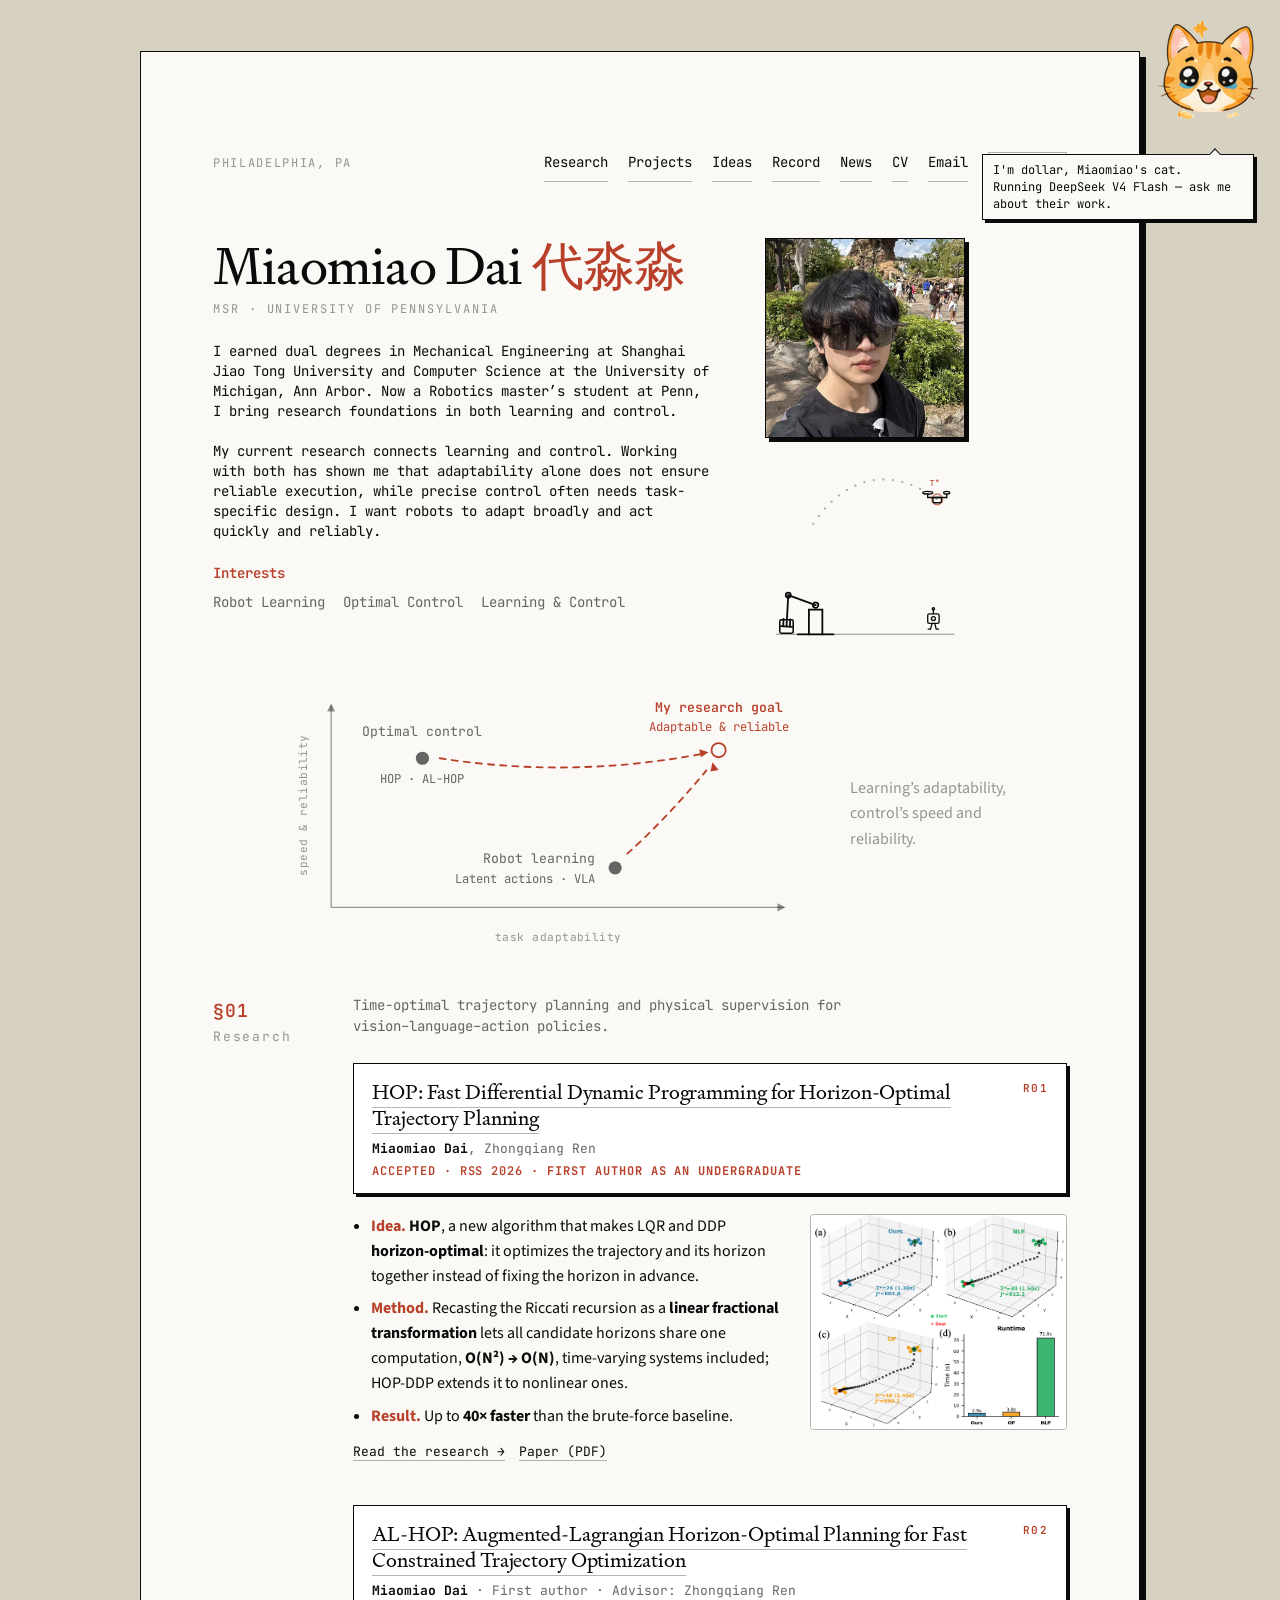
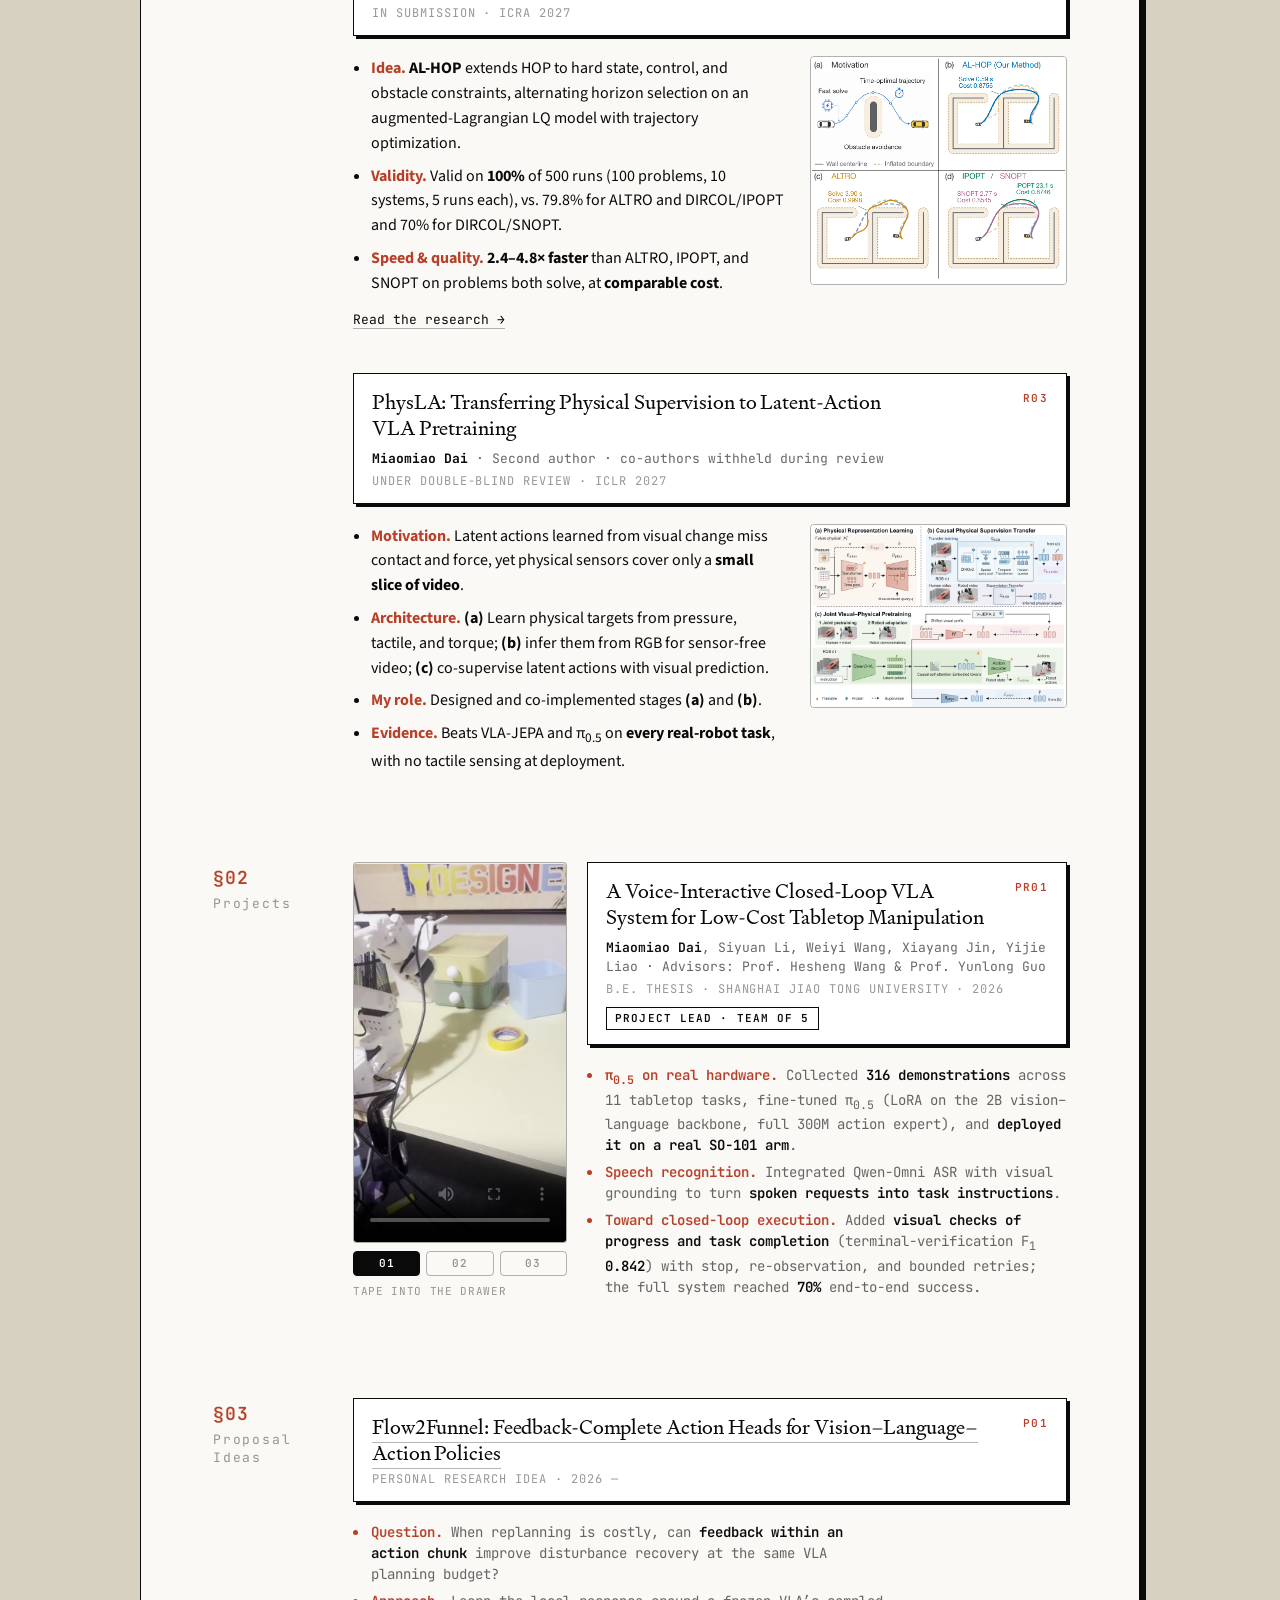
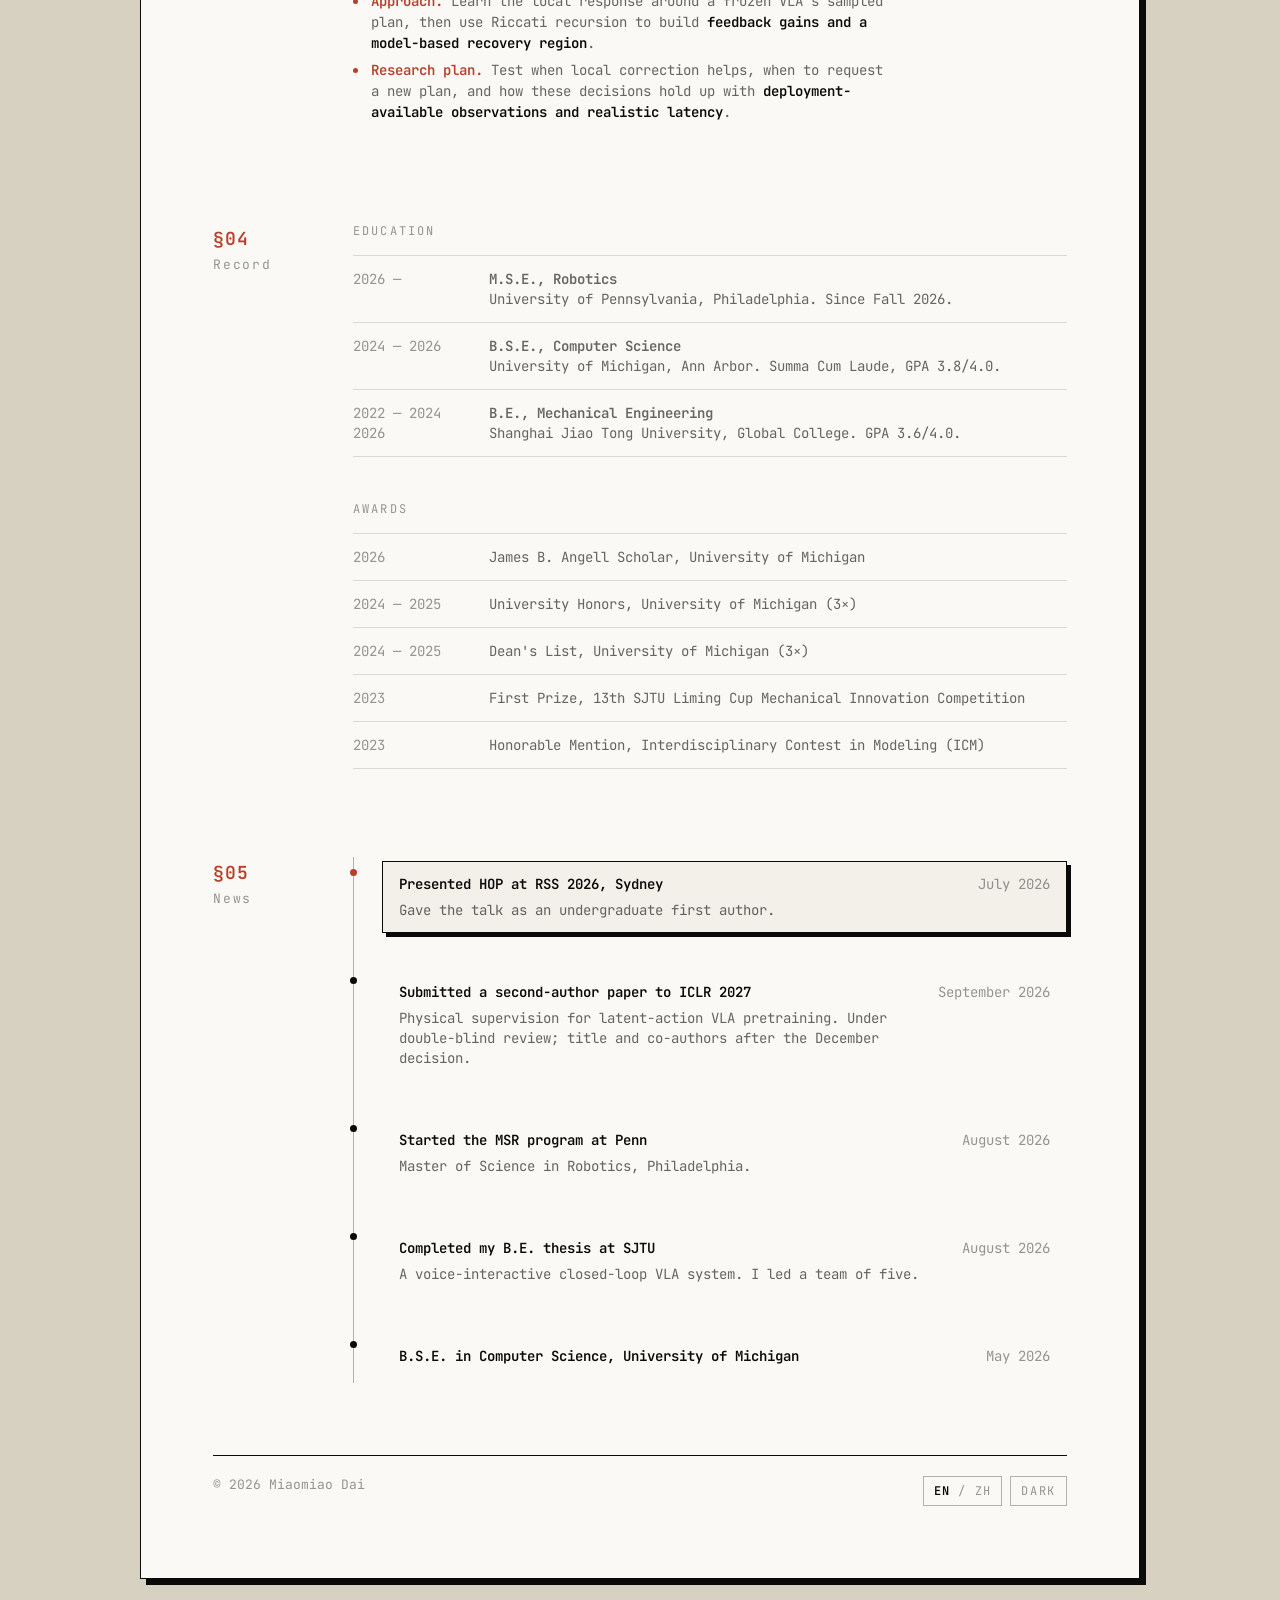
==== index.html @ b7625d6d "AL-HOP: quote the submitted paper's paired speedups; bold the CV's highlights The site card, the AL-" ====
<!doctype html>
<html lang="en">
<head>
<meta charset="utf-8">
<meta name="viewport" content="width=device-width, initial-scale=1">

<title>Miaomiao Dai 代淼淼</title>
<meta name="description" content="MSR student at the University of Pennsylvania, working where robot learning meets control: time-optimal trajectory planning and physical supervision for vision-language-action policies. RSS 2026.">
<meta property="og:title" content="Miaomiao Dai 代淼淼">
<meta property="og:description" content="Where learning meets control — so robots keep the generality of learning and the agility of control. RSS 2026. MSR at Penn.">
<meta property="og:type" content="website">
<meta property="og:url" content="https://dmsjtum.github.io/">
<!-- Card art is the bio drawing, frozen. Source: assets/_og-card.html -->
<meta property="og:image" content="https://dmsjtum.github.io/assets/og.png">
<meta property="og:image:width" content="1200">
<meta property="og:image:height" content="630">
<meta property="og:image:alt" content="Miaomiao Dai — a line drawing of a robot arm lifting a cube, a quadrotor flying toward a marked horizon T*, and a small hopping robot.">
<meta name="twitter:card" content="summary_large_image">

<!-- The cat, in her real colors: ginger fur, white muzzle, pink nose.
     The same head lives on the desktop as the agent-pet monitor. -->
<link rel="icon" href="assets/favicon.png">

<link rel="preconnect" href="https://fonts.googleapis.com">
<link rel="preconnect" href="https://fonts.gstatic.com" crossorigin>
<link href="https://fonts.googleapis.com/css2?family=Instrument+Serif:ital@0;1&family=Source+Sans+3:wght@200..900&family=JetBrains+Mono:wght@400;600&display=swap" rel="stylesheet">
<link rel="preload" href="assets/fonts/signifier-regular.woff2" as="font" type="font/woff2" crossorigin>

<link rel="stylesheet" href="assets/paper.css">

<!-- Entrance gate. This has to run before first paint, which is why it is
     inline and here rather than in paper.js: the hero starts at opacity 0,
     and setting the attribute late is exactly what a flash of the finished
     page looks like. Reduced motion never sets it, so that visitor gets the
     page as static markup. The timeout is the failsafe — if paper.js never
     arrives, nobody is left staring at an invisible bio. -->
<script>
  (function () {
    var el = document.documentElement;
    try {
      if (matchMedia("(prefers-reduced-motion: reduce)").matches) return;
    } catch (e) { return; }
    el.setAttribute("data-motion", "on");
    setTimeout(function () {
      if (!window.__paperEntrance) el.removeAttribute("data-motion");
    }, 2500);
  })();
</script>
</head>
<body>

<div class="shell">

  <header class="masthead" style="padding-block:36px 0">
    <span class="dim" style="letter-spacing:.14em;text-transform:uppercase;font-size:12px">
      <span class="lang-en">Philadelphia, PA</span><span class="lang-zh">费城</span>
    </span>
    <nav class="nav" aria-label="Primary">
      <a href="#publications"><span class="lang-en">Research</span><span class="lang-zh">研究</span></a>
      <a href="#projects"><span class="lang-en">Projects</span><span class="lang-zh">项目</span></a>
      <a href="#proposals"><span class="lang-en">Ideas</span><span class="lang-zh">构想</span></a>
      <a href="#experience"><span class="lang-en">Record</span><span class="lang-zh">履历</span></a>
      <a href="#news"><span class="lang-en">News</span><span class="lang-zh">近况</span></a>
      <a href="files/cv.pdf">CV</a>
      <a href="mailto:dmmsjtu@engineering.upenn.edu">Email</a>
      <button class="lang-toggle" data-lang-toggle type="button"><b>EN</b> / ZH</button>
    </nav>
  </header>

  <main>

    <!-- ===== Bio ===================================================== -->
    <section class="bio">
      <div>
        <!-- The Chinese name stays in both languages: it is identity, not UI copy.
             To add the story behind 淼淼 later, drop a <p class="name-note">
             right below this heading — there is a style for it. -->
        <h1 class="bio__name">Miaomiao Dai <span class="accent">代淼淼</span></h1>
        <p class="bio__tag">
          <span class="lang-en">MSR · University of Pennsylvania</span>
          <span class="lang-zh">宾夕法尼亚大学 机器人硕士在读</span>
        </p>

        <!-- bio__text marks the paragraph block the entrance types into.
             Both languages carry it; paper.js only ever touches the one
             currently on screen, so toggling shows the other complete. -->
        <div class="lang-en bio__text">
          <p class="lede">
            I earned dual degrees in Mechanical Engineering at Shanghai Jiao
            Tong University and Computer Science at the University of Michigan,
            Ann Arbor. Now a Robotics master&rsquo;s student at Penn, I bring
            research foundations in both learning and control.
          </p>
          <p class="lede">
            My current research connects learning and control. Working with both
            has shown me that adaptability alone does not ensure reliable
            execution, while precise control often needs task-specific design.
            I want robots to adapt broadly and act quickly and reliably.
          </p>
        </div>

        <div class="lang-zh bio__text">
          <p class="lede">
            我本科获上海交通大学机械工程、密歇根大学安娜堡分校计算机科学双学位，现于宾夕法尼亚大学攻读机器人学硕士，具备学习与控制两方面的研究基础。
          </p>
          <p class="lede">
            我目前研究学习与控制的结合。两方面的研究让我看到：学习的适应性并不等于执行可靠，精确控制又常依赖任务设计。我希望让机器人既能适应变化，也能快速、可靠地执行。
          </p>
        </div>

        <div class="bio__interests">
          <h2>Interests<span class="lang-zh"> / 研究兴趣</span></h2>
          <ul>
            <li><span class="lang-en">Robot Learning</span><span class="lang-zh">机器人学习</span></li>
            <li><span class="lang-en">Optimal Control</span><span class="lang-zh">最优控制</span></li>
            <li><span class="lang-en">Learning &amp; Control</span><span class="lang-zh">学习与控制融合</span></li>
          </ul>
        </div>

      </div>

      <!-- Portrait with the decorative robot illustration underneath. -->
      <div class="bio__side">
        <img class="bio__portrait" src="assets/portrait.jpg" alt="Miaomiao Dai"
             onerror="this.onerror=null;this.src='data:image/svg+xml;charset=utf8,%3Csvg xmlns=%22http://www.w3.org/2000/svg%22/%3E'">
        <figure class="bio__illustration" aria-hidden="true">
            <svg class="sketch" viewBox="0 32 200 205" fill="none" xmlns="http://www.w3.org/2000/svg" aria-hidden="true">
              <!-- One bench, two systems: the arm policies get deployed on, and
                   the quadrotor HOP is validated on. Joint angles are IK-solved
                   (scratchpad/ik.py), and the pose sequence starts and ends on the
                   same pose so the loop seam has nothing to jump across. The flight
                   path is kept above y=112 while the arm tops out near y=156. -->

              <path d="M 6 226 L 194 226" stroke="currentColor" stroke-width="1.1" opacity=".45"/>

              <!-- flight path, entirely in the sky -->
              <path id="traj" d="M 44 112 C 80 56 130 50 176 84"/>
              <path d="M 44 112 C 80 56 130 50 176 84"
                    stroke="currentColor" stroke-width="2.4" stroke-linecap="round"
                    stroke-dasharray="0.1 10" opacity=".3">
                <animate attributeName="stroke-dashoffset" values="0;-10" dur="1.5s" repeatCount="indefinite"/>
              </path>

              <!-- T*: the horizon HOP selects. The one accent in the drawing. -->
              <g class="accent">
                <circle cx="176" cy="84" r="4.5" stroke="currentColor" stroke-width="1.5">
                  <animate attributeName="r" values="4.5;7;4.5" dur="2.8s" repeatCount="indefinite"/>
                  <animate attributeName="opacity" values=".95;.4;.95" dur="2.8s" repeatCount="indefinite"/>
                </circle>
                <text x="168" y="70" font-family="ui-monospace,SFMono-Regular,Menlo,monospace"
                      font-size="9" fill="currentColor">T*</text>
              </g>

              <!-- quadrotor: out to T*, hold, back again -->
              <g>
                <animateMotion dur="9s" repeatCount="indefinite"
                               keyPoints="0;1;1;0;0" keyTimes="0;0.38;0.50;0.88;1"
                               calcMode="spline"
                               keySplines=".45 0 .3 1; 0 0 1 1; .45 0 .3 1; 0 0 1 1">
                  <mpath href="#traj"/>
                </animateMotion>
                <g stroke="currentColor" stroke-width="1.4" stroke-linecap="round">
                  <path d="M -10 -2 L 10 -2"/>
                  <path d="M -10 -2 L -10 -6"/>
                  <path d="M  10 -2 L  10 -6"/>
                  <ellipse cx="-10" cy="-7" rx="6.5" ry="1.5">
                    <animate attributeName="rx" values="6.5;2;6.5" dur="0.42s" repeatCount="indefinite"/>
                  </ellipse>
                  <ellipse cx="10" cy="-7" rx="6.5" ry="1.5">
                    <animate attributeName="rx" values="2;6.5;2" dur="0.42s" repeatCount="indefinite"/>
                  </ellipse>
                  <rect x="-4.5" y="-2" width="9" height="5.5" rx="1.5"/>
                </g>
              </g>

              <!-- A hopper on the empty pad under T*. Third morphology on the
                   bench: the arm manipulates, the quadrotor flies, this one only
                   knows how to leave the ground. One hop is 0.9s — exactly a tenth
                   of the 9s master loop, so it lands on the same beat every time
                   the arm sets the cube down. Rise and fall are separate splines
                   fitted to a parabola: slope 2 leaving the ground, 0 at the apex,
                   2 coming back down. Base poses are the standing pose, so it
                   freezes upright rather than mid-crouch under reduced motion. -->
              <g transform="translate(172 226)" stroke="currentColor"
                 stroke-width="1.4" stroke-linecap="round">
                <g>
                  <animateTransform attributeName="transform" type="translate"
                    values="0 0; 0 0; 0 -11; 0 0; 0 0"
                    keyTimes="0; 0.10; 0.50; 0.90; 1"
                    dur="0.9s" repeatCount="indefinite" calcMode="spline"
                    keySplines="0 0 1 1; .25 .5 .45 1; .55 0 .75 .5; 0 0 1 1"/>

                  <!-- Legs load through the push-off and absorb after touchdown.
                       Feet splay wider as the hip drops, so the crouch reads as
                       weight rather than as the whole robot shrinking. -->
                  <path d="M -5.5 0 L -3 0 L -1.4 -6">
                    <animate attributeName="d" dur="0.9s" repeatCount="indefinite"
                      keyTimes="0; 0.10; 0.90; 0.98; 1"
                      values="M -6.5 0 L -4 0 L -1.4 -4;
                              M -5.5 0 L -3 0 L -1.4 -6;
                              M -5.5 0 L -3 0 L -1.4 -6;
                              M -6.5 0 L -4 0 L -1.4 -4;
                              M -6.5 0 L -4 0 L -1.4 -4"/>
                  </path>
                  <path d="M 5.5 0 L 3 0 L 1.4 -6">
                    <animate attributeName="d" dur="0.9s" repeatCount="indefinite"
                      keyTimes="0; 0.10; 0.90; 0.98; 1"
                      values="M 6.5 0 L 4 0 L 1.4 -4;
                              M 5.5 0 L 3 0 L 1.4 -6;
                              M 5.5 0 L 3 0 L 1.4 -6;
                              M 6.5 0 L 4 0 L 1.4 -4;
                              M 6.5 0 L 4 0 L 1.4 -4"/>
                  </path>

                  <!-- Body rides the hip down through the crouch: 2px, the same
                       distance the hip travels, so nothing telescopes. -->
                  <g>
                    <animateTransform attributeName="transform" type="translate"
                      values="0 2; 0 0; 0 0; 0 2; 0 2"
                      keyTimes="0; 0.10; 0.90; 0.98; 1"
                      dur="0.9s" repeatCount="indefinite"/>
                    <rect x="-6" y="-16" width="12" height="10" rx="1.8"/>
                    <circle cx="0" cy="-11" r="2.1"/>
                    <path d="M 0 -16 L 0 -20"/>
                    <circle cx="0" cy="-21.2" r="1.2"/>
                  </g>
                </g>
              </g>

              <!-- Arm assembly scaled 1.18x about the bench: translate = (1-s)*anchor. -->
              <g transform="translate(-8.6 -40.7) scale(1.18)">
                <rect x="-6" y="-6" width="12" height="12" rx="1.5"
                      stroke="currentColor" stroke-width="1.4">
                  <animateTransform attributeName="transform" type="translate"
                    values="94 219; 94 172; 22 172; 22 219; 22 219; 22 172; 94 172; 94 219; 94 219"
                    keyTimes="0; 0.10; 0.26; 0.36; 0.46; 0.56; 0.72; 0.82; 1"
                    dur="9s" repeatCount="indefinite" calcMode="spline"
                    keySplines=".4 0 .2 1; .4 0 .2 1; .4 0 .2 1; 0 0 1 1; .4 0 .2 1; .4 0 .2 1; .4 0 .2 1; 0 0 1 1"/>
                </rect>

                <g stroke="currentColor" stroke-width="1.6" stroke-linecap="round">
                  <path d="M 32 226 L 64 226"/>
                  <path d="M 42 226 L 42 204 L 54 204 L 54 226"/>

                  <g transform="translate(48 200)">
                    <animateTransform attributeName="transform" type="rotate"
                      values="136.2; 63.1; 4.2; -69.9; -69.9; 4.2; 63.1; 136.2; 136.2"
                      keyTimes="0; 0.10; 0.26; 0.36; 0.46; 0.56; 0.72; 0.82; 1"
                      dur="9s" repeatCount="indefinite" additive="sum" calcMode="spline"
                      keySplines=".4 0 .2 1; .4 0 .2 1; .4 0 .2 1; 0 0 1 1; .4 0 .2 1; .4 0 .2 1; .4 0 .2 1; 0 0 1 1"/>
                    <path d="M 0 0 L 0 -26"/>
                    <circle cx="0" cy="0" r="2.4"/>

                    <g transform="translate(0 -26)">
                      <animateTransform attributeName="transform" type="rotate"
                        values="-45.7; -8.5; -90.0; -106.9; -106.9; -90.0; -8.5; -45.7; -45.7"
                        keyTimes="0; 0.10; 0.26; 0.36; 0.46; 0.56; 0.72; 0.82; 1"
                        dur="9s" repeatCount="indefinite" additive="sum" calcMode="spline"
                        keySplines=".4 0 .2 1; .4 0 .2 1; .4 0 .2 1; 0 0 1 1; .4 0 .2 1; .4 0 .2 1; .4 0 .2 1; 0 0 1 1"/>
                      <path d="M 0 0 L 0 -28"/>
                      <circle cx="0" cy="0" r="2.2"/>

                      <!-- gripper eases open only while the cube rests on the bench -->
                      <g transform="translate(0 -28)">
                        <path d="M -5 0 L 5 0"/>
                        <!-- Base d is the closed pose: reduced motion switches the
                             <animate> off, and without it the fingers had no d at
                             all and vanished. -->
                        <path d="M -3 0 L -3 6.5">
                          <animate attributeName="d" dur="9s" repeatCount="indefinite"
                            keyTimes="0; 0.38; 0.42; 0.44; 0.48; 1"
                            values="M -3 0 L -3 6.5; M -3 0 L -3 6.5; M -6 0 L -6 6.5; M -6 0 L -6 6.5; M -3 0 L -3 6.5; M -3 0 L -3 6.5"/>
                        </path>
                        <path d="M 3 0 L 3 6.5">
                          <animate attributeName="d" dur="9s" repeatCount="indefinite"
                            keyTimes="0; 0.38; 0.42; 0.44; 0.48; 1"
                            values="M 3 0 L 3 6.5; M 3 0 L 3 6.5; M 6 0 L 6 6.5; M 6 0 L 6 6.5; M 3 0 L 3 6.5; M 3 0 L 3 6.5"/>
                        </path>
                      </g>
                    </g>
                  </g>
                </g>
              </g>
            </svg>
        </figure>
      </div>
    </section>

    <!-- ===== Research direction =====================================
         The chart and its caption sit side by side. -->
    <section class="duo">
      <figure class="figure duo__fig">
        <div class="chart-scroll">
            <svg class="chart" viewBox="0 0 560 286" role="img"
                 aria-label="Conceptual illustration of my current research directions, not measured performance. Task adaptability is on the horizontal axis, speed and reliability on the vertical. HOP and AL-HOP represent optimal control; latent-action pretraining and VLA systems represent robot learning. Dashed arrows from both strands point toward my research goal of adaptable, reliable robots.">

              <g class="c-axis" stroke="currentColor" fill="currentColor">
                <path d="M 80 235 L 526 235" stroke-width="1.3" fill="none"/>
                <path d="M 528 235 l -8 -4 l 0 8 z" stroke="none"/>
                <path d="M 80 235 L 80 36" stroke-width="1.3" fill="none"/>
                <path d="M 80 34 l -4 8 l 8 0 z" stroke="none"/>
                <text x="304" y="268" text-anchor="middle" stroke="none">
                  <tspan class="lang-en">task adaptability</tspan><tspan class="lang-zh">任务适应能力</tspan>
                </text>
                <text x="56" y="134" text-anchor="middle" transform="rotate(-90 56 134)" stroke="none">
                  <tspan class="lang-en">speed &amp; reliability</tspan><tspan class="lang-zh">速度与可靠性</tspan>
                </text>
              </g>

              <g class="c-dim" fill="currentColor">
                <circle cx="170" cy="88" r="6.5"/>
                <text x="170" y="66" text-anchor="middle">
                  <tspan class="lang-en">Optimal control</tspan><tspan class="lang-zh">最优控制</tspan>
                </text>
                <text x="170" y="112" text-anchor="middle" class="chart__detail">HOP · AL-HOP</text>
                <circle cx="360" cy="196" r="6.5"/>
                <text x="340" y="191" text-anchor="end">
                  <tspan class="lang-en">Robot learning</tspan><tspan class="lang-zh">机器人学习</tspan>
                </text>
                <text x="340" y="211" text-anchor="end" class="chart__detail">Latent actions · VLA</text>
              </g>

              <g class="c-accent" fill="currentColor" stroke="currentColor">
                <path d="M 187 88 Q 316 108 444 84" fill="none" stroke-width="1.8"
                      stroke-linecap="round" stroke-dasharray="6 6"/>
                <path d="M 452 82 l -9 -3 l 1.5 8 z" stroke="none"/>
                <path d="M 372 182 Q 410 148 450 100" fill="none" stroke-width="1.8"
                      stroke-linecap="round" stroke-dasharray="6 6"/>
                <path d="M 456 92 l -2 9 l 8 -1.5 z" stroke="none"/>
                <circle cx="462" cy="80" r="7" fill="none" stroke-width="1.8"/>
                <text x="462" y="42" text-anchor="middle" stroke="none" class="chart__goal">
                  <tspan class="lang-en">My research goal</tspan><tspan class="lang-zh">我的研究目标</tspan>
                </text>
                <text x="462" y="61" text-anchor="middle" stroke="none" class="chart__detail">
                  <tspan class="lang-en">Adaptable &amp; reliable</tspan><tspan class="lang-zh">灵活适应，可靠执行</tspan>
                </text>
              </g>
            </svg>
        </div>
        <figcaption>
          <span class="lang-en">Learning&rsquo;s adaptability, control&rsquo;s speed and reliability.</span>
          <span class="lang-zh">学习的适应性，控制的速度与可靠性。</span>
        </figcaption>
      </figure>
    </section>

    <!-- ===== §01 Research ============================================
         Published, submitted, and in-progress work, in that order. Bold
         marks me in an author list. Unpublished entries are deliberately
         high level: no thresholds, no dataset inventory, no target venue
         until the paper is out. -->
    <section class="section rail" id="publications">
      <div class="rail__mark">§01<span><span class="lang-en">Research</span><span class="lang-zh">研究</span></span></div>
      <div>

        <p class="section-intro">
          <span class="lang-en">Time-optimal trajectory planning and physical supervision for vision&ndash;language&ndash;action policies.</span>
          <span class="lang-zh">时间最优轨迹规划，以及视觉–语言–动作策略的物理监督。</span>
        </p>

<article class="pub research-preview">
  <div class="pub__card">
    <h2 class="pub__title"><a href="project.html">HOP: Fast Differential Dynamic Programming for Horizon-Optimal Trajectory Planning</a></h2>
    <p class="pub__authors"><b>Miaomiao Dai</b>, Zhongqiang Ren</p>
    <p class="pub__venue"><span class="lang-en is-accepted">Accepted · RSS 2026 · <b>First author as an undergraduate</b></span><span class="lang-zh is-accepted">已录用 · RSS 2026 · <b>本科期间第一作者</b></span></p>
  </div>
  <div class="research-body">
    <div>
      <div class="research-summary">
<ul class="research-points lang-en">
  <li><b>Idea.</b> <b>HOP</b>, a new algorithm that makes LQR and DDP <b>horizon-optimal</b>: it optimizes the trajectory and its horizon together instead of fixing the horizon in advance.</li>
  <li><b>Method.</b> Recasting the Riccati recursion as a <b>linear fractional transformation</b> lets all candidate horizons share one computation, <b>O(N²) → O(N)</b>, time-varying systems included; HOP-DDP extends it to nonlinear ones.</li>
  <li><b>Result.</b> Up to <b>40× faster</b> than the brute-force baseline.</li>
</ul>
<ul class="research-points lang-zh">
  <li><b>思路：</b>全新算法 <b>HOP</b> 让 LQR 与 DDP 实现<b>视界最优</b>：同时优化轨迹与视界，而不是预先固定视界。</li>
  <li><b>方法：</b>把 Riccati 递推改写为<b>线性分式变换</b>，所有候选视界共享一次计算，<b>O(N²) → O(N)</b>，时变系统同样适用；HOP-DDP 再推广到非线性系统。</li>
  <li><b>结果：</b>比暴力搜索基线<b>最高快 40 倍</b>。</li>
</ul>
</div>
      <ul class="pub__links"><li><a href="project.html"><span class="lang-en">Read the research →</span><span class="lang-zh">阅读研究详情 →</span></a></li><li><a href="files/HOP.pdf">Paper (PDF)</a></li></ul>
    </div>
    <figure class="research-figure">
      <a class="research-visual" href="project.html" aria-label="Read more about HOP"><img src="assets/pub-hop-fig1.png" alt="HOP quadrotor trajectories and solve-time comparison with NLP and OP" width="634" height="533" loading="lazy"></a>
    </figure>
  </div>
</article>

<article class="pub research-preview">
  <div class="pub__card">
    <h2 class="pub__title"><a href="al-hop.html">AL-HOP: Augmented-Lagrangian Horizon-Optimal Planning for Fast Constrained Trajectory Optimization</a></h2>
    <p class="pub__authors"><span class="lang-en"><b>Miaomiao Dai</b> · First author · Advisor: Zhongqiang Ren</span><span class="lang-zh"><b>代淼淼</b> · 第一作者 · 导师：Zhongqiang Ren</span></p>
    <p class="pub__venue"><span class="lang-en">In submission · ICRA 2027</span><span class="lang-zh">投稿中 · ICRA 2027</span></p>
  </div>
  <div class="research-body">
    <div>
      <div class="research-summary">
<ul class="research-points lang-en">
  <li><b>Idea.</b> <b>AL-HOP</b> extends HOP to hard state, control, and obstacle constraints, alternating horizon selection on an augmented-Lagrangian LQ model with trajectory optimization.</li>
  <li><b>Validity.</b> Valid on <b>100%</b> of 500 runs (100 problems, 10 systems, 5 runs each), vs. 79.8% for ALTRO and DIRCOL/IPOPT and 70% for DIRCOL/SNOPT.</li>
  <li><b>Speed &amp; quality.</b> <b>2.4–4.8× faster</b> than ALTRO, IPOPT, and SNOPT on problems both solve, at <b>comparable cost</b>.</li>
</ul>
<ul class="research-points lang-zh">
  <li><b>思路：</b><b>AL-HOP</b> 把 HOP 推广到状态、控制与障碍物硬约束：在增广拉格朗日 LQ 模型上选择视界，并与轨迹优化交替进行。</li>
  <li><b>有效性：</b>10 类系统、100 个问题各运行 5 次，500 次<b>全部有效</b>；ALTRO 与 DIRCOL/IPOPT 为 79.8%，DIRCOL/SNOPT 为 70%。</li>
  <li><b>速度与质量：</b>在双方都有效的问题上，比 ALTRO、IPOPT、SNOPT <b>快 2.4–4.8 倍</b>，<b>代价相当</b>。</li>
</ul>
</div>
      <ul class="pub__links"><li><a href="al-hop.html"><span class="lang-en">Read the research →</span><span class="lang-zh">阅读研究详情 →</span></a></li></ul>
    </div>
    <figure class="research-figure">
      <a class="research-visual" href="al-hop.html" aria-label="Read more about AL-HOP"><img src="assets/pub-alhop-car-escape.png" alt="AL-HOP car escape example: obstacle-avoiding trajectories and solve-time comparison with ALTRO, IPOPT, and SNOPT" width="2030" height="1800" loading="lazy"></a>
    </figure>
  </div>
</article>

<!-- ICLR 2027 entry (PhysLA), double-blind until the December 2026 decision.
     At the user's request the card names the method and shows the paper's
     architecture figure (Figure 2) with the user's own part, stages (a) and
     (b). Still withheld: full title, co-authors, numbers. -->
<article class="pub research-preview">
  <div class="pub__card">
    <h2 class="pub__title">PhysLA: Transferring Physical Supervision to Latent-Action VLA Pretraining</h2>
    <p class="pub__authors"><span class="lang-en"><b>Miaomiao Dai</b> · Second author · co-authors withheld during review</span><span class="lang-zh"><b>代淼淼</b> · 第二作者 · 评审期间暂不公开合作者</span></p>
    <p class="pub__venue"><span class="lang-en">Under double-blind review · ICLR 2027</span><span class="lang-zh">双盲评审中 · ICLR 2027</span></p>
  </div>
  <div class="research-body">
    <div>
      <div class="research-summary">
<ul class="research-points lang-en">
  <li><b>Motivation.</b> Latent actions learned from visual change miss contact and force, yet physical sensors cover only a <b>small slice of video</b>.</li>
  <li><b>Architecture.</b> <b>(a)</b> Learn physical targets from pressure, tactile, and torque; <b>(b)</b> infer them from RGB for sensor-free video; <b>(c)</b> co-supervise latent actions with visual prediction.</li>
  <li><b>My role.</b> Designed and co-implemented stages <b>(a)</b> and <b>(b)</b>.</li>
  <li><b>Evidence.</b> Beats VLA-JEPA and &pi;<sub>0.5</sub> on <b>every real-robot task</b>, with no tactile sensing at deployment.</li>
</ul>
<ul class="research-points lang-zh">
  <li><b>动机：</b>从画面变化学到的隐动作捕捉不到接触与受力，而物理传感器只覆盖<b>很小一部分视频</b>。</li>
  <li><b>架构：</b><b>(a)</b> 从压力、触觉、力矩中学物理目标；<b>(b)</b> 只凭 RGB 为无传感器视频推断这些目标；<b>(c)</b> 与视觉预测共同监督隐动作。</li>
  <li><b>我的贡献：</b>设计并与学长共同实现了 <b>(a)</b> 与 <b>(b)</b>。</li>
  <li><b>证据：</b>五个真实机器人任务上<b>每一项</b>都超过 VLA-JEPA 与 &pi;<sub>0.5</sub>，部署时无需触觉传感。</li>
</ul>
</div>
    </div>
    <figure class="research-figure">
      <a class="research-visual" href="assets/pub-physla-architecture.png" aria-label="Open the PhysLA architecture figure"><img src="assets/pub-physla-architecture.png" alt="PhysLA architecture: (a) physical representation learning from pressure, tactile, and torque measurements; (b) causal physical supervision transfer from RGB to human and robot videos; (c) joint visual-physical pretraining of latent actions with an action decoder." width="1600" height="1144" loading="lazy"></a>
    </figure>
  </div>
</article>
      </div>
    </section>

    <!-- ===== §02 Projects ============================================
         Built systems, as distinct from the research programme in §01.
         The B.E. thesis lives here rather than under Research: it is an
         engineered system with a demo reel, not a paper. -->
    <section class="section rail" id="projects">
      <div class="rail__mark">§02<span><span class="lang-en">Projects</span><span class="lang-zh">项目</span></span></div>
      <div>

        <div class="pub pub--project pub--reel">
          <div class="pub__card">
            <h2 class="pub__title">A Voice-Interactive Closed-Loop VLA System for Low-Cost Tabletop Manipulation</h2>
            <p class="pub__authors"><b>Miaomiao Dai</b>, Siyuan Li, Weiyi Wang, Xiayang Jin, Yijie Liao<span class="lang-en"> · Advisors: Prof. Hesheng Wang &amp; Prof. Yunlong Guo</span><span class="lang-zh"> · 导师：王贺升、郭云龙 教授</span></p>
            <p class="pub__venue">
              <span class="lang-en">B.E. Thesis · Shanghai Jiao Tong University · 2026</span>
              <span class="lang-zh">本科毕业设计 · 上海交通大学 · 2026</span>
            </p>
            <p class="pub__role">
              <span class="lang-en">Project lead · team of 5</span>
              <span class="lang-zh">项目负责人 · 五人团队</span>
            </p>
          </div>
          <!-- The video spans the left column beside both the title and
               the summary; all three clips keep the same player. -->
          <div class="demo-player">
            <video controls preload="metadata" playsinline
                   poster="assets/vla-demo-1-poster.jpg"
                   src="assets/vla-demo-1.mp4"></video>
            <div class="demo-tabs">
              <button type="button" class="demo-tab is-on" data-demo="1">01</button>
              <button type="button" class="demo-tab" data-demo="2">02</button>
              <button type="button" class="demo-tab" data-demo="3">03</button>
            </div>
            <p class="demo-cap is-on" data-demo="1"><span class="lang-en">Tape into the drawer</span><span class="lang-zh">胶带放进抽屉</span></p>
            <p class="demo-cap" data-demo="2"><span class="lang-en">Pen into the holder</span><span class="lang-zh">笔插进笔筒</span></p>
            <p class="demo-cap" data-demo="3"><span class="lang-en">Block into the box</span><span class="lang-zh">方块放进盒子</span></p>
          </div>
          <div class="pub__body">
            <ul class="pub__points lang-en">
              <li><b>π<sub>0.5</sub> on real hardware.</b> Collected <b>316 demonstrations</b> across 11 tabletop tasks, fine-tuned π<sub>0.5</sub> (LoRA on the 2B vision–language backbone, full 300M action expert), and <b>deployed it on a real SO-101 arm</b>.</li>
              <li><b>Speech recognition.</b> Integrated Qwen-Omni ASR with visual grounding to turn <b>spoken requests into task instructions</b>.</li>
              <li><b>Toward closed-loop execution.</b> Added <b>visual checks of progress and task completion</b> (terminal-verification F<sub>1</sub> <b>0.842</b>) with stop, re-observation, and bounded retries; the full system reached <b>70%</b> end-to-end success.</li>
            </ul>
            <ul class="pub__points lang-zh">
              <li><b>π<sub>0.5</sub> 实机部署：</b>采集 11 类桌面任务的 <b>316 条演示</b>，微调 π<sub>0.5</sub>（2B 视觉–语言主干 LoRA，300M 动作专家全量训练），并<b>部署到真实 SO-101 机械臂</b>。</li>
              <li><b>语音识别：</b>接入 Qwen-Omni 语音识别并结合视觉定位，把<b>口头请求转成任务指令</b>。</li>
              <li><b>闭环探索：</b>加入<b>进度与任务完成状态的视觉核验</b>（终态核验 F<sub>1</sub> <b>0.842</b>），支持停止、重新观测与有限次重试；完整系统端到端成功率 <b>70%</b>。</li>
            </ul>
          </div>
        </div>

      </div>
    </section>

    <!-- ===== §03 Proposal Ideas ====================================== -->
    <section class="section rail" id="proposals">
      <div class="rail__mark">§03<span><span class="lang-en">Proposal Ideas</span><span class="lang-zh">研究构想</span></span></div>
      <div>

        <div class="pub pub--proposal">
          <div class="pub__card">
            <h2 class="pub__title"><a href="flow2funnel.html">Flow2Funnel: Feedback-Complete Action Heads for Vision&ndash;Language&ndash;Action Policies</a></h2>
            <p class="pub__venue">
              <span class="lang-en">Personal research idea · 2026 —</span>
              <span class="lang-zh">个人研究构想 · 2026 —</span>
            </p>
          </div>
          <div class="pub__body">
          <div>
            <ul class="pub__points lang-en">
              <li><b>Question.</b> When replanning is costly, can <b>feedback within an action chunk</b> improve disturbance recovery at the same VLA planning budget?</li>
              <li><b>Approach.</b> Learn the local response around a frozen VLA’s sampled plan, then use Riccati recursion to build <b>feedback gains and a model-based recovery region</b>.</li>
              <li><b>Research plan.</b> Test when local correction helps, when to request a new plan, and how these decisions hold up with <b>deployment-available observations and realistic latency</b>.</li>
            </ul>
            <ul class="pub__points lang-zh">
              <li><b>问题：</b>当重规划有明显代价时，<b>动作块内部的反馈</b>能否在相同 VLA 规划预算下提高扰动恢复能力？</li>
              <li><b>做法：</b>围绕冻结 VLA 采样出的计划学习局部动态响应，通过 Riccati 递推构造<b>反馈增益与基于模型的恢复区域</b>。</li>
              <li><b>研究计划：</b>检验何时局部校正有效、何时应重新规划，并在<b>部署可得观测与真实推理延迟</b>下验证这些判断。</li>
            </ul>
          </div>
          </div>
        </div>

      </div>
    </section>

    <!-- ===== §04 Record ============================================== -->
    <section class="section rail" id="experience">
      <div class="rail__mark">§04<span><span class="lang-en">Record</span><span class="lang-zh">履历</span></span></div>
      <div>

        <h2 class="eyebrow"><span class="lang-en">Education</span><span class="lang-zh">教育背景</span></h2>
        <ul class="rows">
          <li>
            <span class="when">2026 —</span>
            <span class="what">
              <b><span class="lang-en">M.S.E., Robotics</span><span class="lang-zh">机器人学硕士</span></b><br>
              <span><span class="lang-en">University of Pennsylvania, Philadelphia. Since Fall 2026.</span><span class="lang-zh">宾夕法尼亚大学（费城），2026 年秋季入学，在读。</span></span>
            </span>
          </li>
          <li>
            <span class="when">2024 — 2026</span>
            <span class="what">
              <b><span class="lang-en">B.S.E., Computer Science</span><span class="lang-zh">计算机科学学士</span></b><br>
              <span><span class="lang-en">University of Michigan, Ann Arbor. Summa Cum Laude, GPA 3.8/4.0.</span><span class="lang-zh">密歇根大学安娜堡分校，Summa Cum Laude，GPA 3.8/4.0。</span></span>
            </span>
          </li>
          <li>
            <!-- Two stints, split by the Michigan years of the dual degree.
                 The column is nowrap at 120px, so the second range breaks
                 rather than being squeezed onto one line. -->
            <span class="when">2022 — 2024<br>2026</span>
            <span class="what">
              <b><span class="lang-en">B.E., Mechanical Engineering</span><span class="lang-zh">机械工程学士</span></b><br>
              <span><span class="lang-en">Shanghai Jiao Tong University, Global College. GPA 3.6/4.0.</span><span class="lang-zh">上海交通大学浦江国际学院，GPA 3.6/4.0。</span></span>
            </span>
          </li>
        </ul>

        <h2 class="eyebrow" style="margin-top:44px"><span class="lang-en">Awards</span><span class="lang-zh">获奖</span></h2>
        <ul class="rows">
          <li>
            <span class="when">2026</span>
            <span class="what"><span class="lang-en">James B. Angell Scholar, University of Michigan</span><span class="lang-zh">密歇根大学 James B. Angell Scholar</span></span>
          </li>
          <li>
            <span class="when">2024 — 2025</span>
            <span class="what"><span class="lang-en">University Honors, University of Michigan (3&times;)</span><span class="lang-zh">密歇根大学 University Honors（3 次）</span></span>
          </li>
          <li>
            <span class="when">2024 — 2025</span>
            <span class="what"><span class="lang-en">Dean's List, University of Michigan (3&times;)</span><span class="lang-zh">密歇根大学 Dean's List（3 次）</span></span>
          </li>
          <li>
            <span class="when">2023</span>
            <span class="what"><span class="lang-en">First Prize, 13th SJTU Liming Cup Mechanical Innovation Competition</span><span class="lang-zh">上海交大第十三届黎明杯机械创新竞赛 一等奖</span></span>
          </li>
          <li>
            <span class="when">2023</span>
            <span class="what"><span class="lang-en">Honorable Mention, Interdisciplinary Contest in Modeling (ICM)</span><span class="lang-zh">美国交叉学科建模竞赛（ICM）Honorable Mention</span></span>
          </li>
        </ul>

      </div>
    </section>

    <!-- ===== §05 News ================================================ -->
    <section class="section rail" id="news">
      <div class="rail__mark">§05<span><span class="lang-en">News</span><span class="lang-zh">近况</span></span></div>
      <div>
        <ul class="timeline">

          <li class="is-marked">
            <a class="entry entry--lifted" href="project.html">
              <div class="entry__head">
                <h2 class="entry__title">
                  <span class="lang-en">Presented HOP at RSS 2026, Sydney</span>
                  <span class="lang-zh">在悉尼 RSS 2026 大会作报告</span>
                </h2>
                <span class="entry__date">
                  <span class="lang-en">July 2026</span><span class="lang-zh">2026 年 7 月</span>
                </span>
              </div>
              <p class="entry__desc">
                <span class="lang-en">Gave the talk as an undergraduate first author.</span>
                <span class="lang-zh">以本科生第一作者身份完成大会报告。</span>
              </p>
            </a>
          </li>

          <li>
            <a class="entry" href="#publications">
              <div class="entry__head">
                <h2 class="entry__title">
                  <span class="lang-en">Submitted a second-author paper to ICLR 2027</span>
                  <span class="lang-zh">二作论文投稿 ICLR 2027</span>
                </h2>
                <span class="entry__date">
                  <span class="lang-en">September 2026</span><span class="lang-zh">2026 年 9 月</span>
                </span>
              </div>
              <p class="entry__desc">
                <span class="lang-en">Physical supervision for latent-action VLA pretraining. Under double-blind review; title and co-authors after the December decision.</span>
                <span class="lang-zh">为隐动作 VLA 预训练引入物理监督。双盲评审中，标题与合作者待 12 月结果公布后公开。</span>
              </p>
            </a>
          </li>

          <li>
            <div class="entry">
              <div class="entry__head">
                <h2 class="entry__title">
                  <span class="lang-en">Started the MSR program at Penn</span>
                  <span class="lang-zh">入学宾夕法尼亚大学 MSR 项目</span>
                </h2>
                <span class="entry__date">
                  <span class="lang-en">August 2026</span><span class="lang-zh">2026 年 8 月</span>
                </span>
              </div>
              <p class="entry__desc">
                <span class="lang-en">Master of Science in Robotics, Philadelphia.</span>
                <span class="lang-zh">机器人学硕士，费城。</span>
              </p>
            </div>
          </li>

          <li>
            <div class="entry">
              <div class="entry__head">
                <h2 class="entry__title">
                  <span class="lang-en">Completed my B.E. thesis at SJTU</span>
                  <span class="lang-zh">完成上海交大本科毕业设计</span>
                </h2>
                <span class="entry__date">
                  <span class="lang-en">August 2026</span><span class="lang-zh">2026 年 8 月</span>
                </span>
              </div>
              <p class="entry__desc">
                <span class="lang-en">A voice-interactive closed-loop VLA system. I led a team of five.</span>
                <span class="lang-zh">语音交互式闭环 VLA 系统，任五人小组组长。</span>
              </p>
            </div>
          </li>

          <li>
            <div class="entry">
              <div class="entry__head">
                <h2 class="entry__title">
                  <span class="lang-en">B.S.E. in Computer Science, University of Michigan</span>
                  <span class="lang-zh">密歇根大学计算机科学学士毕业</span>
                </h2>
                <span class="entry__date">
                  <span class="lang-en">May 2026</span><span class="lang-zh">2026 年 5 月</span>
                </span>
              </div>
            </div>
          </li>

        </ul>
      </div>
    </section>

  </main>

  <footer class="footer">
    <span>© 2026 Miaomiao Dai</span>
    <span>
      <button class="lang-toggle" data-lang-toggle type="button"><b>EN</b> / ZH</button>
      <button class="theme-toggle" data-theme-toggle type="button">Dark</button>
    </span>
  </footer>

</div>

<script src="assets/paper.js"></script>
</body>
</html>
---- assets/paper.css ----
/* ==========================================================================
   OFFPRINT — a personal-site design system
   A site that reads like a paper offprint: the restraint of an instrument
   panel, the air of a modern launch page, and a margin you can write in.

   WHAT CAME FROM WHERE
     pi.website      warm paper ground, serif display over a monospace
                     structural layer, hairline index lists, hard-edge
                     cards with a solid offset shadow, label/value meta,
                     768px measure
     BeingBeyond     uppercase wide-tracked filter pills, ?filter= URL
                     contract, thumbnail + body card
     Kimi K3         light variable-weight prose (330/450), centered hero
                     with a single pill CTA, breadcrumbs, generous radius
                     on hero media, exactly one accent

   WHAT IS OURS
     · a persistent left rail carrying mono section numbers (§01, §02)
     · sidenotes that hang in that rail beside the prose they annotate
     · a proofreader's vermilion, used at most three times per page
     · a type-specimen masthead

   The accent is the one opinionated choice. For the pure colorless look
   of the references, set --accent: var(--ink) and nothing else changes.
   ========================================================================== */

/* --------------------------------------------------------------------------
   0. Signifier  (the display serif Physical Intelligence uses)
   --------------------------------------------------------------------------
   pi.website loads exactly ONE cut: Signifier Regular, weight 400, roman,
   a single self-hosted .woff2 with font-display:swap. No italic, no other
   weight anywhere on the site. So you only need one style — the smallest
   licence Klim sells.

   Signifier is a retail typeface from Klim Type Foundry (Kris Sowersby):
   https://klim.co.nz/retail-fonts/signifier/
   It cannot be redistributed, so it is not bundled here. Klim's free "test
   fonts" are licensed for mockups and evaluation ONLY — do not deploy them
   on a public site.

   Once you hold a web licence, put the file at assets/fonts/ and switch on
   the block below. Nothing else changes — "Signifier" is already first in
   the --serif stack, so it takes over automatically.
   -------------------------------------------------------------------------- */

@font-face {
  font-family: "Signifier";
  src: url("fonts/signifier-regular.woff2") format("woff2");
  font-weight: 400;
  font-style: normal;
  font-display: swap;
}


/* --------------------------------------------------------------------------
   1. Tokens
   -------------------------------------------------------------------------- */
:root {
  /* --- Paper & ink ------------------------------------------------------- */
  --paper:      #faf9f5;                  /* the sheet itself */
  --paper-hi:   #f2f0e8;                  /* recessed: cards, code, wells */
  --card-surface: #fff;                   /* clean inserts on the warm sheet */
  /* The desk. Deep enough that the sheet reads as lit and the hard edge and
     offset shadow have something to work against — at the old #e2ded1 the
     paper-to-desk contrast was 1.28:1 and the metaphor was doing nothing.
     1.45:1. Past ~1.6 the desk turns khaki and starts competing. */
  --surround:   #d6d1c0;
  --ink:        #0a0a0a;
  --ink-2:      rgba(10, 10, 10, 0.62);   /* secondary prose */
  --ink-3:      rgba(10, 10, 10, 0.42);   /* labels, dates, captions */
  --rule:       rgba(10, 10, 10, 0.13);
  --rule-hi:    rgba(10, 10, 10, 0.30);
  --edge:       #0a0a0a;                  /* hard borders */

  /* The proofreader's mark. Ration it: section numbers, the active nav
     rule, sidenote stems. If you use it a fourth time, delete one. */
  --accent:     #b8402a;

  /* Hard offset shadows, no blur — keep x and y equal. */
  --lift:       4px 4px 0 var(--edge);
  --lift-sm:    3px 3px 0 var(--edge);

  /* --- Type -------------------------------------------------------------- */
  /* Signifier is a licensed Klim face. Own it? Self-host into assets/fonts/
     and it wins automatically. Instrument Serif is the free stand-in;
     Iowan Old Style is a strong macOS-local fallback. */
  /* Signifier carries no CJK. A Chinese serif is appended to each stack:
     font fallback is per-character, so Latin renders in Signifier and
     Chinese in Songti inside the same heading. */
  --serif: "Signifier", "Instrument Serif", "EB Garamond",
           "Iowan Old Style", "Times New Roman", Times,
           "Songti SC", "STSong", "Noto Serif SC", serif;
  --sans:  "Source Sans 3", "Source Sans Pro", -apple-system,
           BlinkMacSystemFont, "Segoe UI", "PingFang SC", Helvetica, Arial,
           "Hiragino Sans GB", "Noto Sans SC", sans-serif;
  --mono:  ui-monospace, SFMono-Regular, "SF Mono", "JetBrains Mono",
           Menlo, Consolas, "Liberation Mono", monospace;

  /* Kimi sets prose at 330 weight; that airiness is most of its character.
     Source Sans 3 is variable 200–900, so 350 is real, not synthesized. */
  --prose-weight: 350;

  /* --- Measure & grid ---------------------------------------------------- */
  --measure:    768px;      /* prose column, measured from pi */
  --shell:      1000px;   /* sheet width; A4-ish text-to-margin ratio */
  --rail:       104px;      /* left gutter: section marks */
  --rail-gap:   36px;
  --note:       160px;      /* right margin: sidenotes */
  --note-gap:   28px;
  --label-col:  120px;      /* meta-table labels, measured from pi */
  --gutter:     clamp(1.5rem, 6vw, 4.5rem);  /* the sheet's own margins */

  --radius:     4px;        /* pi's figure radius, to the pixel */
  --radius-lg:  14px;       /* Kimi's hero radius */

  color-scheme: light dark;
}

/* Dark mode keeps the warm bias so it reads as the same design at night,
   not a different one. Delete this block for light-only. */
@media (prefers-color-scheme: dark) {
  :root {
    --paper: #1a1a15; --paper-hi: #121210; --surround: #0c0c0a;
    --card-surface: #20201b;
    --ink: #f2f1ea;
    --ink-2: rgba(242,241,234,0.66); --ink-3: rgba(242,241,234,0.44);
    --rule: rgba(242,241,234,0.16);  --rule-hi: rgba(242,241,234,0.34);
    --edge: #f2f1ea;
    --accent: #e2684d;              /* lifted for contrast on dark paper */
  }
}
:root[data-theme="dark"] {
  --paper: #1a1a15; --paper-hi: #121210; --surround: #0c0c0a;
  --card-surface: #20201b;
  --ink: #f2f1ea;
  --ink-2: rgba(242,241,234,0.66); --ink-3: rgba(242,241,234,0.44);
  --rule: rgba(242,241,234,0.16);  --rule-hi: rgba(242,241,234,0.34);
  --edge: #f2f1ea;
  --accent: #e2684d;
}
:root[data-theme="light"] {
  --paper: #faf9f5; --paper-hi: #f2f0e8; --surround: #d6d1c0;
  --card-surface: #fff;
  --ink: #0a0a0a;
  --ink-2: rgba(10,10,10,0.62); --ink-3: rgba(10,10,10,0.42);
  --rule: rgba(10,10,10,0.13);  --rule-hi: rgba(10,10,10,0.30);
  --edge: #0a0a0a;
  --accent: #b8402a;
}

/* --------------------------------------------------------------------------
   2. Base
   -------------------------------------------------------------------------- */
*, *::before, *::after { box-sizing: border-box; }
html { -webkit-text-size-adjust: 100%; scroll-behavior: smooth; }

body {
  margin: 0;
  background: var(--surround);
  color: var(--ink);
  /* Mono is the default voice; prose opts *out* into sans. That inversion
     is what makes the page read as an instrument rather than an article. */
  font: 400 14px/20px var(--mono);
  -webkit-font-smoothing: antialiased;
  -moz-osx-font-smoothing: grayscale;
}

img, video { max-width: 100%; height: auto; display: block; }
::selection { background: var(--accent); color: var(--paper); }
:focus-visible { outline: 2px solid var(--accent); outline-offset: 3px; }

/* --------------------------------------------------------------------------
   3. Layout
   -------------------------------------------------------------------------- */
/* THE SHEET. Everything sits on one page laid on a desk. The edge is hard
   and the shadow has no blur — same language as the cards, one scale up. */
.shell {
  max-width: var(--shell);
  margin: clamp(20px, 4vw, 56px) auto;
  padding: clamp(36px, 5vw, 64px) var(--gutter) clamp(24px, 4vw, 48px);
  background: var(--paper);
  border: 1px solid var(--edge);
  box-shadow: 6px 6px 0 var(--edge);
}
@media (max-width: 640px) {
  /* On a phone the sheet metaphor costs more than it gives: edge-to-edge. */
  .shell { margin: 0; border-width: 0 0 1px 0; box-shadow: none; }
}
.measure { max-width: var(--measure); }

.section { margin-top: 88px; }
.section--tight { margin-top: 56px; }

hr.rule { border: 0; border-top: 1px solid var(--rule); margin: 56px 0; }
hr.rule--strong { border-top: 1px solid var(--ink); }

/* --- The rail -------------------------------------------------------------
   OURS. A two-column grid: a narrow monospace gutter on the left carrying
   section numbers and sidenotes, prose on the right. Below 1024px the rail
   collapses and its contents flow inline. */
.rail {
  display: grid;
  grid-template-columns: var(--rail) minmax(0, var(--measure));
  gap: 0 var(--rail-gap);
  align-items: start;
}
.rail__mark {
  font: 600 18px/20px var(--mono);
  letter-spacing: 0.06em;
  color: var(--accent);
  padding-top: 6px;
  position: sticky;
  top: 24px;
}
.rail__mark > span {
  display: block;
  font: 400 13px/18px var(--mono);
  color: var(--ink-3);
  letter-spacing: 0.14em;
  margin-top: 7px;
}

@media (max-width: 1023px) {
  .rail { grid-template-columns: minmax(0, 1fr); gap: 12px; }
  .rail__mark { position: static; padding-top: 0; }
  .rail__mark > span { display: inline; margin: 0 0 0 10px; }
}

/* --------------------------------------------------------------------------
   4. Masthead
   -------------------------------------------------------------------------- */
.masthead {
  display: flex; flex-wrap: wrap;
  align-items: baseline; justify-content: space-between;
  gap: 20px 32px;
  padding-block: 48px 0;
}

/* The parenthetical glyph is the signature. pi uses (π); pick one mark
   that means something to you and never change it. */
.wordmark {
  font: 400 clamp(24px, 3.2vw, 30px)/1.2 var(--serif);
  letter-spacing: -0.01em;
  color: var(--ink);
  text-decoration: none;
  white-space: nowrap;
}
.wordmark:hover { opacity: 0.65; }

.nav { display: flex; flex-wrap: wrap; gap: 20px; font: 400 14px/20px var(--mono); }
.nav a {
  color: var(--ink); text-decoration: none;
  border-bottom: 1px solid var(--rule-hi);
  padding-bottom: 2px;
}
.nav a:hover { border-bottom-color: var(--ink); }
.nav a[aria-current="page"] { border-bottom: 1.5px solid var(--accent); }

/* --- Type-specimen masthead ----------------------------------------------
   OURS. For the home page: the name set very large with a rule beneath and
   mono metadata, the way a foundry sets a specimen sheet. */
.specimen { padding-block: 64px 0; }
.specimen__name {
  font: 400 clamp(44px, 9vw, 104px)/0.95 var(--serif);
  letter-spacing: -0.025em;
  margin: 0;
  text-wrap: balance;
}
.specimen__rule { border: 0; border-top: 1px solid var(--ink); margin: 28px 0 0; }
.specimen__meta {
  display: flex; flex-wrap: wrap; gap: 8px 40px;
  margin-top: 14px;
  font: 400 12px/16px var(--mono);
  letter-spacing: 0.14em; text-transform: uppercase;
  color: var(--ink-3);
}

/* --------------------------------------------------------------------------
   5. Display type
   -------------------------------------------------------------------------- */
.display {
  font: 400 clamp(38px, 7vw, 60px)/1.06 var(--serif);
  letter-spacing: -0.015em; margin: 0; text-wrap: balance;
}
.display--xl { font-size: clamp(46px, 10vw, 92px); line-height: 1.0; }

.eyebrow {
  font: 400 12px/16px var(--mono);
  letter-spacing: 0.18em; text-transform: uppercase;
  color: var(--ink-3);
  margin: 0 0 16px;
}
/* No decorative red lines: coloured rules and ticks were tried on the cards
   and sub-headings and pulled — the accent stays in text, where it points
   at something. */
.eyebrow--accent { color: var(--accent); }

/* Even the text selection stays in the palette. */
::selection { background: color-mix(in srgb, var(--accent) 22%, transparent); }

.h-serif {
  font: 400 clamp(26px, 3.6vw, 32px)/1.2 var(--serif);
  letter-spacing: -0.01em; margin: 0 0 20px;
}

/* --- Breadcrumb (Kimi) ---------------------------------------------------- */
.crumbs {
  display: flex; flex-wrap: wrap; gap: 8px;
  font: 400 12px/16px var(--mono);
  letter-spacing: 0.08em;
  color: var(--ink-3);
  margin: 0 0 24px; padding: 0; list-style: none;
}
.crumbs li + li::before { content: "/"; margin-right: 8px; color: var(--rule-hi); }
.crumbs a { color: var(--ink-3); text-decoration: none; }
.crumbs a:hover { color: var(--ink); }

/* --- Centered hero (Kimi) -------------------------------------------------
   The alternative to the left-aligned rail hero. Use one or the other on a
   page, never both. */
.hero--center { text-align: center; max-width: 780px; margin-inline: auto; padding-top: 72px; }
.hero--center .crumbs { justify-content: center; }
.hero--center .display { margin-inline: auto; }
.hero--center .cta { margin-top: 32px; }
.hero--center .linkrow { justify-content: center; }

/* Author line under a centered hero title. */
.hero__sub {
  margin: 20px 0 0;
  font: 400 14px/20px var(--mono);
  color: var(--ink-2);
}

.cta {
  display: inline-block;
  font: 500 14px/20px var(--sans);
  letter-spacing: 0.01em;
  color: var(--paper);
  background: var(--ink);
  text-decoration: none;
  padding: 11px 22px;
  border-radius: 12px;            /* measured from Kimi's CTA */
  transition: opacity .15s ease;
}
.cta:hover { opacity: 0.82; }

/* --------------------------------------------------------------------------
   6. Prose  (the only place sans runs at length)
   -------------------------------------------------------------------------- */
.prose {
  max-width: var(--measure);
  font: var(--prose-weight) 17.5px/1.65 var(--sans);
  color: var(--ink);
  letter-spacing: 0.005em;
}
/* Flow spacing. Reset first, then space between siblings — both rules are
   specificity (0,1,0) so source order decides, and nothing below may use a
   `.prose <type>` selector to set margins or it silently wins. */
.prose > * { margin: 0; }
.prose > * + * { margin-top: 1.15em; }

.prose h2 {
  font: 450 clamp(22px, 3vw, 25px)/1.35 var(--sans);
  margin-top: 2.2em; letter-spacing: -0.005em;
}
.prose h3 { font: 600 17.5px/1.45 var(--sans); margin-top: 1.8em; }

.prose a {
  color: var(--ink);
  text-decoration: underline;
  text-underline-offset: 3px; text-decoration-thickness: 1px;
  text-decoration-color: var(--rule-hi);
}
.prose a:hover { text-decoration-color: var(--accent); text-decoration-thickness: 2px; }

/* padding only — setting `margin` here would out-specify the flow rule above */
.prose ul, .prose ol { padding-left: 1.25em; }
.prose li + li { margin-top: 0.4em; }
.prose li::marker { color: var(--ink-3); }

.prose blockquote {
  margin-top: 1.6em; margin-bottom: 1.6em; padding-left: 20px;
  border-left: 1.5px solid var(--accent);
  font: 400 20px/1.5 var(--serif);
}
.prose code {
  font: 400 0.85em/1.4 var(--mono);
  background: var(--paper-hi);
  border: 1px solid var(--rule);
  border-radius: 2px; padding: 1px 5px;
}

/* Mono lede — short, declarative, control-surface voice. Never long. */
.lede { max-width: 62ch; font: 400 14px/20px var(--mono); margin: 0; }
.lede + .lede { margin-top: 20px; }

/* --- Sidenotes -----------------------------------------------------------
   OURS. The left rail carries structure (section marks); the right margin
   carries commentary. Keeping them on opposite sides means a sticky section
   mark can never collide with a note. Below 1280px notes fold inline as an
   indented block. Use them for the caveat you would otherwise bury in a
   parenthesis — never for anything load-bearing. */
.sidenote {
  font: 400 12px/17px var(--mono);
  color: var(--ink-3);
  border-left: 1.5px solid var(--accent);
  padding-left: 10px;
  margin: 8px 0;
}
@media (min-width: 1280px) {
  .sidenote {
    float: right; clear: right;
    width: var(--note);
    margin-right: calc(-1 * (var(--note) + var(--note-gap)));
    margin-top: 6px;
    margin-bottom: 16px;
  }
}

/* --------------------------------------------------------------------------
   7. Meta table  (label / value, mono)
   -------------------------------------------------------------------------- */
.meta {
  display: grid;
  grid-template-columns: var(--label-col) minmax(0, 1fr);
  gap: 0 16px;
  font: 400 14px/20px var(--mono);
  margin: 0;
}
.meta dt { color: var(--ink-3); }
.meta dd { margin: 0; color: var(--ink); }
.meta dd a {
  color: inherit; text-decoration: underline;
  text-underline-offset: 3px; text-decoration-thickness: 1px;
  text-decoration-color: var(--rule-hi);
}
.meta dd a:hover { text-decoration-color: var(--accent); text-decoration-thickness: 2px; }

@media (max-width: 560px) {
  .meta { grid-template-columns: 1fr; gap: 0; }
  .meta dt { margin-top: 12px; }
  .meta dt:first-child { margin-top: 0; }
}

/* --------------------------------------------------------------------------
   8. Timeline  (pi's primary home-page structure)
   -------------------------------------------------------------------------- */
.timeline { list-style: none; margin: 0; padding: 0 0 0 28px; border-left: 1px solid var(--rule-hi); }
.timeline > li { position: relative; padding-block: 4px; }
.timeline > li + li { margin-top: 28px; }

/* The bullet sits *on* the rule, not beside it. */
.timeline > li::before {
  content: ""; position: absolute;
  left: -32px; top: 12px;
  width: 7px; height: 7px; border-radius: 50%;
  background: var(--ink);
}
.timeline > li.is-marked::before { background: var(--accent); }

.entry {
  display: block; color: inherit; text-decoration: none;
  padding: 12px 16px; border: 1px solid transparent;
  transition: transform .12s ease, box-shadow .12s ease;
}
.entry--boxed { border-color: var(--rule-hi); background: var(--paper-hi); }
.entry--lifted { border: 1.5px solid var(--edge); background: var(--paper-hi); box-shadow: var(--lift); }

a.entry:hover { background: var(--paper-hi); border-color: var(--rule-hi); }
a.entry--lifted:hover { transform: translate(-1px,-1px); box-shadow: 5px 5px 0 var(--edge); }

.entry__head {
  display: flex; flex-wrap: wrap;
  align-items: baseline; justify-content: space-between;
  gap: 8px 24px;
}
.entry__title { font: 600 14px/20px var(--mono); margin: 0; }
.entry__date  { font: 400 14px/20px var(--mono); color: var(--ink-3); white-space: nowrap; }
.entry__desc  { margin: 6px 0 0; font: 400 14px/20px var(--mono); color: var(--ink-2); max-width: 68ch; }

/* --------------------------------------------------------------------------
   9. Index list  (pi's "Papers" page — hairline rows, nothing else)
   -------------------------------------------------------------------------- */
.index { list-style: none; margin: 0; padding: 0; border-top: 1px solid var(--rule); }
.index > li { border-bottom: 1px solid var(--rule); }
.index a {
  display: flex; flex-wrap: wrap;
  align-items: baseline; justify-content: space-between;
  gap: 4px 24px; padding: 9px 0;
  color: var(--ink); text-decoration: none;
  font: 400 14px/20px var(--mono);
}
.index a:hover { background: var(--paper-hi); box-shadow: 0 0 0 8px var(--paper-hi); }
.index a:hover .index__venue { color: var(--accent); }
.index__venue { color: var(--ink-3); white-space: nowrap; transition: color .12s ease; }

/* --------------------------------------------------------------------------
   10. Work cards  (BeingBeyond: thumb + body, hard edge, offset shadow)
   -------------------------------------------------------------------------- */
.cards { display: grid; gap: 28px; margin: 0; padding: 0; list-style: none; }

.card {
  display: grid;
  grid-template-columns: 260px minmax(0, 1fr);
  border: 1.5px solid var(--edge);
  background: var(--paper-hi);
  box-shadow: var(--lift);
  color: inherit; text-decoration: none;
  transition: transform .12s ease, box-shadow .12s ease;
}
a.card:hover { transform: translate(-2px,-2px); box-shadow: 6px 6px 0 var(--edge); }

.card__thumb {
  border-right: 1.5px solid var(--edge);
  background: var(--paper);
  aspect-ratio: 16 / 10; overflow: hidden;
  display: grid; place-items: center;
}
.card__thumb img, .card__thumb video { width: 100%; height: 100%; object-fit: cover; }

/* Stand-in for media you have not produced yet: graph paper. Reads as
   deliberate rather than broken. Delete the class when a real asset lands. */
.placeholder, .card__thumb--empty {
  background-color: var(--paper-hi);
  background-image:
    linear-gradient(var(--rule) 1px, transparent 1px),
    linear-gradient(90deg, var(--rule) 1px, transparent 1px);
  background-size: 24px 24px;
}

.card__body { padding: 24px 28px; }
.card__title { font: 400 clamp(20px,2.6vw,24px)/1.25 var(--serif); letter-spacing: -0.01em; margin: 0; }
.card__meta {
  margin: 8px 0 0; font: 400 12px/16px var(--mono);
  letter-spacing: 0.08em; text-transform: uppercase; color: var(--ink-3);
}
.card__desc { margin: 12px 0 0; font: 400 14px/20px var(--mono); color: var(--ink-2); }

@media (max-width: 720px) {
  .card { grid-template-columns: 1fr; }
  .card__thumb { border-right: 0; border-bottom: 1.5px solid var(--edge); aspect-ratio: 16 / 9; }
  .card__body { padding: 20px; }
}

/* --------------------------------------------------------------------------
   11. Filter pills  (BeingBeyond: uppercase mono, very wide tracking)
   -------------------------------------------------------------------------- */
.filters { display: flex; flex-wrap: wrap; gap: 10px; margin: 0 0 32px; }
.pill {
  font: 400 12px/16px var(--mono);
  letter-spacing: 0.2em; text-transform: uppercase;
  color: var(--ink-3);
  background: transparent;
  border: 1px solid var(--rule-hi); border-radius: 0;
  padding: 8px 14px; cursor: pointer;
}
.pill:hover { color: var(--ink); border-color: var(--ink); }
.pill[aria-pressed="true"] {
  color: var(--ink); border: 1.5px solid var(--edge); background: var(--paper-hi);
}

/* --------------------------------------------------------------------------
   12. Figures & media
   -------------------------------------------------------------------------- */
.figure { margin: 40px 0; }
.figure img, .figure video, .figure .placeholder {
  width: 100%; border-radius: var(--radius); border: 1px solid var(--rule);
}
.figure .placeholder { aspect-ratio: 16 / 9; }
.figure figcaption {
  margin-top: 10px;
  font: 400 13px/19px var(--mono);
  color: var(--ink-3); max-width: 62ch;
}
.figure figcaption b { font-weight: 600; color: var(--accent); }

/* Wide hero media. Kimi's generous radius, not pi's 4px — the one place
   the page is allowed to feel soft. */
.hero-media {
  margin: 48px 0 0;
  border-radius: var(--radius-lg);
  overflow: hidden;
  aspect-ratio: 16 / 9;
}
.hero-media img, .hero-media video { width: 100%; height: 100%; object-fit: cover; }

/* Placeholder until a real figure or rollout video exists. Reads as
   deliberate (a crop-mark grid) rather than as a broken image. */
.hero-media--empty {
  background: var(--paper-hi);
  border: 1px solid var(--rule);
  background-image:
    linear-gradient(var(--rule) 1px, transparent 1px),
    linear-gradient(90deg, var(--rule) 1px, transparent 1px);
  background-size: 32px 32px;
}

/* --------------------------------------------------------------------------
   13. Results table  (booktabs: thick top/bottom, thin mid, no verticals)
   -------------------------------------------------------------------------- */
.table-wrap { overflow-x: auto; margin: 36px 0; }
table.data {
  width: 100%; border-collapse: collapse;
  font: 400 13px/19px var(--mono);
  font-variant-numeric: tabular-nums;
}
table.data thead th {
  border-top: 1.5px solid var(--ink);
  border-bottom: 1px solid var(--ink);
  padding: 10px 14px; text-align: right;
  font-weight: 600; white-space: nowrap;
}
table.data thead th:first-child, table.data tbody td:first-child { text-align: left; }
table.data tbody td { padding: 8px 14px; text-align: right; border-bottom: 1px solid var(--rule); }
table.data tbody tr:last-child td { border-bottom: 1.5px solid var(--ink); }
table.data tbody tr.is-ours td { font-weight: 600; color: var(--accent); }
table.data caption {
  caption-side: bottom; margin-top: 12px;
  font: 400 13px/19px var(--mono); color: var(--ink-3); text-align: left;
}

/* --------------------------------------------------------------------------
   14. Link row  (arXiv / Code / Video)
   -------------------------------------------------------------------------- */
.linkrow { display: flex; flex-wrap: wrap; gap: 10px; margin: 28px 0 0; padding: 0; list-style: none; }
.btn {
  display: inline-block;
  font: 400 13px/18px var(--mono);
  color: var(--ink); text-decoration: none;
  padding: 8px 16px;
  border: 1.5px solid var(--edge);
  background: var(--paper-hi);
  box-shadow: var(--lift-sm);
  transition: transform .12s ease, box-shadow .12s ease;
}
.btn:hover { transform: translate(-1px,-1px); box-shadow: 4px 4px 0 var(--edge); }
.btn:active { transform: translate(2px,2px); box-shadow: 0 0 0 var(--edge); }

/* --------------------------------------------------------------------------
   15. Code / BibTeX
   -------------------------------------------------------------------------- */
.codeblock { position: relative; margin: 28px 0; }
.codeblock pre {
  margin: 0; overflow-x: auto; padding: 20px;
  background: var(--paper-hi);
  border: 1px solid var(--rule-hi);
  font: 400 13px/20px var(--mono);
  color: var(--ink-2);
}
.codeblock .copy {
  position: absolute; top: 10px; right: 10px;
  font: 400 11px/14px var(--mono);
  letter-spacing: 0.14em; text-transform: uppercase;
  color: var(--ink-3);
  background: var(--paper);
  border: 1px solid var(--rule-hi);
  padding: 5px 9px; cursor: pointer;
}
.codeblock .copy:hover { color: var(--accent); border-color: var(--accent); }

/* --------------------------------------------------------------------------
   16. CV lists
   -------------------------------------------------------------------------- */
.cv { list-style: none; margin: 0; padding: 0; }
.cv > li {
  display: grid;
  grid-template-columns: var(--label-col) minmax(0, 1fr);
  gap: 4px 16px; padding: 14px 0;
  border-bottom: 1px solid var(--rule);
  font: 400 14px/20px var(--mono);
}
.cv > li:first-child { border-top: 1px solid var(--rule); }
.cv .when { color: var(--ink-3); white-space: nowrap; }
.cv .what b { font-weight: 600; }
.cv .what span { color: var(--ink-2); }
@media (max-width: 560px) { .cv > li { grid-template-columns: 1fr; } }

/* --------------------------------------------------------------------------
   17. Footer
   -------------------------------------------------------------------------- */
.footer {
  /* Was 120/64, which left ~184px of blank paper under the rule — that read
     as an unfinished page rather than a bottom margin. */
  margin-top: 72px; padding: 20px 0 24px;
  border-top: 1px solid var(--ink);
  display: flex; flex-wrap: wrap;
  gap: 12px 32px; justify-content: space-between;
  font: 400 13px/18px var(--mono); color: var(--ink-3);
}
.footer a { color: var(--ink-3); text-decoration: none; border-bottom: 1px solid var(--rule-hi); }
.footer a:hover { color: var(--ink); border-bottom-color: var(--accent); }

.theme-toggle {
  font: 400 12px/16px var(--mono);
  letter-spacing: 0.14em; text-transform: uppercase;
  color: var(--ink-3); background: transparent;
  border: 1px solid var(--rule-hi);
  padding: 6px 10px; cursor: pointer;
}
.theme-toggle:hover { color: var(--accent); border-color: var(--accent); }

/* --------------------------------------------------------------------------
   18. Utilities
   -------------------------------------------------------------------------- */
.muted  { color: var(--ink-2); }
.dim    { color: var(--ink-3); }
.accent { color: var(--accent); }
.mono   { font-family: var(--mono); }
.serif  { font-family: var(--serif); }
.nowrap { white-space: nowrap; }
.hidden { display: none !important; }

.sr-only {
  position: absolute; width: 1px; height: 1px;
  padding: 0; margin: -1px; overflow: hidden;
  clip: rect(0 0 0 0); white-space: nowrap; border: 0;
}

@media (prefers-reduced-motion: reduce) {
  html { scroll-behavior: auto; }
  *, *::before, *::after {
    animation-duration: 0.01ms !important;
    transition-duration: 0.01ms !important;
  }
}

@media print {
  /* Match the explicit-theme selectors' specificity so a visitor who prints
     from dark mode still gets clean white paper and black rules. */
  :root,
  :root[data-theme] {
    color-scheme: light;
    --paper: #fff;
    --paper-hi: #fff;
    --card-surface: #fff;
    --surround: #fff;
    --ink: #000;
    --ink-2: rgba(0,0,0,0.72);
    --ink-3: rgba(0,0,0,0.52);
    --rule: rgba(0,0,0,0.16);
    --rule-hi: rgba(0,0,0,0.34);
    --edge: #000;
    --accent: #000;
    --lift: none;
  }
  .nav, .footer, .theme-toggle, .filters, .copy, .cta { display: none; }
  .card, .entry--lifted, .btn { box-shadow: none; }
  .rail { display: block; }
}

/* --------------------------------------------------------------------------
   20. Bilingual (EN / 中文)
   --------------------------------------------------------------------------
   English is the default and nothing is hidden until JS runs, so the page
   is fully readable with scripting disabled. `display: revert` restores each
   element's own UA default (block for <p>, inline for <span>) — so never put
   a .lang-* class on a flex or grid container; wrap it instead.
   -------------------------------------------------------------------------- */
html .lang-zh { display: none; }
html[data-lang="zh"] .lang-en { display: none; }
html[data-lang="zh"] .lang-zh { display: revert; }

/* Chinese sets tighter than English at the same size and needs more leading. */
html[data-lang="zh"] .prose { font-size: 17px; line-height: 1.85; }
html[data-lang="zh"] .lede  { line-height: 1.9; }
html[data-lang="zh"] .display { letter-spacing: 0.01em; }

.lang-toggle {
  font: 400 12px/16px var(--mono);
  letter-spacing: 0.1em;
  color: var(--ink-3);
  background: transparent;
  border: 1px solid var(--rule-hi);
  padding: 6px 10px;
  cursor: pointer;
}
.lang-toggle:hover { color: var(--ink); border-color: var(--ink); }
.lang-toggle b { font-weight: 600; color: var(--ink); }

/* --------------------------------------------------------------------------
   21. Bio block  (avatar beside the intro — the reference template's opening)
   -------------------------------------------------------------------------- */
.bio {
  display: grid;
  grid-template-columns: minmax(0, 62ch) minmax(150px, 200px);
  justify-content: start;
  gap: 56px;
  align-items: start;
  margin-top: 56px;
}
.bio__name {
  font: 400 clamp(34px, 5.5vw, 52px)/1.1 var(--serif);
  letter-spacing: -0.015em;
  margin: 0 0 6px;
}
.bio__name .accent { color: var(--accent); }
.bio__tag {
  font: 400 12px/16px var(--mono);
  letter-spacing: 0.16em;
  text-transform: uppercase;
  color: var(--ink-3);
  margin: 0 0 24px;
}
.bio__portrait {
  width: 100%;
  aspect-ratio: 1 / 1;
  object-fit: cover;
  border: 1.5px solid var(--edge);
  box-shadow: var(--lift);
  background: var(--paper-hi);
}
.bio__interests { margin-top: 22px; }
.bio__interests h2 { margin: 0 0 8px; font: 600 14px/1.5 var(--mono); color: var(--accent); }
.bio__interests ul { display: flex; flex-wrap: wrap; gap: 6px 18px; margin: 0; padding: 0; list-style: none; }
.bio__interests li { font: 400 14px/1.5 var(--mono); color: var(--ink-2); }
@media (max-width: 720px) {
  .bio { grid-template-columns: 1fr; gap: 28px; }
  .bio__portrait { max-width: 180px; }
}

/* --------------------------------------------------------------------------
   22. Publication entry  (thumbnail + authors + venue + link row)
   -------------------------------------------------------------------------- */
/* Boxing the whole entry was tried and pulled — a full card of figures and
   bullets read as a crate, not a highlight. Now only the title sits in the
   white lifted box, spanning the row like a specimen label; figures and
   evidence rest directly on the sheet below it. */
.pub {
  counter-increment: paper;
  margin: 0 0 44px;
}
.pub:last-child { margin-bottom: 0; }

/* Reuse the publication title card, then pair bullet points with a figure. */
.research-preview { margin-bottom: 44px; }
.research-body {
  display: grid;
  grid-template-columns: minmax(0, 1fr) minmax(220px, 36%);
  align-items: stretch;
  gap: 26px;
}
.research-body > div { min-width: 0; }
.research-body--text { grid-template-columns: minmax(0, 1fr); }
.research-hero .is-accepted { color: var(--accent); font-weight: 600; }
.research-preview .pub__authors b { color: var(--ink); font-weight: 700; }
.research-summary { margin: 0; font: 400 16px/1.55 var(--sans); color: var(--ink); }
.research-points { margin: 0; padding-left: 1.1em; list-style-type: disc; }
.research-points li + li { margin-top: 8px; }
.research-points li::marker { color: var(--ink); }
.research-points b { color: var(--ink); font-weight: 700; }
.research-points li > b:first-child { color: var(--accent); }
.research-preview .pub__links { margin-top: 13px; margin-bottom: 0; }.research-figure { position: relative; min-width: 0; min-height: 0; margin: 0; }
/* The visible language sets the row height. Fit the whole figure to that
   space, preserving its ratio instead of stretching or clipping its axes. */
.research-visual {
  position: absolute;
  inset: 0;
  display: flex;
  justify-content: flex-end;
  align-items: flex-start;
  color: var(--ink);
  text-decoration: none;
}
.research-visual > img, .research-visual > svg {
  display: block;
  width: auto;
  height: auto;
  max-width: 100%;
  max-height: 100%;
  object-fit: contain;
  border: 1px solid var(--rule-hi);
  border-radius: var(--radius);
}
.research-visual:hover { outline: 1px solid var(--accent); outline-offset: 4px; }
.research-visual svg { background: var(--paper-hi); }
.research-visual svg text { font-family: var(--sans); fill: currentColor; }

/* Illustrated research articles share one reading measure. */
.research-page { max-width: var(--measure); margin-inline: auto; }
.research-hero { padding-top: 56px; }
.research-hero .display { font-size: clamp(30px, 4.5vw, 44px); line-height: 1.15; }
.research-hero .hero__sub { line-height: 1.65; }
.research-hero .linkrow { margin-top: 24px; }
.research-lead { font: 400 20px/1.5 var(--sans); margin: 22px 0 0; color: var(--ink-2); }
.research-article { margin-top: 42px; }
.research-section + .research-section { margin-top: 48px; }
.research-section h2 { margin: 0 0 16px; font: 400 28px/1.2 var(--serif); }
.research-section p { font: 400 17px/1.65 var(--sans); margin: 0 0 16px; }
.research-section .figure { margin: 28px 0; }
.research-section .figure figcaption { max-width: none; }
.research-section .figure img { background: #fff; }
.research-diagram { display: block; width: 100%; height: auto; background: var(--paper-hi); border: 1px solid var(--rule); border-radius: var(--radius); color: var(--ink); }
.research-diagram text { font-family: var(--sans); fill: currentColor; }
.research-diagram .diagram-muted { color: var(--ink-3); }
.research-diagram .diagram-accent { color: var(--accent); }
.research-return { margin-top: 48px; padding-top: 20px; border-top: 1px solid var(--rule); font: 400 14px/1.5 var(--mono); }
@media (max-width: 640px) {
  .research-body { grid-template-columns: minmax(0, 1fr); gap: 18px; }
  .research-visual { position: static; display: block; width: min(100%, 360px); }
  .research-visual > img, .research-visual > svg { width: 100%; max-height: none; }
  .research-hero { padding-top: 36px; }
}

/* The label carries the whole masthead of an entry: title, authors, venue,
   standing. A grid, not a flex row, so the series tag can sit in its own
   column beside every line of a wrapping title. */
.pub__card {
  display: grid;
  grid-template-columns: minmax(0, 1fr) auto;
  border: 1.5px solid var(--edge);
  background: var(--card-surface);
  box-shadow: var(--lift-sm);
  padding: 15px 18px 14px;
  margin: 0 0 20px;
}
.pub__card::after {
  content: "R" counter(paper, decimal-leading-zero);
  grid-column: 2;
  grid-row: 1;
  padding-left: 18px;
  font: 600 11px/1.7 var(--mono);
  letter-spacing: .12em;
  color: var(--accent);
  white-space: nowrap;
}
/* Grid blockifies its children, so the badge would stretch the full column
   without this — it is a badge, it should be the width of its text. */
.pub__card > * { grid-column: 1; justify-self: start; }
/* Only the title shares a row with the index. Let the remaining lines use
   the full card width so names and dates are not stranded beneath it. */
.pub__card .pub__authors,
.pub__card .pub__venue,
.pub__card .pub__role { grid-column: 1 / -1; }
/* Authors and venue tighten up inside the label — they are a masthead
   here, not body copy, so they sit close under the title. */
.pub__card .pub__authors { margin: 8px 0 0; }
.pub__card .pub__venue { margin: 5px 0 0; }
.pub__card .pub__role { margin: 10px 0 0; }
#publications { counter-reset: paper; }

/* Evidence first, figures under it across the full measure. A narrow figure
   column was tried: two stacked plots stood 310px against 180px of text,
   so every card ended with a block of dead space beside the lower figure.
   Full width also buys the plots ~350px each instead of 240px, which is
   the difference between reading the axis labels and guessing at them. */
.pub__body { display: block; }

.pub__thumb {
  width: 100%;
  height: auto;   /* natural ratio: a cropped-to-fit plot loses its axes */
  display: block;
  border: 1px solid var(--rule-hi);
  background: var(--paper);
  border-radius: var(--radius);
}
.pub__thumb--empty {
  background-image:
    linear-gradient(var(--rule) 1px, transparent 1px),
    linear-gradient(90deg, var(--rule) 1px, transparent 1px);
  background-size: 22px 22px;
}

.pub__title {
  font: 400 20px/1.3 var(--serif);
  letter-spacing: -0.005em;
  margin: 0;
  text-wrap: pretty;
}
.pub__title a { color: inherit; text-decoration: none; border-bottom: 1px solid var(--rule-hi); }
.pub__title a:hover { border-bottom-color: var(--ink); }

/* Author list. `b` marks you; keep it to your own name only. */
.pub__authors {
  font: 400 13px/19px var(--mono);
  color: var(--ink-2);
  margin: 0 0 6px;
  text-wrap: pretty;
}
.pub__authors b { font-weight: 600; color: var(--ink); }

.pub__venue {
  font: 400 12px/16px var(--mono);
  letter-spacing: 0.08em;
  text-transform: uppercase;
  text-wrap: pretty;
  color: var(--ink-3);
  margin: 0 0 10px;
}
/* One accent badge for a real acceptance — never for a preprint. */
.pub__venue .is-accepted {
  color: var(--accent);
  font-weight: 600;
}

.pub__desc {
  font: 400 14px/21px var(--mono);
  color: var(--ink-2);
  margin: 0 0 12px;
  max-width: 68ch;
}

/* Point-by-point summary: an accent lead word names what the point proves
   (idea, theory, result…), bold ink carries the numbers. One or two marks
   per line — more and none of them would read as emphasis. */
.pub__points {
  margin: 0 0 12px;
  padding-left: 1.15em;
  font: 400 14px/21px var(--mono);
  color: var(--ink-2);
  max-width: 68ch;
}
.pub__points li { padding-left: .15em; }
.pub__points li + li { margin-top: 6px; }
.pub__points li::marker { color: var(--accent); }
.pub__points li > b:first-child { color: var(--accent); font-weight: 600; }
.pub__points b { color: var(--ink); font-weight: 600; }

.pub__links { display: flex; flex-wrap: wrap; gap: 14px; margin: 0; padding: 0; list-style: none; }
.pub__links a {
  font: 400 13px/18px var(--mono);
  color: var(--ink);
  text-decoration: none;
  border-bottom: 1px solid var(--rule-hi);
}
.pub__links a:hover { border-bottom-color: var(--ink); }

@media (max-width: 720px) {
  .pub { margin-bottom: 36px; }
  .pub__card { padding: 12px 14px; margin-bottom: 16px; }
  .pub__thumb { max-width: none; }
}
@media print {
  .pub__card { box-shadow: none; }
  .pub { break-inside: avoid-page; }
}

/* --------------------------------------------------------------------------
   23. Simple two-column rows  (Experience, Service, Teaching)
   -------------------------------------------------------------------------- */
.rows { list-style: none; margin: 0; padding: 0; }
.rows > li {
  display: grid;
  grid-template-columns: var(--label-col) minmax(0, 1fr);
  gap: 4px 16px;
  padding: 13px 0;
  border-bottom: 1px solid var(--rule);
  font: 400 14px/20px var(--mono);
}
.rows > li:first-child { border-top: 1px solid var(--rule); }
.rows .when { color: var(--ink-3); white-space: nowrap; }
.rows .what b { font-weight: 600; }
.rows .what span { color: var(--ink-2); }

@media (max-width: 640px) { .rows > li { grid-template-columns: 1fr; } }

/* Latin tracking is far too loose for Chinese, which is already monospaced by
   nature. Wind it back wherever the page sets wide letter-spacing. */
html[data-lang="zh"] .bio__tag,
html[data-lang="zh"] .eyebrow,
html[data-lang="zh"] .pub__venue,
html[data-lang="zh"] .rail__mark > span,
html[data-lang="zh"] .masthead .dim { letter-spacing: 0.04em; }

html[data-lang="zh"] .entry__title,
html[data-lang="zh"] .entry__desc,
html[data-lang="zh"] .pub__desc,
html[data-lang="zh"] .pub__points,
html[data-lang="zh"] .rows .what { letter-spacing: 0; }

/* CJK has no interword spaces to break at, so allow breaking anywhere and
   keep punctuation off the line start. */
html[data-lang="zh"] .lede,
html[data-lang="zh"] .entry__desc,
html[data-lang="zh"] .rows .what,
html[data-lang="zh"] .pub__desc,
html[data-lang="zh"] .pub__points { line-break: strict; overflow-wrap: anywhere; }

/* Optional line under the name, for the story behind it. Kept quiet so it
   reads as an aside rather than a subtitle. */
.name-note {
  font: 400 13px/20px var(--mono);
  color: var(--ink-3);
  margin: 8px 0 0;
  max-width: 56ch;
}
.name-note b { font-weight: 400; color: var(--accent); }

/* Role badge on a publication — states your position on the paper when the
   author list alone would not. Bordered rather than coloured: the accent is
   already at its budget on this page, so this stands out by shape. */
.pub__role {
  display: inline-block;
  font: 600 11px/15px var(--mono);
  letter-spacing: 0.1em;
  text-transform: uppercase;
  color: var(--ink);
  border: 1px solid var(--edge);
  padding: 3px 8px;
  margin: 0 0 11px;
}
html[data-lang="zh"] .pub__role { letter-spacing: 0.04em; }

/* Two figures per publication, stacked in the thumbnail column. Side-by-side
   was tried and rejected: on a 1000px sheet each would land near 90px, too
   small to read a plot. Stacking keeps them legible and the row scannable. */
.pub__figs {
  display: grid;
  grid-template-columns: 1fr 1fr;
  gap: 12px;
  align-items: start;
  margin-top: 20px;
}
.pub__figs .pub__thumb { margin: 0; }
@media (max-width: 480px) {
  /* Half of a phone screen is not enough for a four-panel plot; stack them
     and each one gets the full measure. */
  .pub__figs { grid-template-columns: 1fr; }
  .pub__figs .pub__thumb { max-width: none; }
}

/* Proposal ideas have their own series within the same card layout. */
#proposals { counter-reset: proposal; }
.pub--proposal { counter-increment: proposal; }
.pub--proposal .pub__card::after { content: "P" counter(proposal, decimal-leading-zero); }

/* A project is the same title-label-plus-body as a publication, with its
   own series (PR01, PR02 …). `counter-increment` here replaces the .pub
   rule's, so projects never advance the paper count. */
#projects { counter-reset: project; }
.pub--project { counter-increment: project; }
.pub--project .pub__card::after { content: "PR" counter(project, decimal-leading-zero); }

/* Give the portrait reel the whole left column, starting at the title.
   The title and summary share the wider column on its right. */
.pub--reel {
  display: grid;
  grid-template-columns: minmax(180px, 30%) minmax(0, 1fr);
  grid-template-areas: "video title" "video summary";
  column-gap: 20px;
  row-gap: 20px;
  align-items: start;
}
.pub--reel > .pub__card { grid-area: title; min-width: 0; margin: 0; }
.pub--reel > .pub__body { grid-area: summary; min-width: 0; }
.pub--reel > .demo-player { grid-area: video; min-width: 0; }
.pub--reel .pub__points:last-child { margin-bottom: 0; }

.demo-player video {
  width: 100%;
  aspect-ratio: 9 / 16;
  object-fit: contain;
  display: block;
  border: 1px solid var(--rule-hi);
  border-radius: var(--radius);
  background: var(--paper-hi);
}
/* Tabs swap the clip. The active one is the page's one allowed use of the
   accent as a control colour — it doubles as the "this is interactive" cue. */
.demo-tabs { display: flex; gap: 6px; margin-top: 8px; }
.demo-tab {
  flex: 1;
  font: 600 11px/1 var(--mono);
  letter-spacing: .1em;
  text-align: center;
  padding: 6px 0;
  border: 1px solid var(--rule-hi);
  border-radius: var(--radius);
  background: none;
  color: var(--ink-3);
  cursor: pointer;
}
.demo-tab:hover { border-color: var(--edge); color: var(--ink); }
/* Active tab fills solid — no coloured borders on this page. */
.demo-tab.is-on { border-color: var(--edge); background: var(--edge); color: var(--card-surface); }
.demo-cap {
  display: none;
  font: 400 11px/16px var(--mono);
  letter-spacing: .06em;
  text-transform: uppercase;
  color: var(--ink-3);
  margin: 7px 0 0;
}
.demo-cap.is-on { display: block; }
html[data-lang="zh"] .demo-cap { letter-spacing: .04em; }
@media (max-width: 720px) {
  .pub--reel {
    grid-template-columns: minmax(0, 1fr);
    grid-template-areas: "title" "video" "summary";
  }
  .pub--reel > .demo-player { width: min(100%, 230px); }
}

/* --------------------------------------------------------------------------
   24. Bio side column — portrait and decorative illustration
   --------------------------------------------------------------------------
   Keep the robot drawing directly under the portrait at a smaller size.
   -------------------------------------------------------------------------- */
.bio__side { display: grid; gap: 12px; align-content: start; width: 100%; max-width: 200px; }
.bio__illustration { width: 190px; max-width: 100%; margin: 0; justify-self: center; }
.bio__illustration .sketch { opacity: 1; }

/* The two systems, drawn in the same line weight as everything else. Purely
   decorative to a screen reader — aria-hidden on the <svg>. */
.sketch {
  width: 100%;
  height: auto;
  display: block;
  color: var(--ink);
  opacity: .82;
}
.sketch .accent { color: var(--accent); }

@media (prefers-reduced-motion: reduce) {
  /* Freeze it. The drawing still reads as a scene when nothing moves.
     NOTE: Chrome ignores display:none on SMIL animation elements — measured,
     the drawing kept running. paper.js calls pauseAnimations() and does the
     real work; this stays for engines that do honor it, and so the drawing
     is still still when JS is off in one of them. */
  .sketch animate,
  .sketch animateTransform,
  .sketch animateMotion { display: none; }
}
@media (max-width: 720px) {
  /* Preserve the portrait-and-illustration stack on narrow screens. */
  .bio__side { max-width: 180px; justify-items: start; }
  .bio__portrait { max-width: 180px; }
}

/* --------------------------------------------------------------------------
   25. Entrance  (the lede types itself, then everything below unfolds)

   Two hidden states live here, and both are gated on data-motion="on" — an
   attribute the inline script in <head> sets before first paint, and only
   when the visitor has not asked for reduced motion. With JS off the
   attribute never appears and the whole section is inert, so the page
   arrives finished rather than blank. That gate is also why the hero rules
   below can safely start at opacity 0: nothing can strand them there.
   -------------------------------------------------------------------------- */

/* --- The typed lede ---------------------------------------------------- */
/* Every character is in the DOM from the first frame and only its opacity
   changes, so the paragraph never reflows as it fills and nothing below it
   moves. Inline element boundaries add no line-break opportunities in Latin
   text (UAX #14), so splitting per character cannot break a word mid-word. */
.type__ch { opacity: 0; position: relative; }
.type__ch.is-on { opacity: 1; }

/* The caret rides the character being typed, drawn just past its right edge
   so it costs no layout of its own. */
.type__ch.is-cursor::after {
  content: "";
  position: absolute;
  left: 100%;
  top: .16em;
  width: 1.5px;
  height: 1em;
  background: var(--accent);
  animation: caret 1.05s steps(1) infinite;
}
@keyframes caret { 0%, 50% { opacity: 1 } 50.01%, 100% { opacity: 0 } }

/* --- The unfold -------------------------------------------------------- */
.reveal { opacity: 0; transform: translateY(10px); }
.reveal.is-in {
  opacity: 1;
  transform: none;
  transition: opacity .6s cubic-bezier(.22,.61,.36,1),
              transform .6s cubic-bezier(.22,.61,.36,1);
}

/* The hero is hidden by stylesheet rather than by a JS-added class: it is
   the one group already on screen at first paint, so waiting for paper.js to
   add .reveal is what a flash of the finished page would look like. The
   .is-in rules repeat the same specificity to win the cascade. */
html[data-motion="on"] .bio__text .lede,
html[data-motion="on"] .bio .meta,
html[data-motion="on"] .bio__side { opacity: 0; transform: translateY(10px); }

html[data-motion="on"] .bio__text .lede.is-in,
html[data-motion="on"] .bio .meta.is-in,
html[data-motion="on"] .bio__side.is-in {
  opacity: 1;
  transform: none;
  transition: opacity .6s cubic-bezier(.22,.61,.36,1),
              transform .6s cubic-bezier(.22,.61,.36,1);
}

/* Belt and braces: the attribute gate already covers the visitor who set the
   preference before load, this covers the one who changes it after. */
@media (prefers-reduced-motion: reduce) {
  .type__ch, .type__ch.is-on { opacity: 1; }
  .type__ch.is-cursor::after { display: none; }
  .reveal, .reveal.is-in,
  html[data-motion="on"] .bio__text .lede,
  html[data-motion="on"] .bio .meta,
  html[data-motion="on"] .bio__side {
    opacity: 1; transform: none; transition: none;
  }
}

/* --------------------------------------------------------------------------
   26. dollar  (the site assistant, sitting out on the desk)

   Built entirely by paper.js — there is no markup for any of this in the
   HTML, which is deliberate: the widget is useless without scripting, so a
   no-JS visitor should not be given a button that cannot work, and a crawler
   should not be given a chat log to index.

   On a wide screen dollar sits in the desk margin beside the sheet, which is
   the one place on this layout that is doing nothing. Below that width there
   is no margin to sit in, so she becomes an ordinary corner button.
   -------------------------------------------------------------------------- */
/* Top right by default, and draggable from there — paper.js writes left/top
   inline once she has been moved, and remembers where you left her. No desk
   margin rule any more: with dragging, a predictable corner beats a clever
   position that depends on viewport width. */
.dollar {
  position: fixed;
  top: 18px;
  right: 20px;
  z-index: 60;
  display: flex;
  align-items: flex-end;
  gap: 10px;
}

.dollar__btn { cursor: grab; touch-action: none; }
.dollar.is-dragging { user-select: none; }
.dollar.is-dragging { will-change: transform; }
.dollar.is-dragging .dollar__btn {
  cursor: grabbing;
  /* Keep the button's pressed pose stable while its wrapper follows the
     pointer; only the wrapper owns the drag transform. */
  transition: none;
  animation-play-state: paused;
}
.dollar.is-dragging .dollar__btn img { animation-play-state: paused; }

/* The hint sits above her by default; when she is near the top of the window
   there is no room up there, so it goes underneath instead — and its little
   tail has to move to the other edge and point back up at her. */
.dollar--top .dollar__hint { top: 136px; bottom: auto; }
.dollar--top .dollar__hint::after {
  bottom: auto;
  top: -5px;
  border-right: 0;
  border-bottom: 0;
  border-left: 1px solid var(--edge);
  border-top: 1px solid var(--edge);
}

.dollar__btn {
  appearance: none;
  border: 0;
  background: none;
  padding: 0;
  cursor: grab;
  width: 104px;
  line-height: 0;
  transition: transform .18s cubic-bezier(.22,.61,.36,1);
}
.dollar__btn:hover { transform: translateY(-3px) rotate(-2deg); }
.dollar__btn:active { transform: translateY(-1px); }
.dollar__btn img {
  display: block;
  width: 100%;
  pointer-events: none;
  -webkit-user-drag: none;
  user-select: none;
}

/* She breathes. It is on the <img> rather than the button because the button's
   transform is already spoken for by :hover and .is-busy. Origin at her feet,
   so the squash reads as weight on the desk instead of a pulsing head. */
.dollar__btn img {
  transform-origin: 50% 88%;
  animation: dollar-breathe 3.8s ease-in-out infinite;
}
@keyframes dollar-breathe {
  0%, 100% { transform: scaleY(1) }
  50%      { transform: scaleY(.972) scaleX(1.01) }
}
@media (prefers-reduced-motion: reduce) {
  .dollar__btn img,
  .dollar__btn.is-busy { animation: none; }
}

/* A cat who has been asked a question looks like she is thinking about it. */
.dollar__btn.is-busy { animation: dollar-bob 1.1s ease-in-out infinite; }
@keyframes dollar-bob {
  0%, 100% { transform: translateY(0) }
  50%      { transform: translateY(-5px) }
}

/* The nudge. It is the only thing telling a visitor the cat is clickable, so
   it stays until it is used or dismissed once. */
/* Above her, not beside her: the desk margin is ~220px at 1440 and this
   label is wider than that, so sitting it to the left drops the tail right
   on the sheet's border and into the "Hello!" the artwork already carries. */
.dollar__hint {
  position: absolute;
  right: 6px;
  bottom: 136px;
  /* Two lines of introduction now, so it wraps instead of running off the
     edge — bounded so it never grows wider than a phone screen. */
  white-space: normal;
  width: max-content;
  max-width: min(272px, calc(100vw - 40px));
  text-align: left;
  font: 400 12px/1.4 var(--mono);
  color: var(--ink);
  background: var(--paper);
  border: 1px solid var(--edge);
  box-shadow: var(--lift-sm);
  padding: 7px 10px;
  cursor: pointer;
}
.dollar__hint::after {
  content: "";
  position: absolute;
  right: 34px;
  bottom: -5px;
  width: 8px;
  height: 8px;
  background: var(--paper);
  border-right: 1px solid var(--edge);
  border-bottom: 1px solid var(--edge);
  transform: rotate(45deg);
}
.dollar[data-open="1"] .dollar__hint,
.dollar.is-hushed .dollar__hint { display: none; }

/* --- the panel ---------------------------------------------------------- */
.chat {
  position: fixed;
  z-index: 61;
  right: 20px;
  bottom: 138px;
  width: 372px;
  max-width: calc(100vw - 32px);
  background: var(--paper);
  border: 1px solid var(--edge);
  box-shadow: var(--lift);
  display: none;
  flex-direction: column;
  overflow: hidden;
}
@media (min-width: 1340px) {
  .chat { right: calc((100vw - var(--shell)) / 2 - 122px); }
}
.chat[data-open="1"] { display: flex; }

.chat__head {
  display: flex;
  align-items: baseline;
  justify-content: space-between;
  gap: 12px;
  padding: 11px 13px;
  border-bottom: 1px solid var(--rule);
}
.chat__title {
  font: 400 11px/1.4 var(--mono);
  letter-spacing: .11em;
  text-transform: uppercase;
  color: var(--ink-3);
  margin: 0;
}
html[data-lang="zh"] .chat__title { letter-spacing: .04em; }
.chat__close {
  appearance: none; border: 0; background: none; cursor: pointer;
  font: 400 15px/1 var(--mono); color: var(--ink-3); padding: 2px 4px;
}
.chat__close:hover { color: var(--ink); }

.chat__log {
  padding: 13px;
  overflow-y: auto;
  max-height: min(46vh, 400px);
  display: flex;
  flex-direction: column;
  gap: 11px;
}

.chat__msg {
  font: 400 13px/19px var(--mono);
  max-width: 92%;
  white-space: pre-wrap;
  overflow-wrap: anywhere;
}
.chat__msg--me {
  align-self: flex-end;
  color: var(--ink);
  background: var(--paper-hi);
  border: 1px solid var(--rule);
  padding: 7px 9px;
}
.chat__msg--cat { align-self: flex-start; color: var(--ink-2); }
.chat__msg--cat b { color: var(--ink); font-weight: 600; }
.chat__msg--err { align-self: flex-start; color: var(--accent); }

/* Three dots while the model thinks. v4-flash reasons before it writes, so
   this is on screen long enough to matter. */
.chat__dots span {
  display: inline-block; width: 4px; height: 4px; margin-right: 3px;
  background: var(--ink-3); border-radius: 50%;
  animation: dots 1.2s infinite;
}
.chat__dots span:nth-child(2) { animation-delay: .15s }
.chat__dots span:nth-child(3) { animation-delay: .3s }
@keyframes dots { 0%, 60%, 100% { opacity: .25 } 30% { opacity: 1 } }

/* Openers. A visitor who does not know what to ask asks nothing, and this is
   a page where the interesting questions are not obvious. */
.chat__chips { display: flex; flex-wrap: wrap; gap: 6px; padding: 0 13px 12px; }
.chat__chip {
  appearance: none; cursor: pointer;
  font: 400 11px/1.3 var(--mono);
  color: var(--ink-2);
  background: none;
  border: 1px solid var(--rule-hi);
  padding: 5px 8px;
}
.chat__chip:hover { color: var(--ink); border-color: var(--ink); }

.chat__form { display: flex; gap: 0; border-top: 1px solid var(--rule); }
.chat__input {
  flex: 1; min-width: 0;
  appearance: none; border: 0; background: none;
  font: 400 13px/19px var(--mono);
  color: var(--ink);
  padding: 11px 13px;
}
.chat__input::placeholder { color: var(--ink-3); }
.chat__input:focus { outline: none; }
.chat__send {
  appearance: none; border: 0; border-left: 1px solid var(--rule);
  background: none; cursor: pointer;
  font: 400 12px/1 var(--mono);
  letter-spacing: .08em; text-transform: uppercase;
  color: var(--ink);
  padding: 0 14px;
}
.chat__send:hover { background: var(--paper-hi); }
.chat__send:disabled { color: var(--ink-3); cursor: default; background: none; }

.chat__note {
  font: 400 10px/1.4 var(--mono);
  color: var(--ink-3);
  padding: 7px 13px 9px;
  border-top: 1px solid var(--rule);
}

@media (max-width: 560px) {
  .dollar__btn { width: 74px; }
  .dollar__hint { right: 68px; bottom: 44px; }
  .chat { right: 12px; left: 12px; width: auto; bottom: 104px; }
}
@media (prefers-reduced-motion: reduce) {
  .dollar__btn, .dollar__btn.is-busy { transition: none; animation: none; }
  .chat__dots span { animation: none; opacity: .5; }
}

/* --------------------------------------------------------------------------
   26. Research chart with its caption on the right
   --------------------------------------------------------------------------
   Keep the caption alongside the chart on desktop, and below it on phones.
   -------------------------------------------------------------------------- */
.duo {
  max-width: 780px;
  margin: 24px auto 0;
}
.duo + #publications { margin-top: 36px; }
/* min-width:0 is load-bearing: a grid item defaults to min-width:auto, which
   lets the figure grow to the chart's min-width and takes the whole page
   sideways with it instead of letting .chart-scroll do its job. */
.duo__fig {
  display: grid;
  grid-template-columns: minmax(0, 1fr) 180px;
  gap: 32px;
  align-items: center;
  margin: 0;
  min-width: 0;
}
.chart-scroll { min-width: 0; }
.duo__fig figcaption { max-width: none; margin: 0; text-align: left; font: 400 16px/1.6 var(--sans); }

/* Every mark draws with currentColor, and `color` is set per group — so one
   palette covers light and dark with no second set of values. */
.chart { width: 100%; height: auto; display: block; }
.chart text { font: 400 13px/1 var(--mono); }
.chart .c-axis  { color: var(--ink-3); }
.chart .c-axis text { font-size: 11px; letter-spacing: 0.04em; }
.chart .c-dim   { color: var(--ink-2); }
.chart .c-accent { color: var(--accent); }
.chart .chart__detail { font-size: 12px; }
.chart .chart__goal { font-weight: 600; }

/* A line under a section head, framing the entries below it. */
.section-intro {
  font: 400 14px/21px var(--mono);
  color: var(--ink-2);
  margin: 0 0 26px;
  max-width: 66ch;
}
html[data-lang="zh"] .section-intro,
html[data-lang="zh"] .duo__fig figcaption { letter-spacing: 0; line-break: strict; overflow-wrap: anywhere; }

@media (max-width: 720px) {
  .duo__fig { grid-template-columns: minmax(0, 1fr); gap: 12px; }
  /* Below ~500px the chart's labels fall under 10px, so it keeps its own
     legible width and scrolls inside its container; the page never does. */
  .chart { min-width: 500px; }
  .chart-scroll { overflow-x: auto; }
}
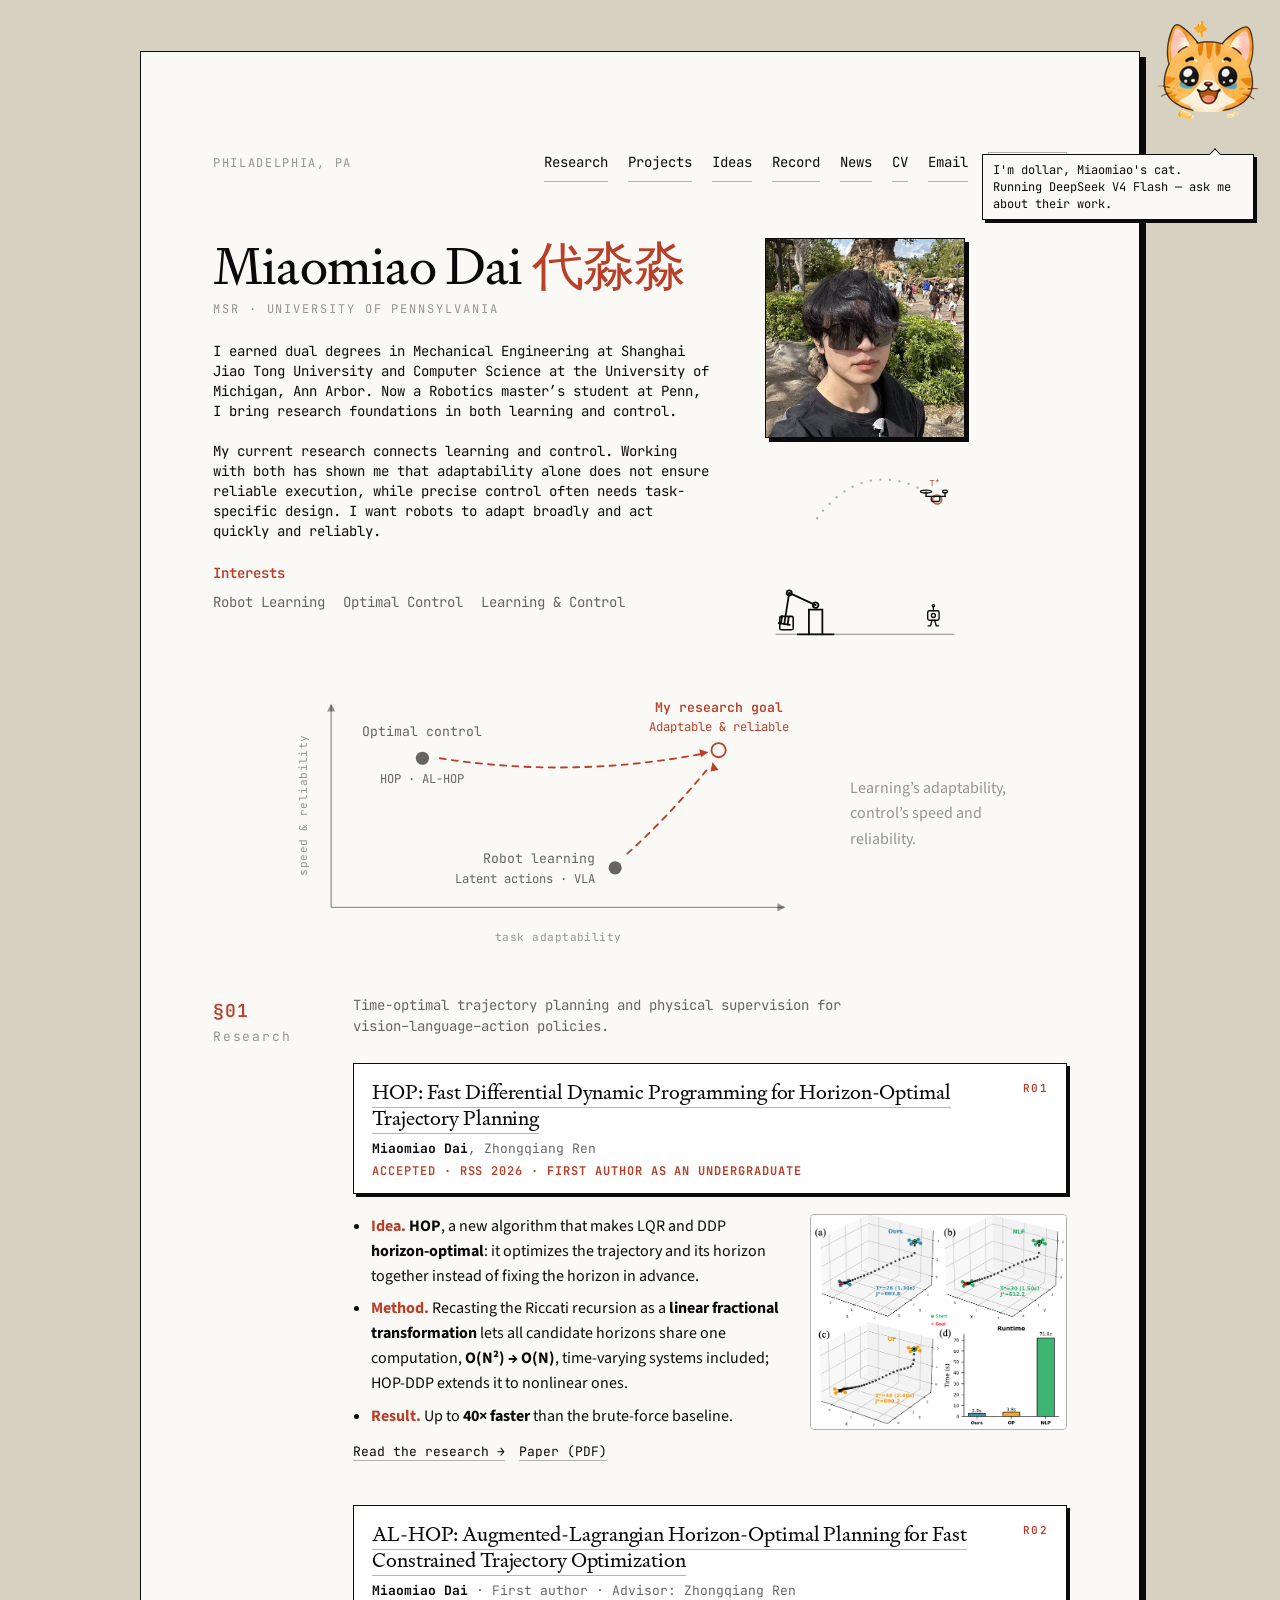
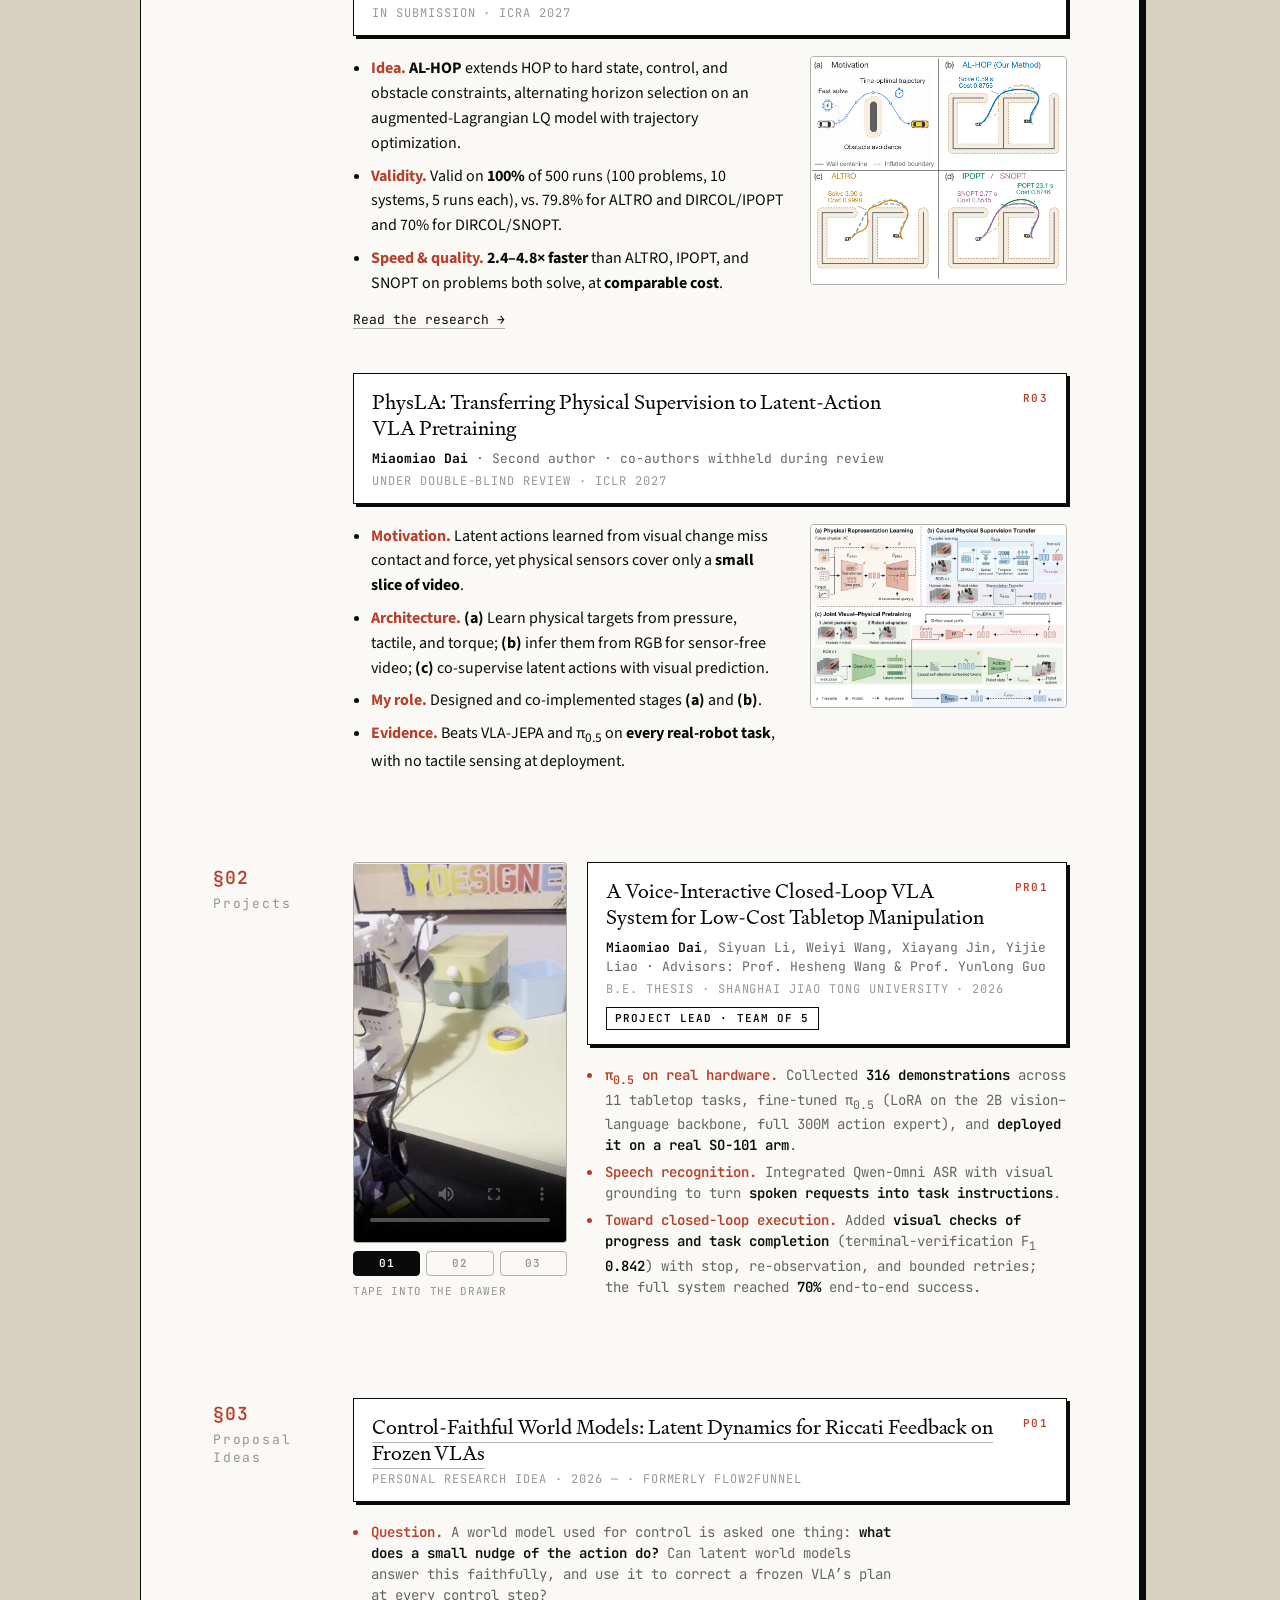
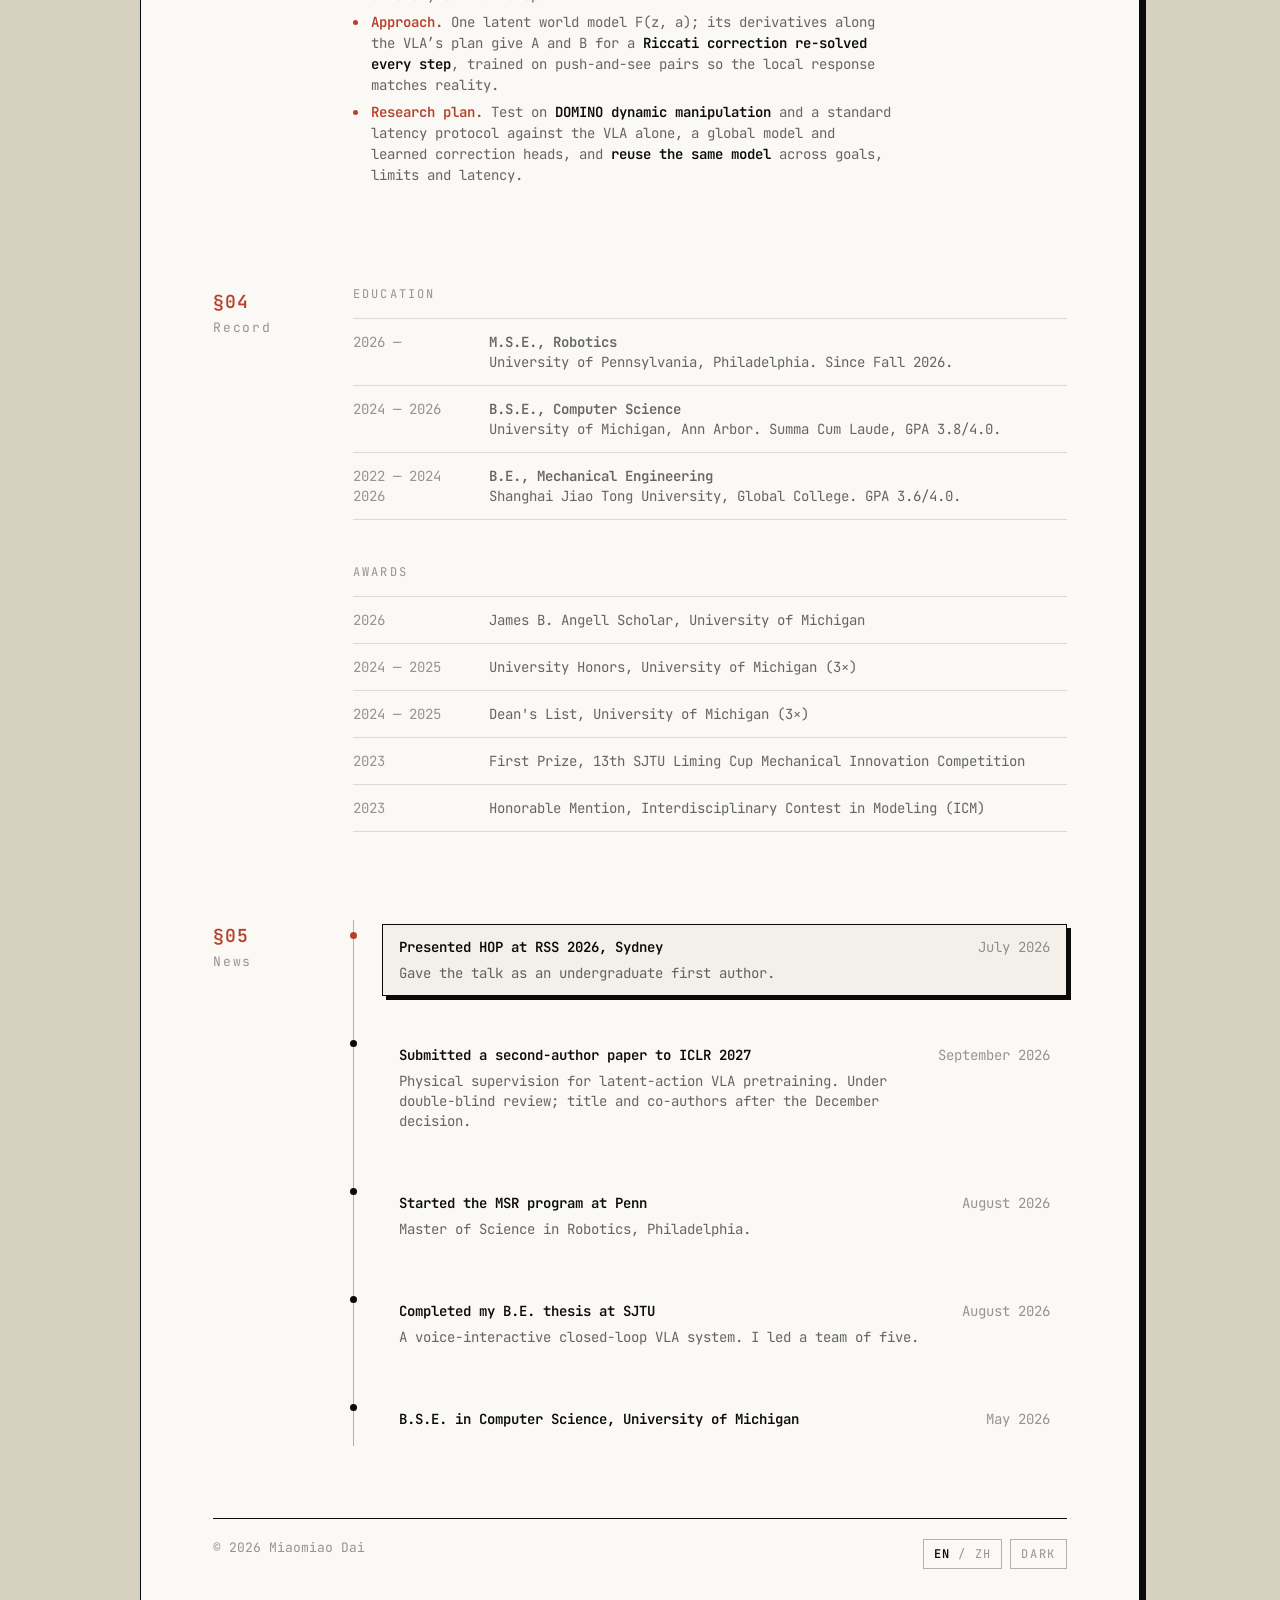
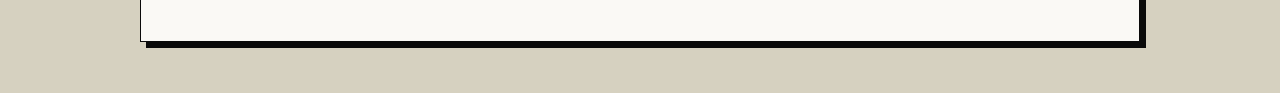
==== commit 05d6a2c3: "Rename the proposal to Control-Faithful World Models: one-page proposal, new method figure, card and" ====
--- a/index.html
+++ b/index.html
@@ -509,23 +509,23 @@
 
         <div class="pub pub--proposal">
           <div class="pub__card">
-            <h2 class="pub__title"><a href="flow2funnel.html">Flow2Funnel: Feedback-Complete Action Heads for Vision&ndash;Language&ndash;Action Policies</a></h2>
+            <h2 class="pub__title"><a href="control-faithful-world-models.html">Control-Faithful World Models: Latent Dynamics for Riccati Feedback on Frozen VLAs</a></h2>
             <p class="pub__venue">
-              <span class="lang-en">Personal research idea · 2026 —</span>
-              <span class="lang-zh">个人研究构想 · 2026 —</span>
+              <span class="lang-en">Personal research idea · 2026 — · formerly Flow2Funnel</span>
+              <span class="lang-zh">个人研究构想 · 2026 — · 原名 Flow2Funnel</span>
             </p>
           </div>
           <div class="pub__body">
           <div>
             <ul class="pub__points lang-en">
-              <li><b>Question.</b> When replanning is costly, can <b>feedback within an action chunk</b> improve disturbance recovery at the same VLA planning budget?</li>
-              <li><b>Approach.</b> Learn the local response around a frozen VLA’s sampled plan, then use Riccati recursion to build <b>feedback gains and a model-based recovery region</b>.</li>
-              <li><b>Research plan.</b> Test when local correction helps, when to request a new plan, and how these decisions hold up with <b>deployment-available observations and realistic latency</b>.</li>
+              <li><b>Question.</b> A world model used for control is asked one thing: <b>what does a small nudge of the action do?</b> Can latent world models answer this faithfully, and use it to correct a frozen VLA’s plan at every control step?</li>
+              <li><b>Approach.</b> One latent world model F(z, a); its derivatives along the VLA’s plan give A and B for a <b>Riccati correction re-solved every step</b>, trained on push-and-see pairs so the local response matches reality.</li>
+              <li><b>Research plan.</b> Test on <b>DOMINO dynamic manipulation</b> and a standard latency protocol against the VLA alone, a global model and learned correction heads, and <b>reuse the same model</b> across goals, limits and latency.</li>
             </ul>
             <ul class="pub__points lang-zh">
-              <li><b>问题：</b>当重规划有明显代价时，<b>动作块内部的反馈</b>能否在相同 VLA 规划预算下提高扰动恢复能力？</li>
-              <li><b>做法：</b>围绕冻结 VLA 采样出的计划学习局部动态响应，通过 Riccati 递推构造<b>反馈增益与基于模型的恢复区域</b>。</li>
-              <li><b>研究计划：</b>检验何时局部校正有效、何时应重新规划，并在<b>部署可得观测与真实推理延迟</b>下验证这些判断。</li>
+              <li><b>问题：</b>用于控制的世界模型只被问一件事：<b>把动作轻推一下会怎样？</b>能否让隐空间世界模型准确回答这个问题，并用它在每个控制步修正冻结 VLA 的计划？</li>
+              <li><b>做法：</b>一个隐空间世界模型 F(z, a)；沿 VLA 计划求导得到 A、B，供<b>每步重解的 Riccati 修正</b>使用；用&ldquo;推一下看看&rdquo;的成对回放训练，使局部响应与实测一致。</li>
+              <li><b>研究计划：</b>在 <b>DOMINO 动态操作基准</b>和标准延迟评测上，对比单独的 VLA、全局模型与学习式修正头，并检验<b>同一模型</b>在不同目标、约束与延迟下的复用。</li>
             </ul>
           </div>
           </div>
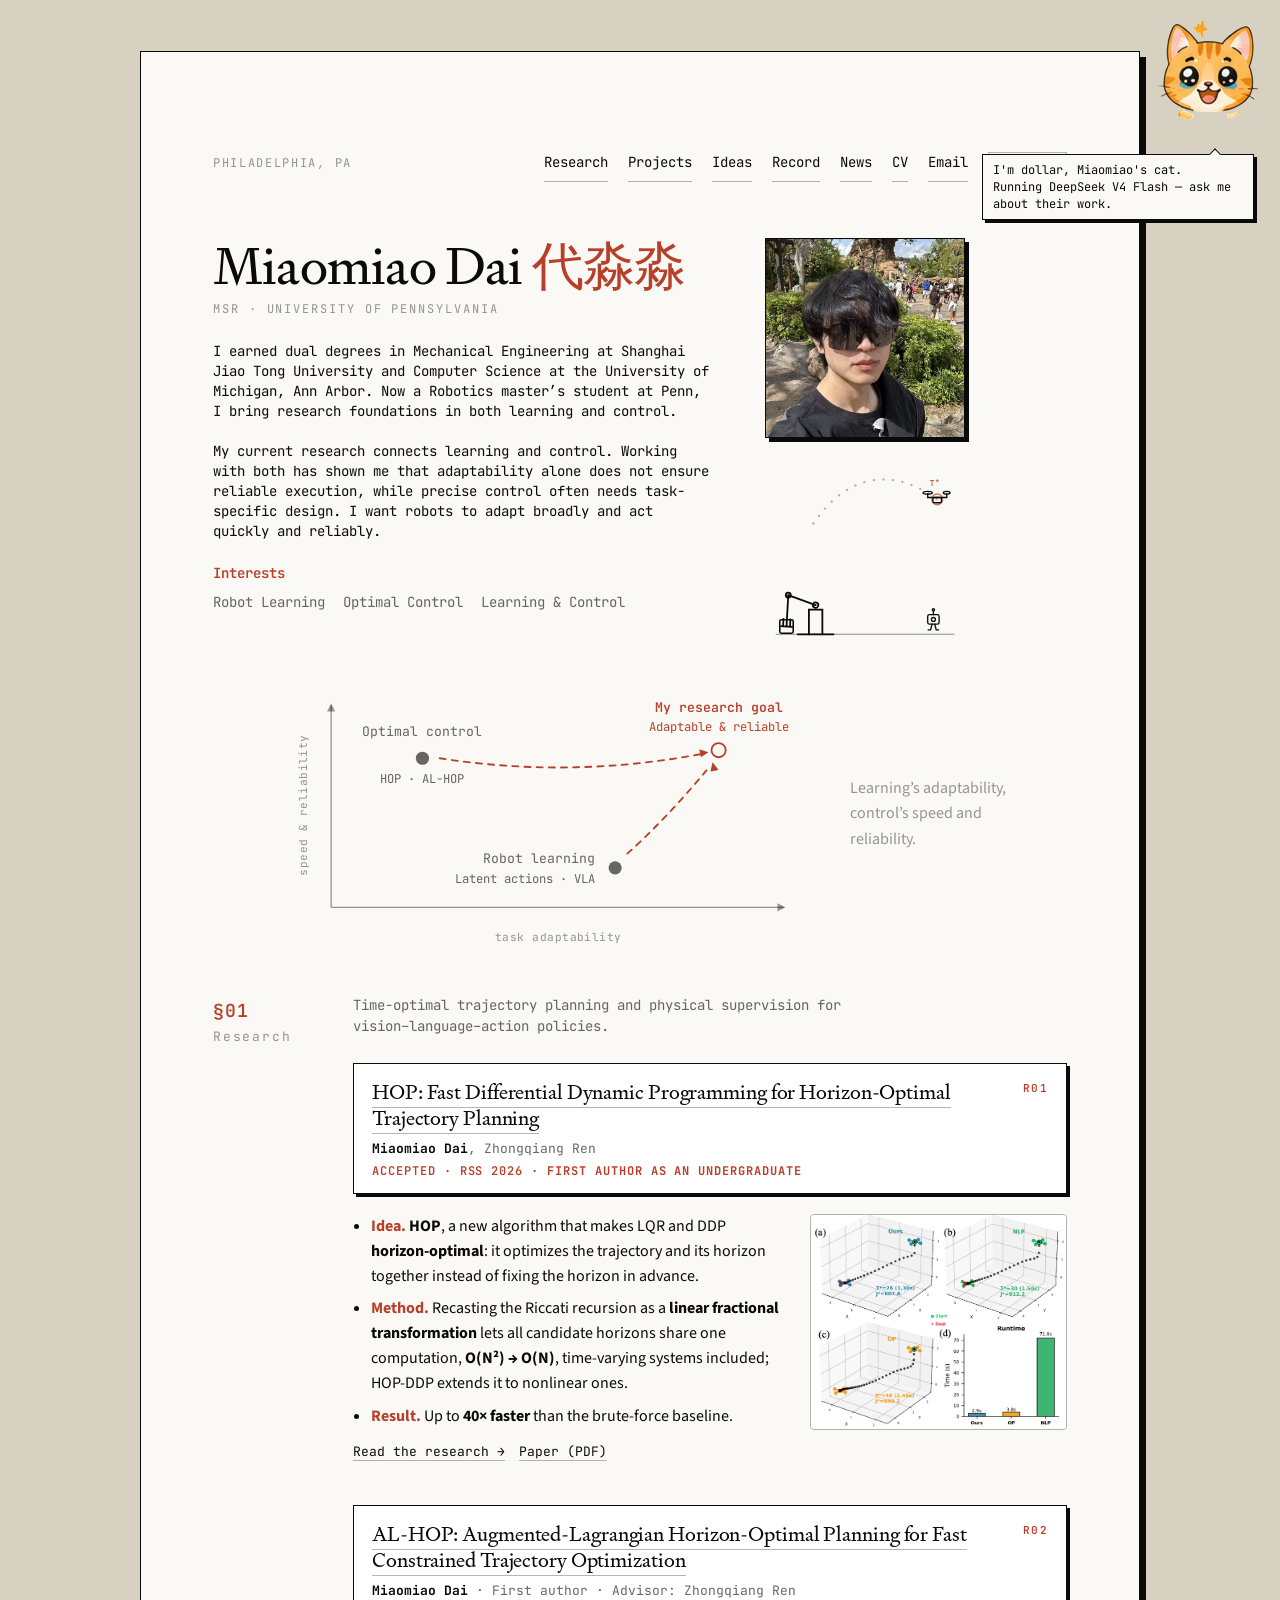
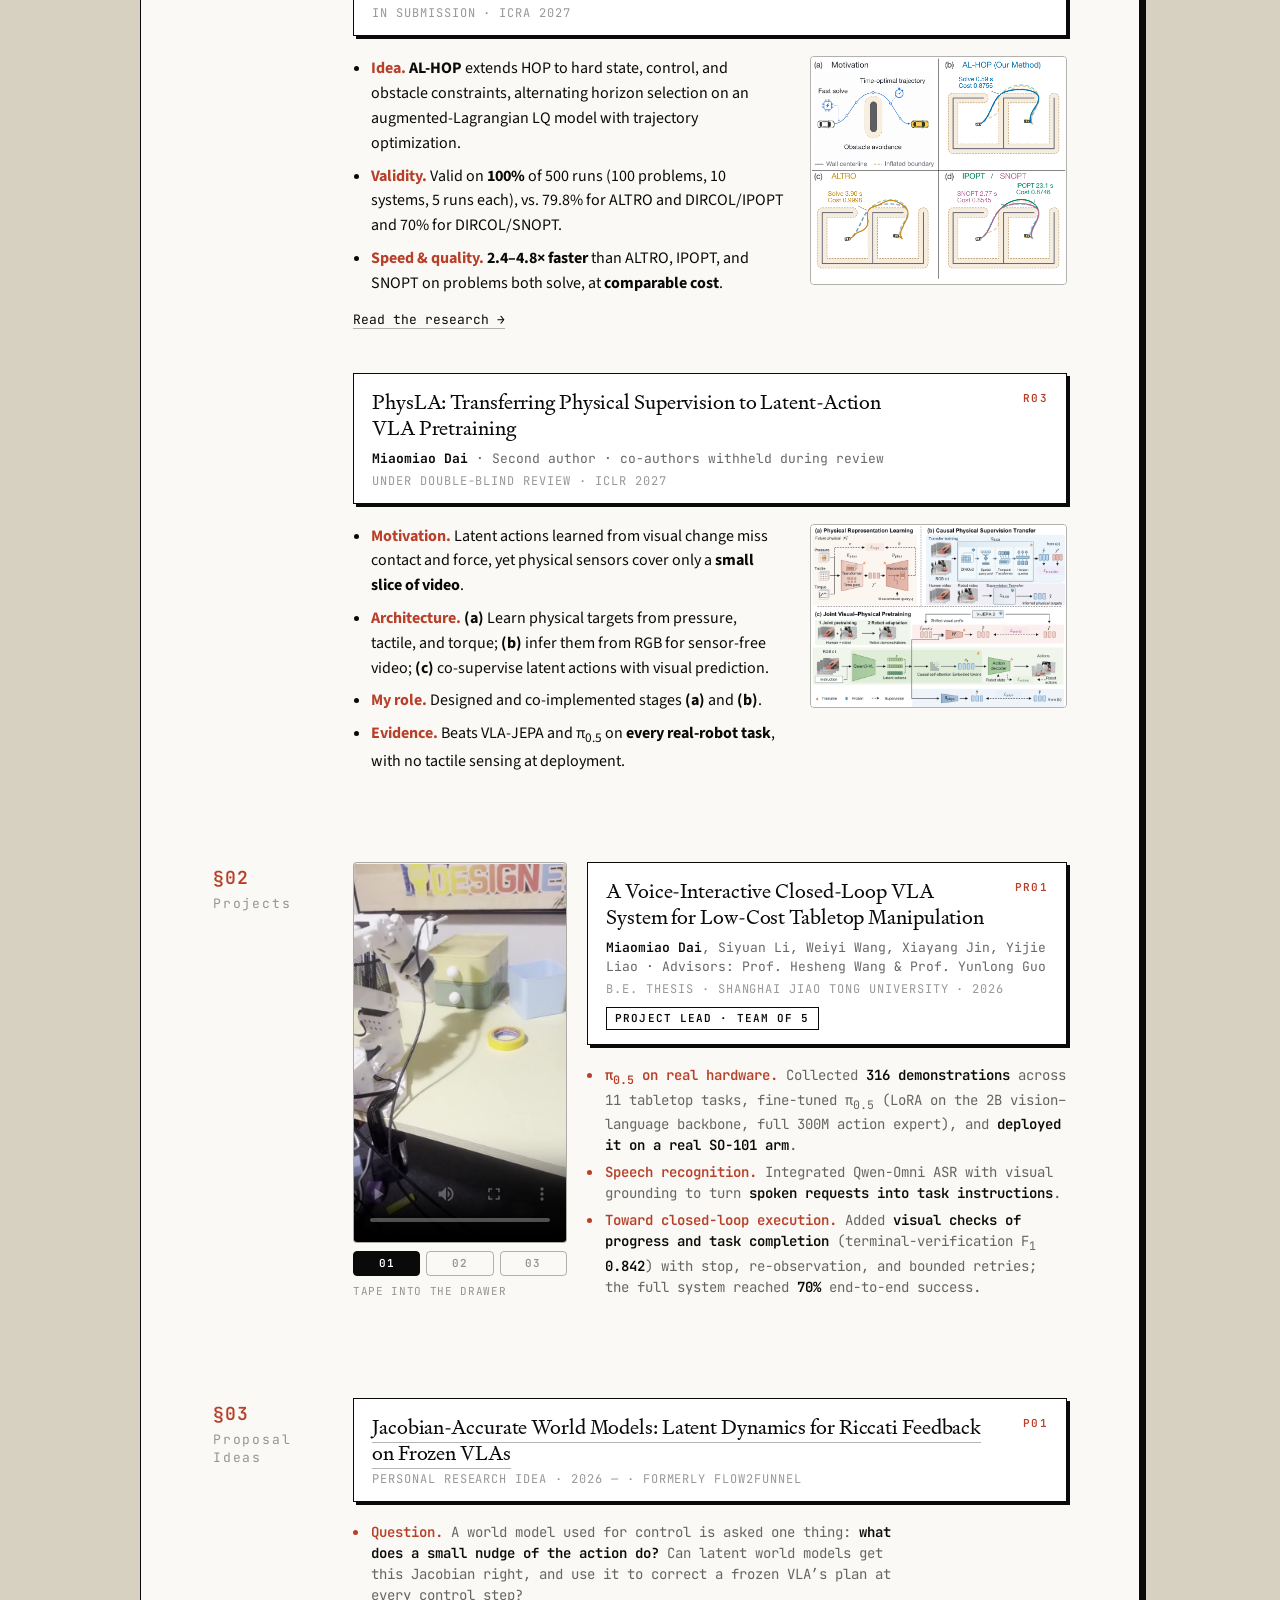
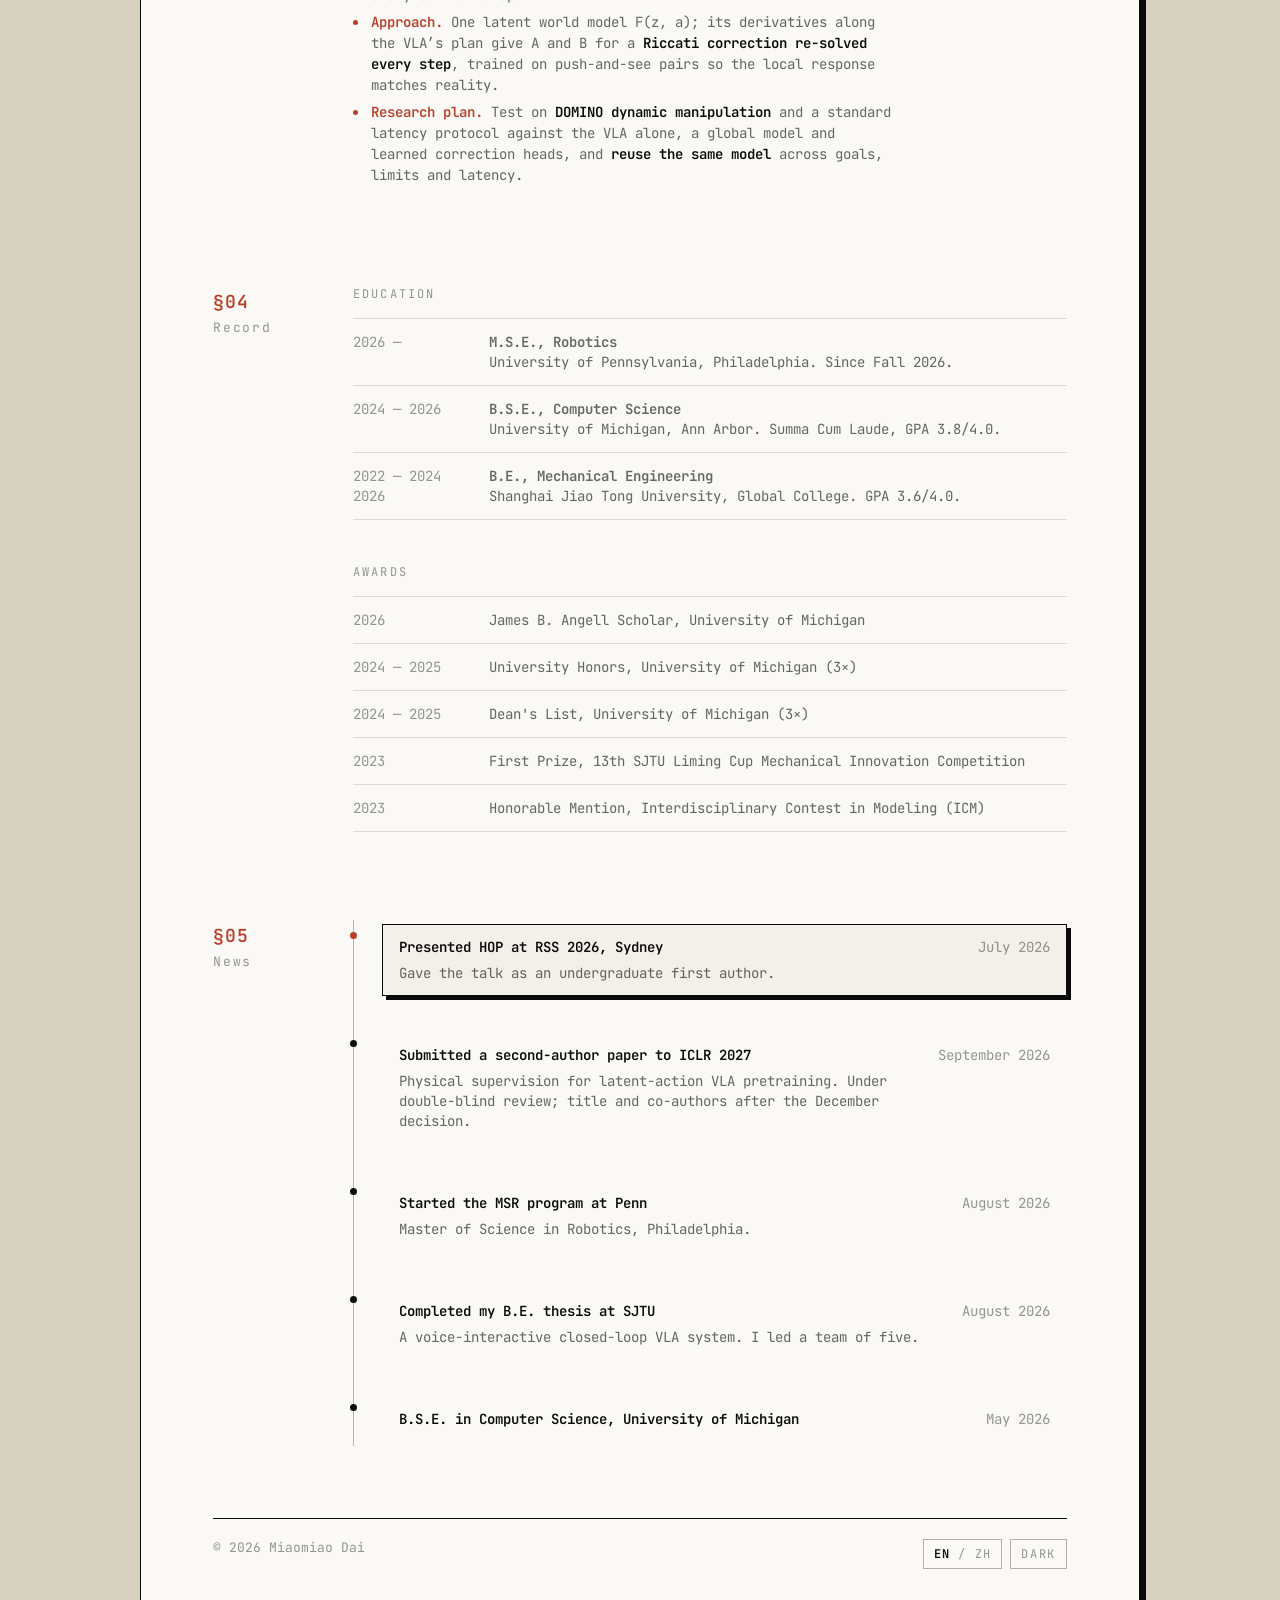
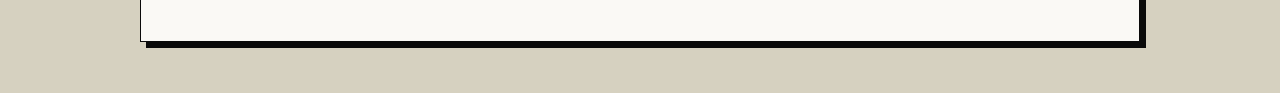
==== commit 0bf4248e: "Rename the proposal to Jacobian-Accurate World Models New page URL jacobian-accurate-world-models.ht" ====
--- a/index.html
+++ b/index.html
@@ -509,7 +509,7 @@
 
         <div class="pub pub--proposal">
           <div class="pub__card">
-            <h2 class="pub__title"><a href="control-faithful-world-models.html">Control-Faithful World Models: Latent Dynamics for Riccati Feedback on Frozen VLAs</a></h2>
+            <h2 class="pub__title"><a href="jacobian-accurate-world-models.html">Jacobian-Accurate World Models: Latent Dynamics for Riccati Feedback on Frozen VLAs</a></h2>
             <p class="pub__venue">
               <span class="lang-en">Personal research idea · 2026 — · formerly Flow2Funnel</span>
               <span class="lang-zh">个人研究构想 · 2026 — · 原名 Flow2Funnel</span>
@@ -518,12 +518,12 @@
           <div class="pub__body">
           <div>
             <ul class="pub__points lang-en">
-              <li><b>Question.</b> A world model used for control is asked one thing: <b>what does a small nudge of the action do?</b> Can latent world models answer this faithfully, and use it to correct a frozen VLA’s plan at every control step?</li>
+              <li><b>Question.</b> A world model used for control is asked one thing: <b>what does a small nudge of the action do?</b> Can latent world models get this Jacobian right, and use it to correct a frozen VLA’s plan at every control step?</li>
               <li><b>Approach.</b> One latent world model F(z, a); its derivatives along the VLA’s plan give A and B for a <b>Riccati correction re-solved every step</b>, trained on push-and-see pairs so the local response matches reality.</li>
               <li><b>Research plan.</b> Test on <b>DOMINO dynamic manipulation</b> and a standard latency protocol against the VLA alone, a global model and learned correction heads, and <b>reuse the same model</b> across goals, limits and latency.</li>
             </ul>
             <ul class="pub__points lang-zh">
-              <li><b>问题：</b>用于控制的世界模型只被问一件事：<b>把动作轻推一下会怎样？</b>能否让隐空间世界模型准确回答这个问题，并用它在每个控制步修正冻结 VLA 的计划？</li>
+              <li><b>问题：</b>用于控制的世界模型只被问一件事：<b>把动作轻推一下会怎样？</b>能否让隐空间世界模型的这个导数准确，并用它在每个控制步修正冻结 VLA 的计划？</li>
               <li><b>做法：</b>一个隐空间世界模型 F(z, a)；沿 VLA 计划求导得到 A、B，供<b>每步重解的 Riccati 修正</b>使用；用&ldquo;推一下看看&rdquo;的成对回放训练，使局部响应与实测一致。</li>
               <li><b>研究计划：</b>在 <b>DOMINO 动态操作基准</b>和标准延迟评测上，对比单独的 VLA、全局模型与学习式修正头，并检验<b>同一模型</b>在不同目标、约束与延迟下的复用。</li>
             </ul>
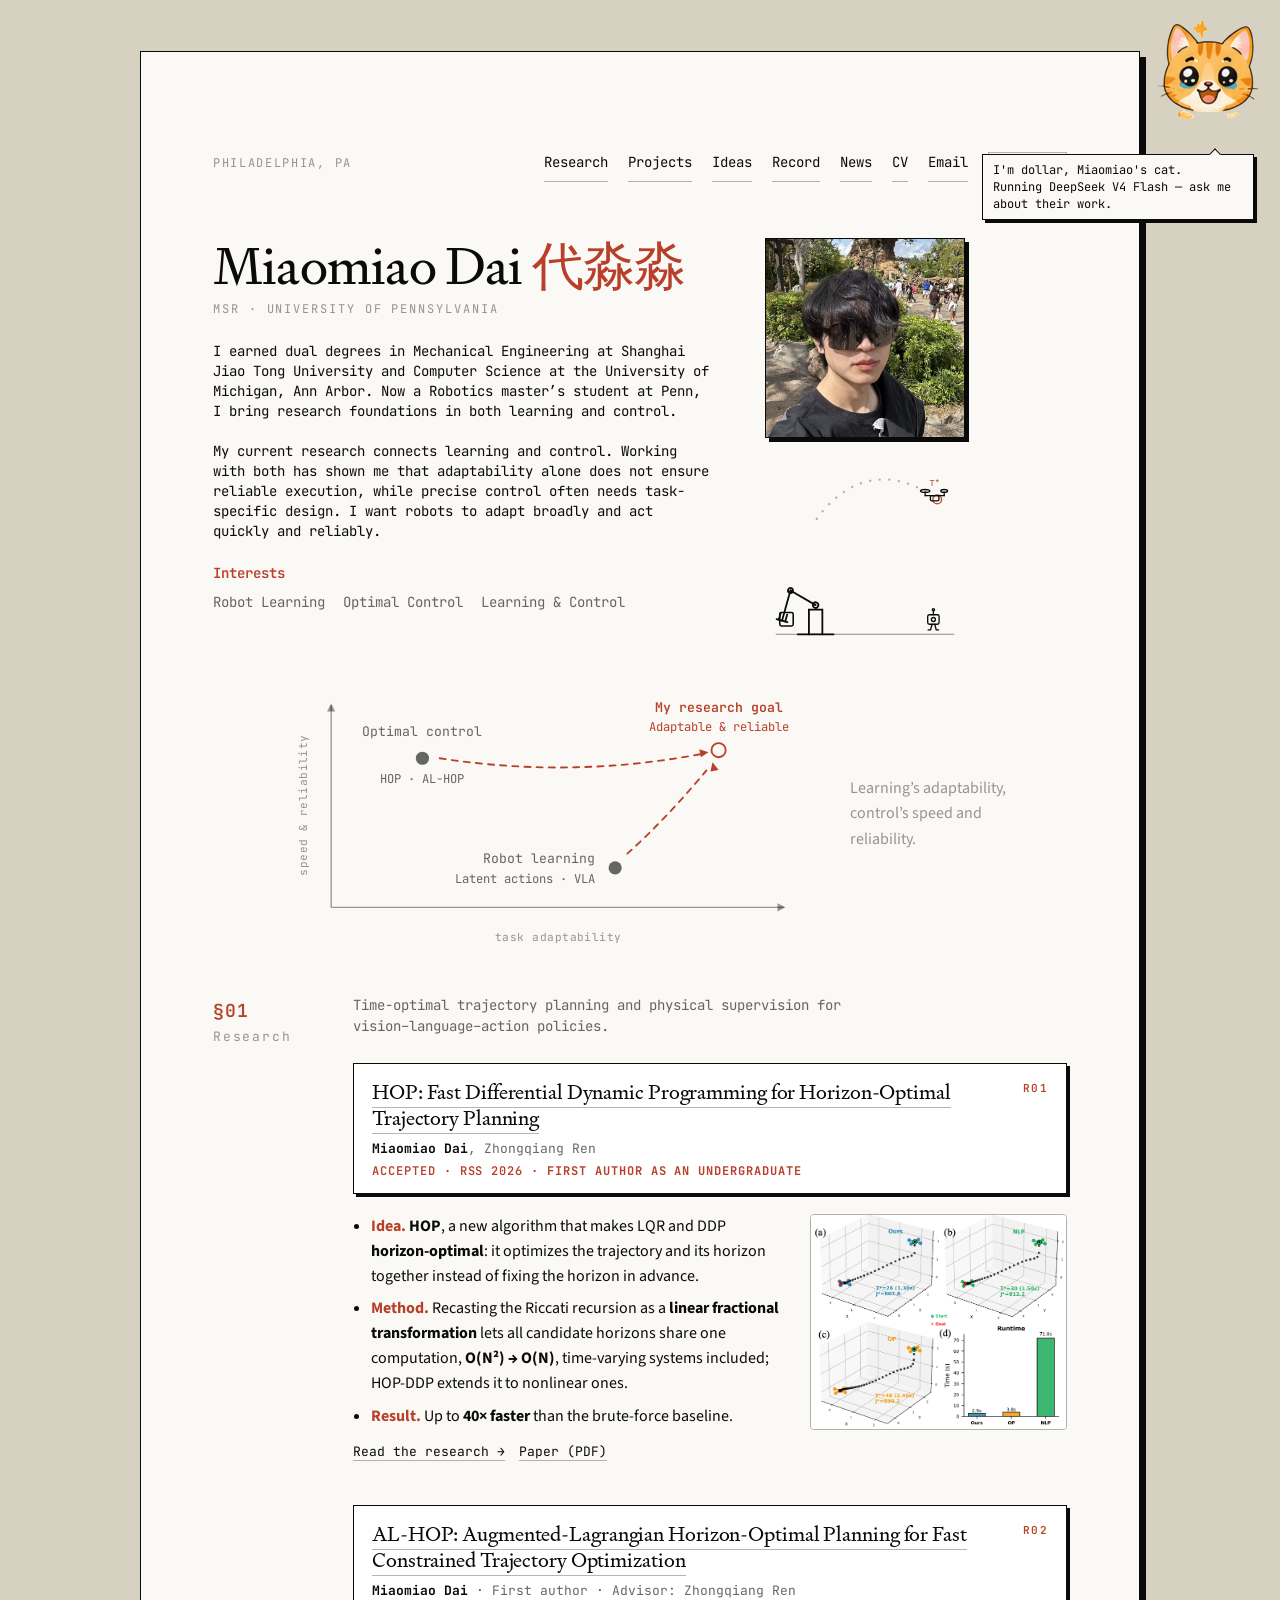
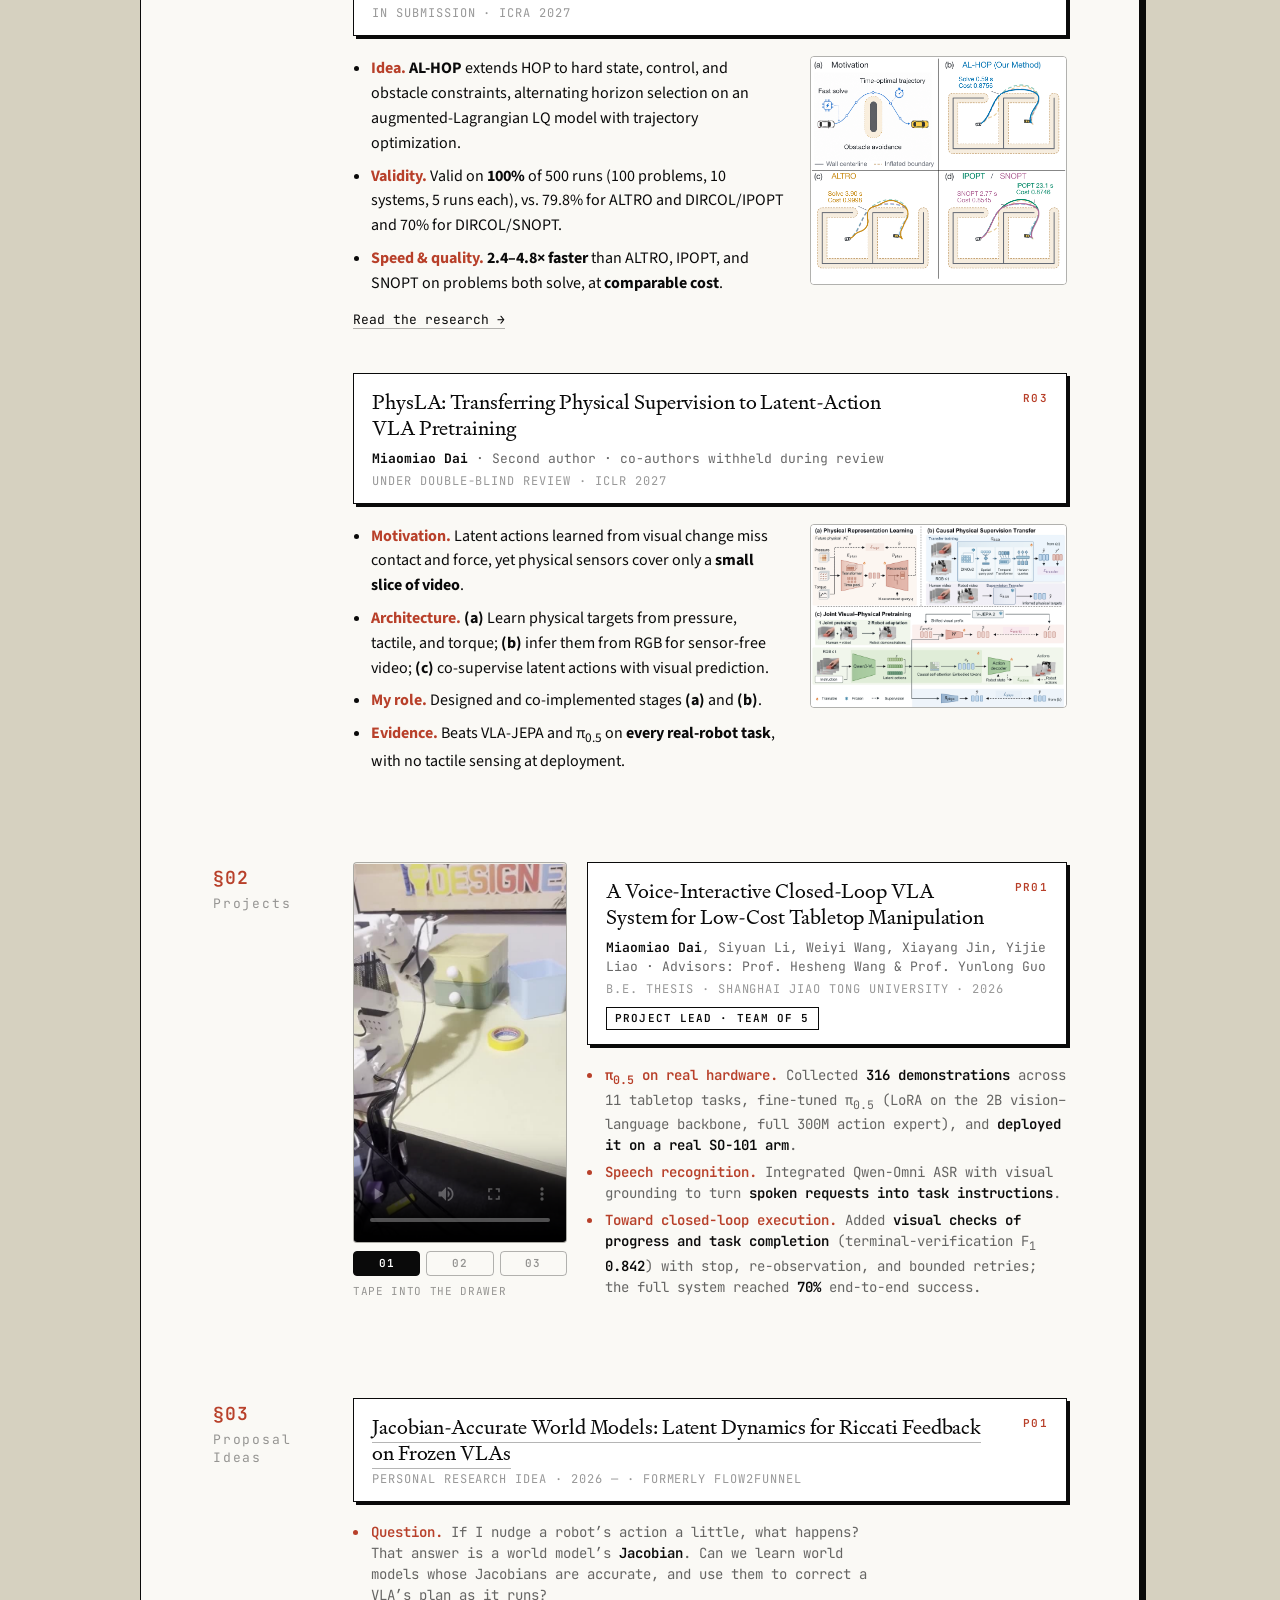
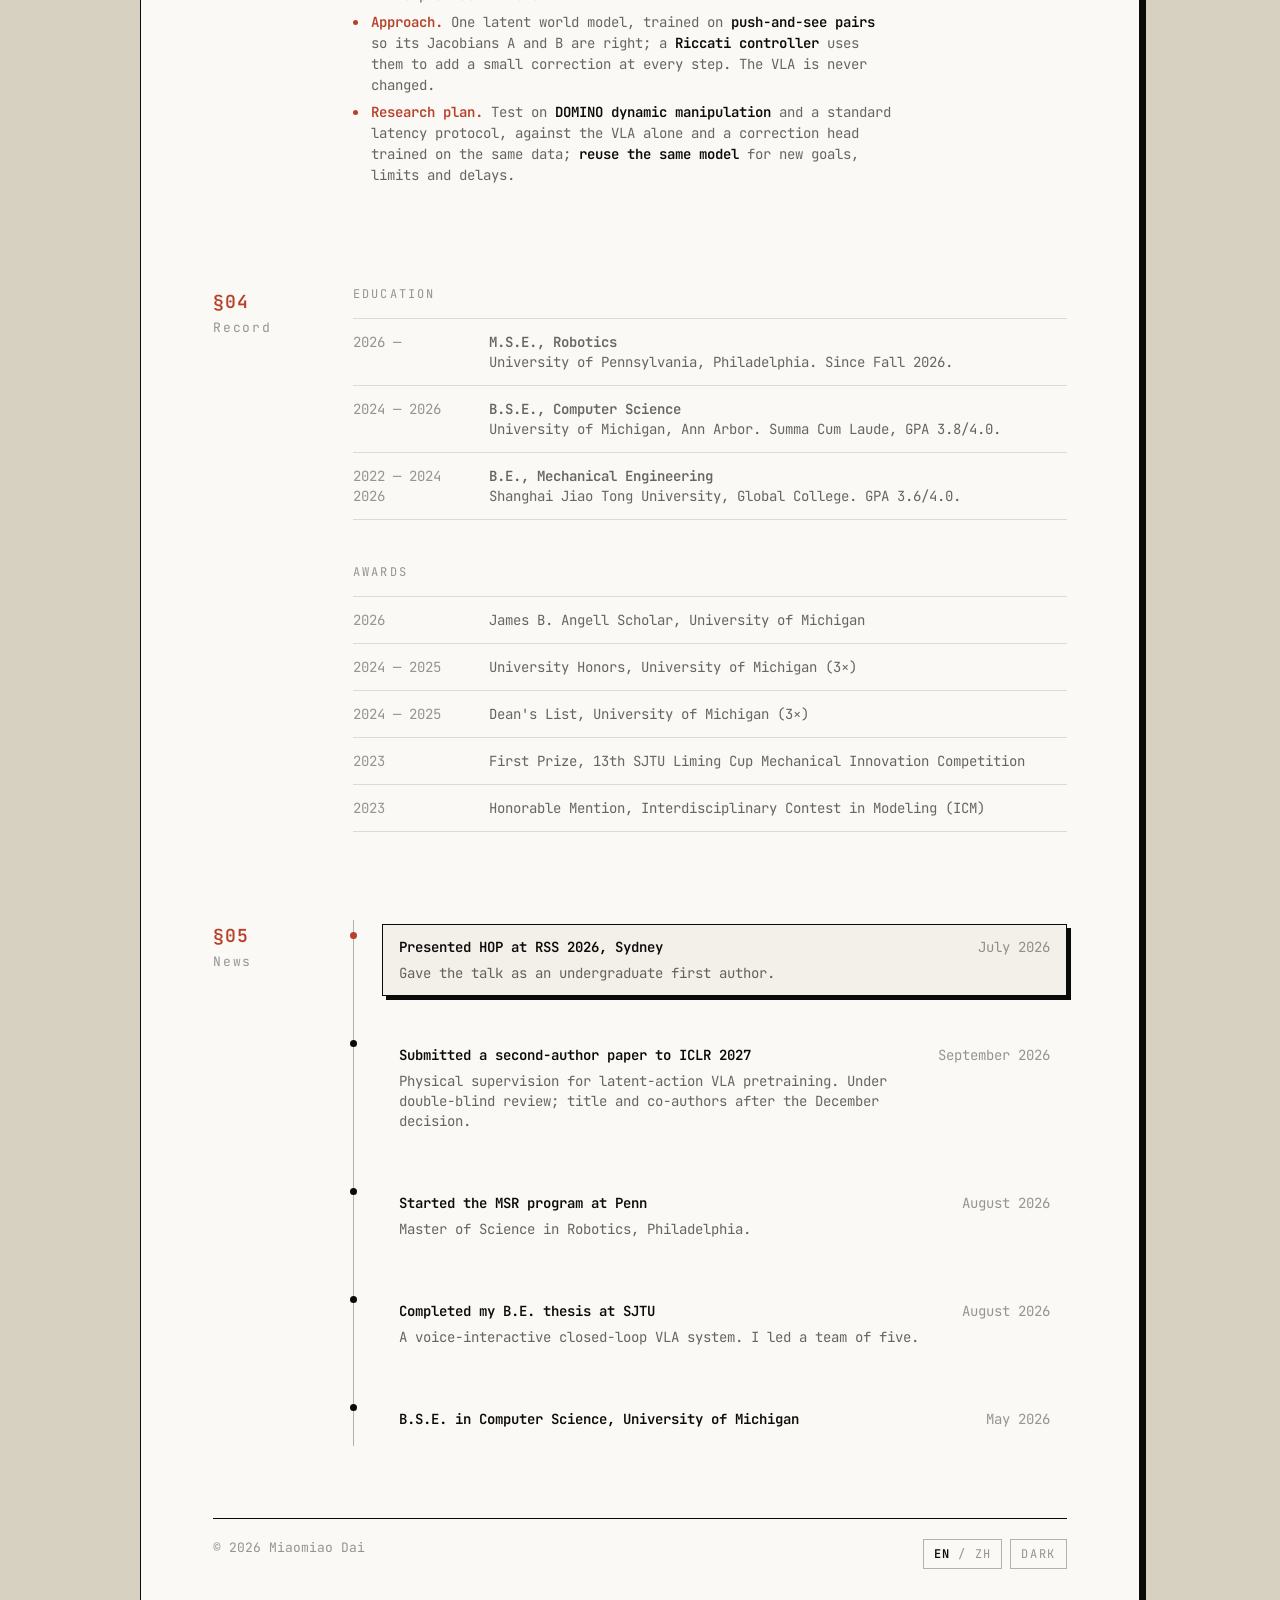
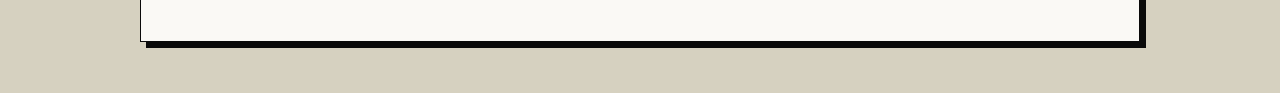
==== commit 388059d7: "Proposal: rewrite as a short, plain one-pager Problem, idea in three steps, four yes/no tests, why i" ====
--- a/index.html
+++ b/index.html
@@ -518,14 +518,14 @@
           <div class="pub__body">
           <div>
             <ul class="pub__points lang-en">
-              <li><b>Question.</b> A world model used for control is asked one thing: <b>what does a small nudge of the action do?</b> Can latent world models get this Jacobian right, and use it to correct a frozen VLA’s plan at every control step?</li>
-              <li><b>Approach.</b> One latent world model F(z, a); its derivatives along the VLA’s plan give A and B for a <b>Riccati correction re-solved every step</b>, trained on push-and-see pairs so the local response matches reality.</li>
-              <li><b>Research plan.</b> Test on <b>DOMINO dynamic manipulation</b> and a standard latency protocol against the VLA alone, a global model and learned correction heads, and <b>reuse the same model</b> across goals, limits and latency.</li>
+              <li><b>Question.</b> If I nudge a robot’s action a little, what happens? That answer is a world model’s <b>Jacobian</b>. Can we learn world models whose Jacobians are accurate, and use them to correct a VLA’s plan as it runs?</li>
+              <li><b>Approach.</b> One latent world model, trained on <b>push-and-see pairs</b> so its Jacobians A and B are right; a <b>Riccati controller</b> uses them to add a small correction at every step. The VLA is never changed.</li>
+              <li><b>Research plan.</b> Test on <b>DOMINO dynamic manipulation</b> and a standard latency protocol, against the VLA alone and a correction head trained on the same data; <b>reuse the same model</b> for new goals, limits and delays.</li>
             </ul>
             <ul class="pub__points lang-zh">
-              <li><b>问题：</b>用于控制的世界模型只被问一件事：<b>把动作轻推一下会怎样？</b>能否让隐空间世界模型的这个导数准确，并用它在每个控制步修正冻结 VLA 的计划？</li>
-              <li><b>做法：</b>一个隐空间世界模型 F(z, a)；沿 VLA 计划求导得到 A、B，供<b>每步重解的 Riccati 修正</b>使用；用&ldquo;推一下看看&rdquo;的成对回放训练，使局部响应与实测一致。</li>
-              <li><b>研究计划：</b>在 <b>DOMINO 动态操作基准</b>和标准延迟评测上，对比单独的 VLA、全局模型与学习式修正头，并检验<b>同一模型</b>在不同目标、约束与延迟下的复用。</li>
+              <li><b>问题：</b>把机器人的动作轻推一点，会怎样？这个答案就是世界模型的<b>导数（雅可比）</b>。能否学到导数准确的世界模型，并用它在执行中修正 VLA 的计划？</li>
+              <li><b>做法：</b>一个隐空间世界模型，用<b>&ldquo;推一下看看&rdquo;的成对回放</b>训练，让它的导数 A、B 准确；<b>Riccati 控制器</b>用它们在每一步加一个小修正，VLA 本身不改。</li>
+              <li><b>研究计划：</b>在 <b>DOMINO 动态操作基准</b>和标准延迟评测上，对比单独的 VLA 和用同样数据训练的修正头；换目标、换动作上限、换延迟时<b>复用同一个模型</b>。</li>
             </ul>
           </div>
           </div>
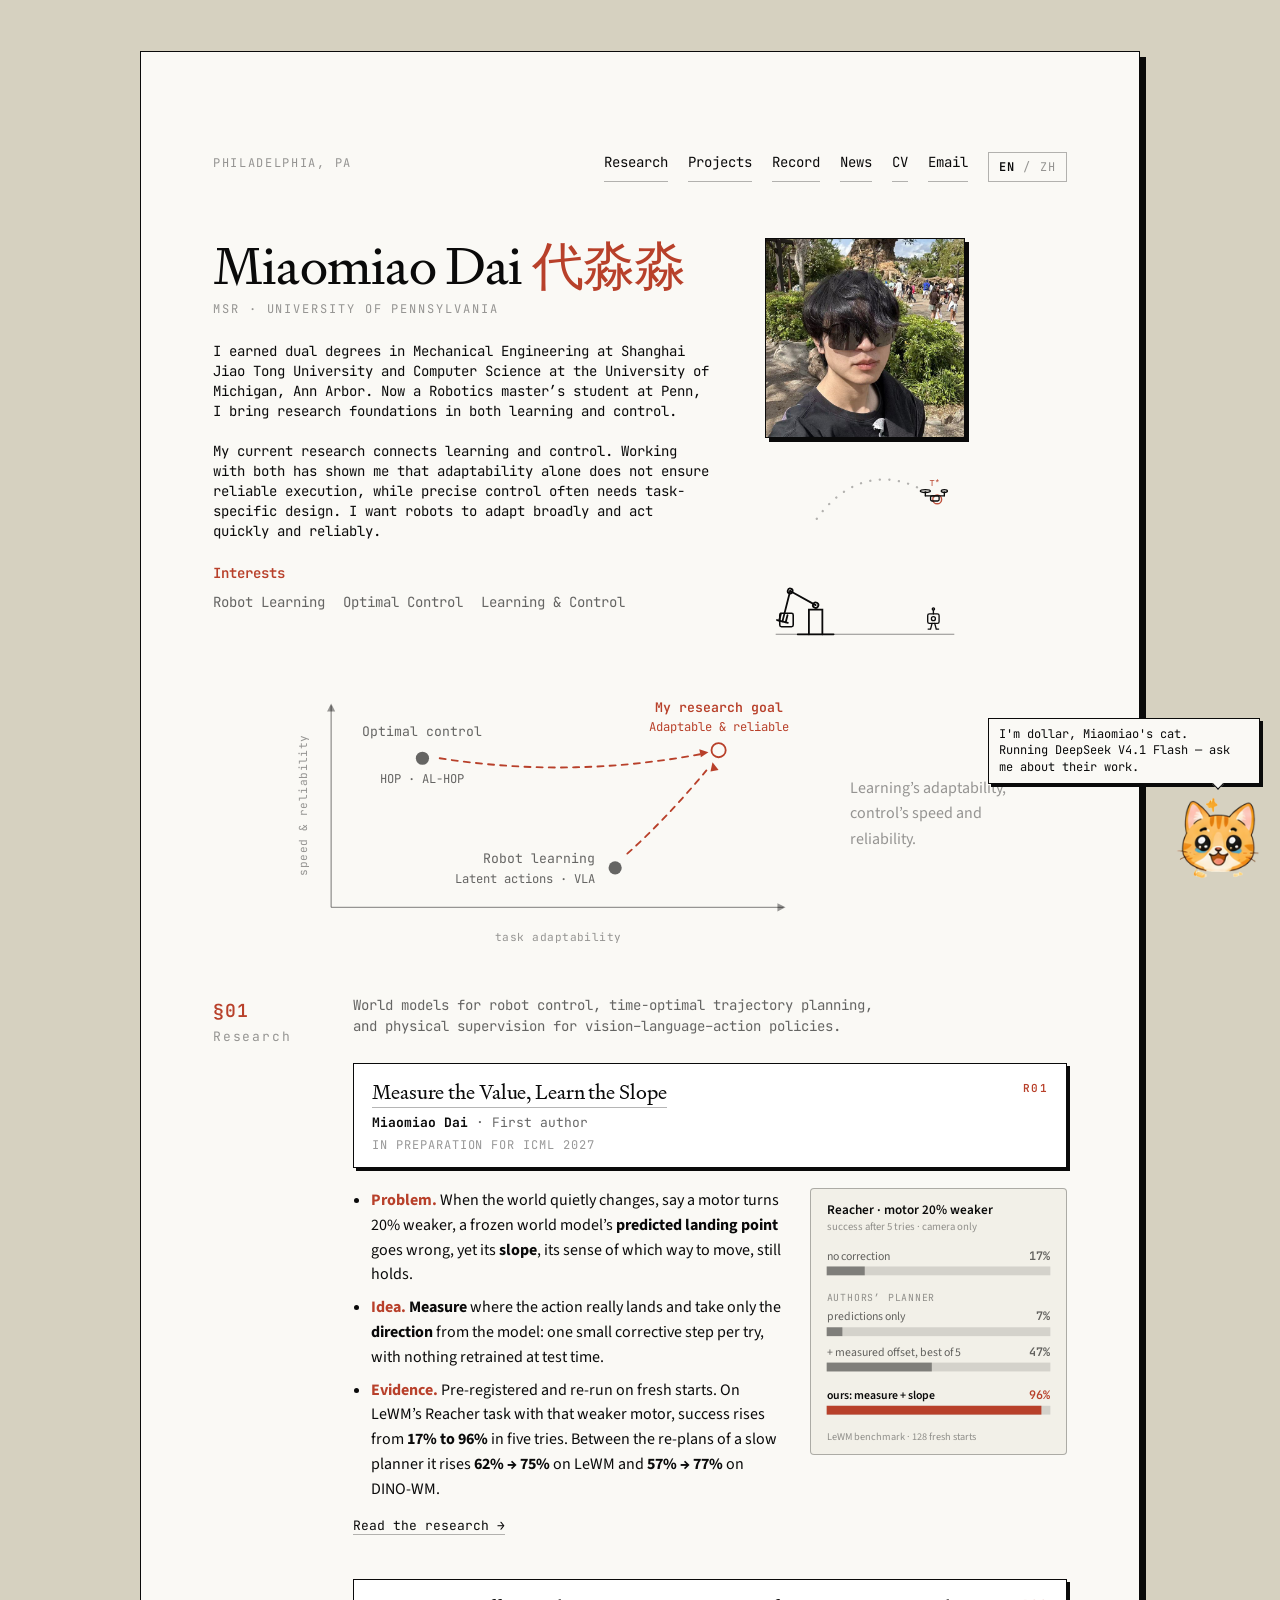
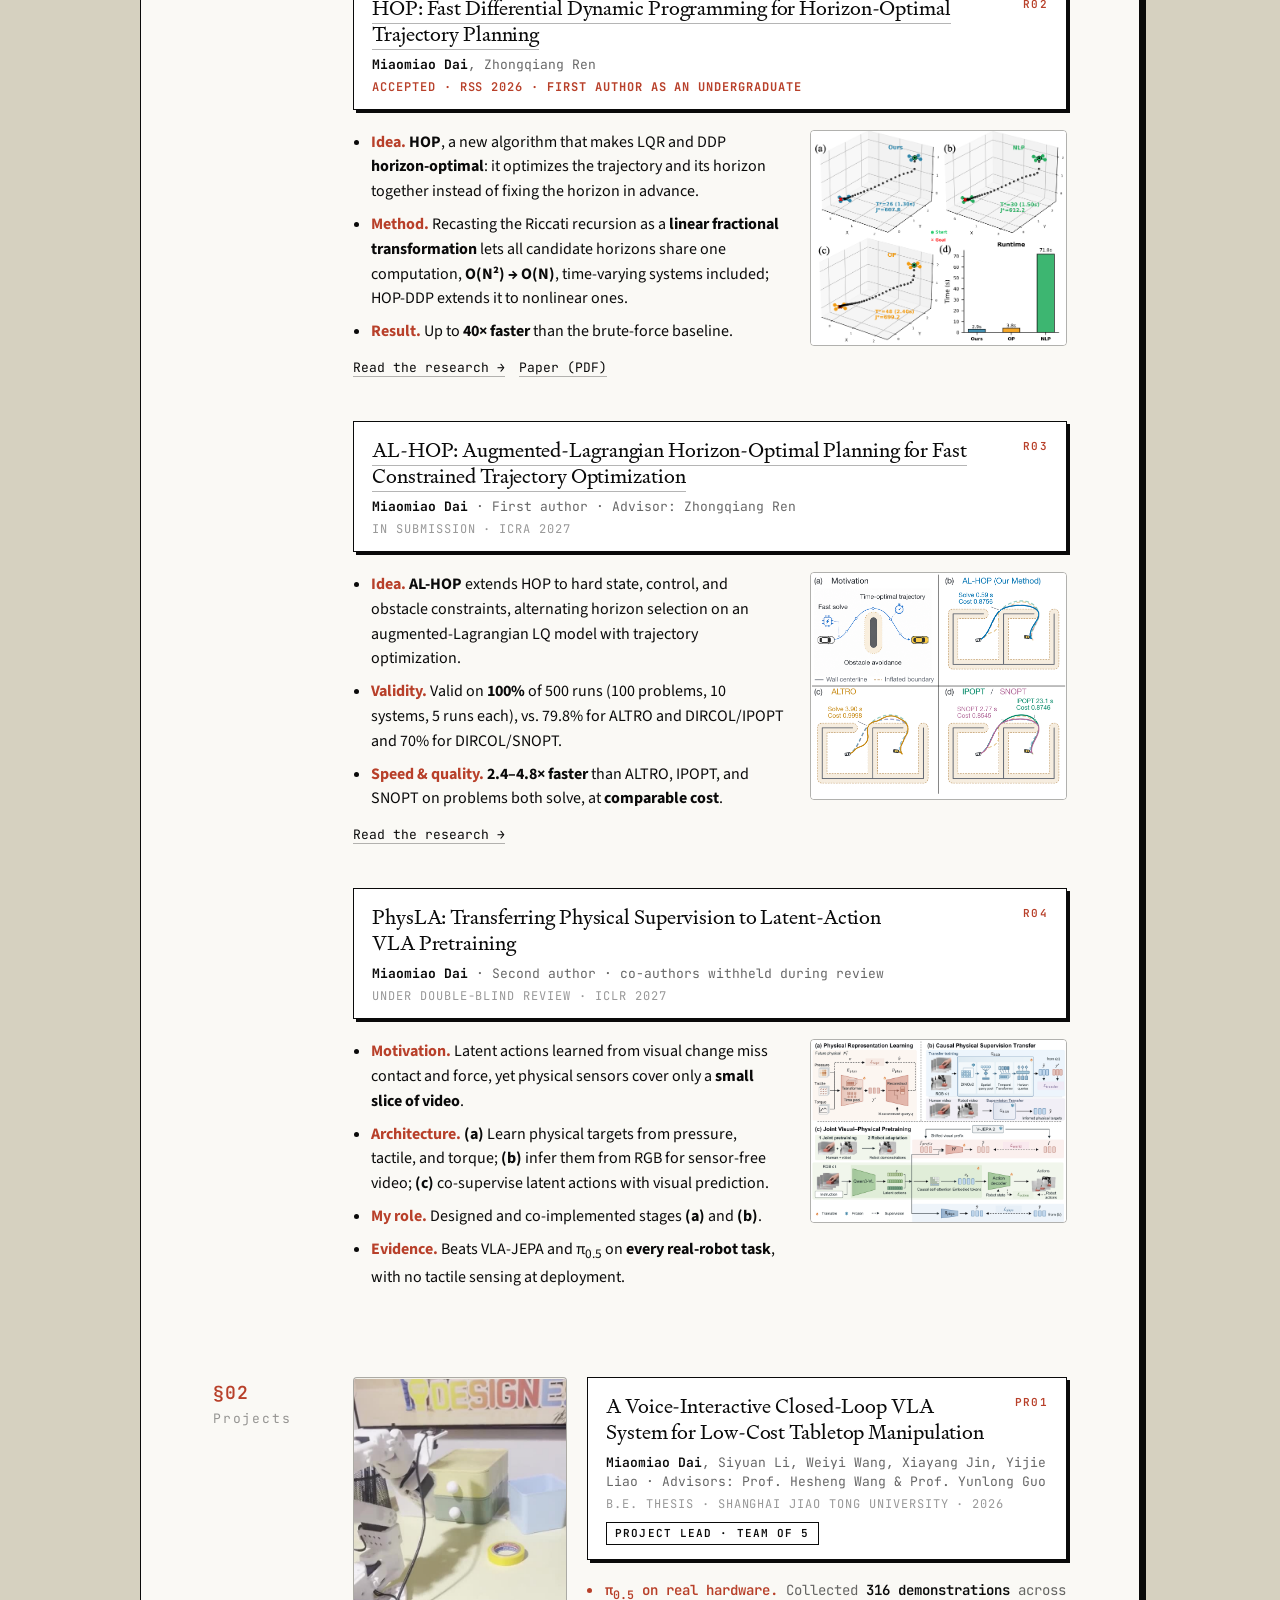
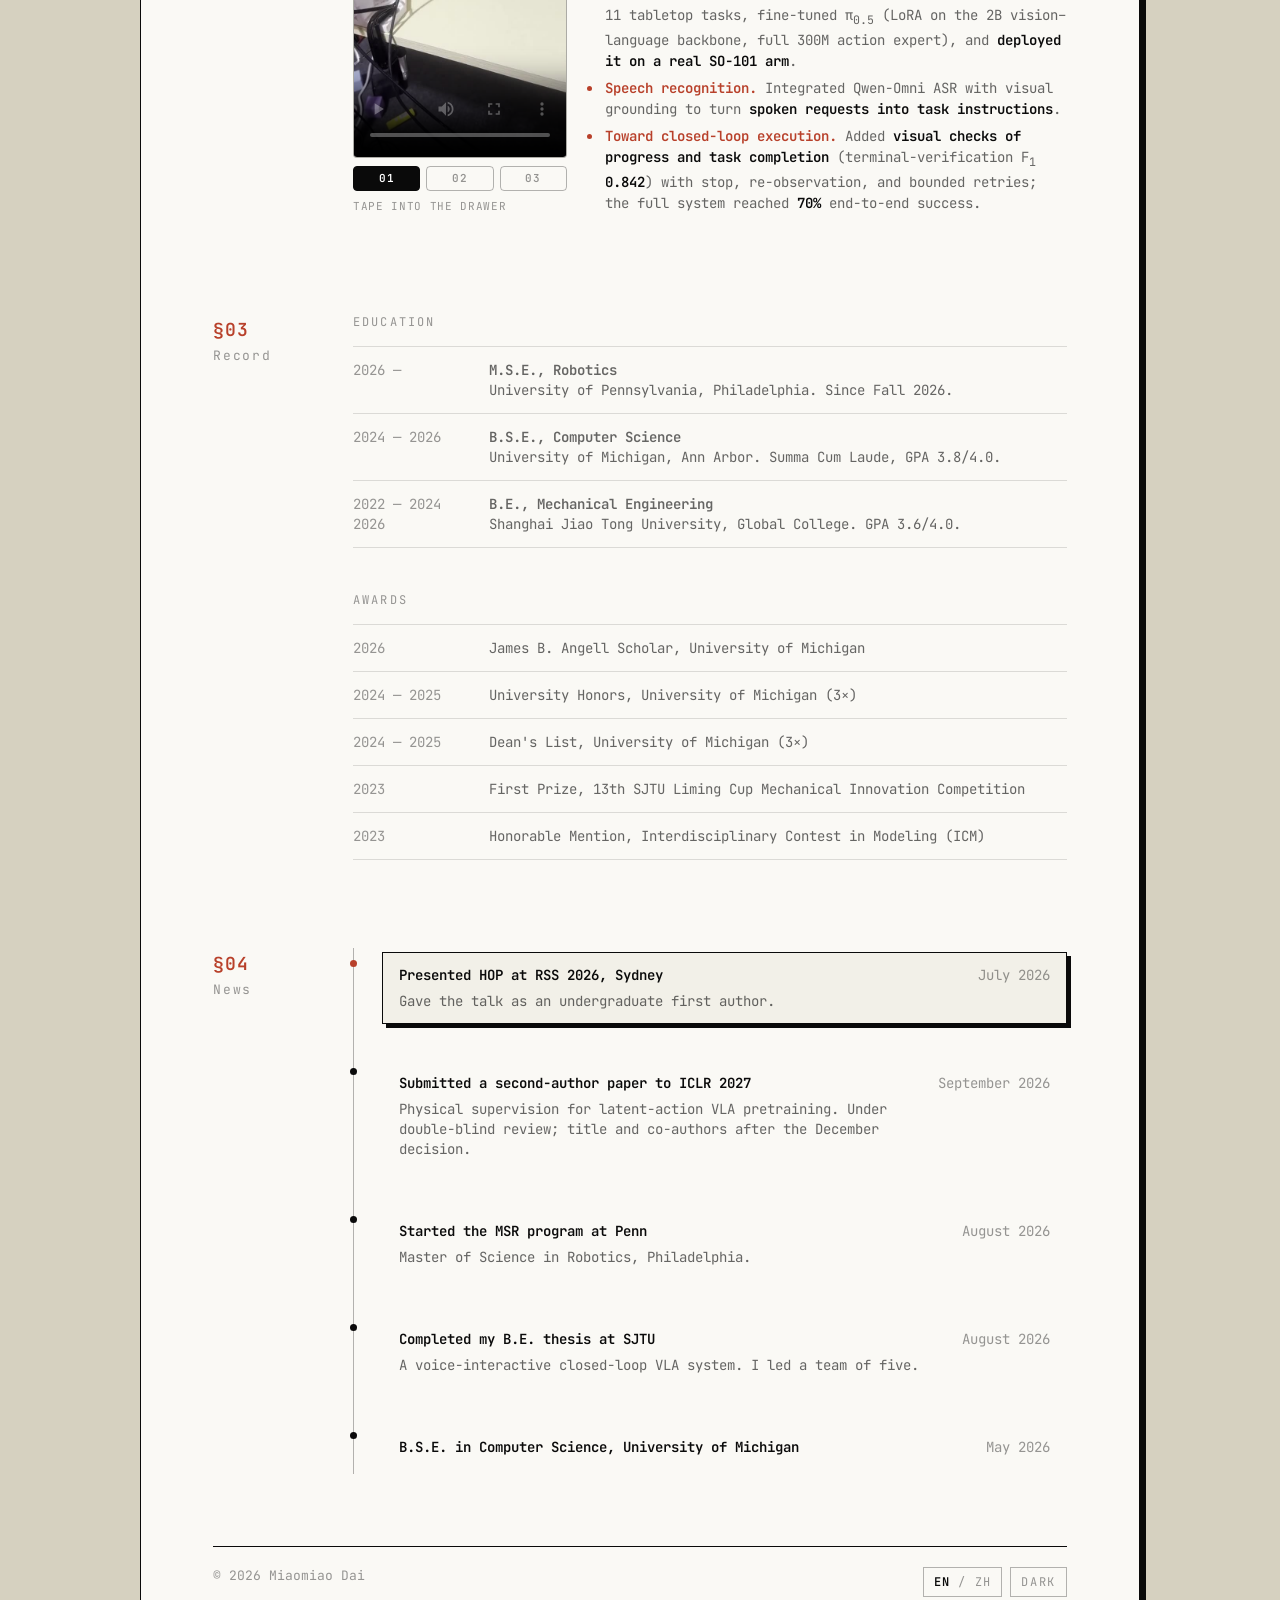
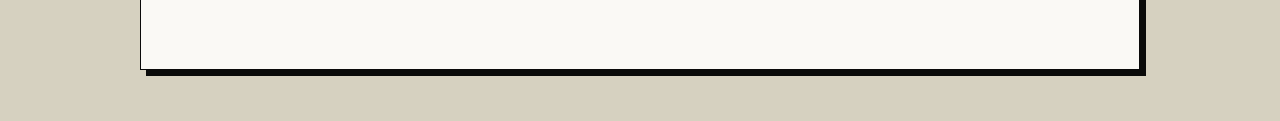
==== commit e9a55a2f: "Homepage: lead with the ICML 2027 research, retire the JAWM proposal - Research opens with Measure t" ====
--- a/index.html
+++ b/index.html
@@ -58,7 +58,6 @@
     <nav class="nav" aria-label="Primary">
       <a href="#publications"><span class="lang-en">Research</span><span class="lang-zh">研究</span></a>
       <a href="#projects"><span class="lang-en">Projects</span><span class="lang-zh">项目</span></a>
-      <a href="#proposals"><span class="lang-en">Ideas</span><span class="lang-zh">构想</span></a>
       <a href="#experience"><span class="lang-en">Record</span><span class="lang-zh">履历</span></a>
       <a href="#news"><span class="lang-en">News</span><span class="lang-zh">近况</span></a>
       <a href="files/cv.pdf">CV</a>
@@ -345,18 +344,92 @@
     </section>
 
     <!-- ===== §01 Research ============================================
-         Published, submitted, and in-progress work, in that order. Bold
-         marks me in an author list. Unpublished entries are deliberately
-         high level: no thresholds, no dataset inventory, no target venue
-         until the paper is out. -->
+         Current work first: the ICML 2027 project, which the research
+         summary page describes and outreach links to. Then published and
+         submitted papers. Bold marks me in an author list. The PhysLA card
+         stays high level while it is under double-blind review. -->
     <section class="section rail" id="publications">
       <div class="rail__mark">§01<span><span class="lang-en">Research</span><span class="lang-zh">研究</span></span></div>
       <div>
 
         <p class="section-intro">
-          <span class="lang-en">Time-optimal trajectory planning and physical supervision for vision&ndash;language&ndash;action policies.</span>
-          <span class="lang-zh">时间最优轨迹规划，以及视觉–语言–动作策略的物理监督。</span>
+          <span class="lang-en">World models for robot control, time-optimal trajectory planning, and physical supervision for vision&ndash;language&ndash;action policies.</span>
+          <span class="lang-zh">面向机器人控制的世界模型、时间最优轨迹规划，以及视觉–语言–动作策略的物理监督。</span>
         </p>
+
+<!-- Measure the Value, Learn the Slope (ICML 2027, in preparation).
+     Every number here is a pre-registered result that was re-run on fresh
+     starts, and each one appears on the research summary page. The chart
+     is inline SVG so it follows the theme: one row of the LeWM table, the
+     same Reacher setting the summary page animates. 2.28 px per point. -->
+<article class="pub research-preview">
+  <div class="pub__card">
+    <h2 class="pub__title"><a href="measure-the-value-learn-the-slope.html">Measure the Value, Learn the Slope</a></h2>
+    <p class="pub__authors"><span class="lang-en"><b>Miaomiao Dai</b> · First author</span><span class="lang-zh"><b>代淼淼</b> · 第一作者</span></p>
+    <p class="pub__venue"><span class="lang-en">In preparation for ICML 2027</span><span class="lang-zh">准备投稿 ICML 2027</span></p>
+  </div>
+  <div class="research-body">
+    <div>
+      <div class="research-summary">
+<ul class="research-points lang-en">
+  <li><b>Problem.</b> When the world quietly changes, say a motor turns 20% weaker, a frozen world model’s <b>predicted landing point</b> goes wrong, yet its <b>slope</b>, its sense of which way to move, still holds.</li>
+  <li><b>Idea.</b> <b>Measure</b> where the action really lands and take only the <b>direction</b> from the model: one small corrective step per try, with nothing retrained at test time.</li>
+  <li><b>Evidence.</b> Pre-registered and re-run on fresh starts. On LeWM’s Reacher task with that weaker motor, success rises from <b class="nowrap">17% to 96%</b> in five tries. Between the re-plans of a slow planner it rises <b class="nowrap">62% → 75%</b> on LeWM and <b class="nowrap">57% → 77%</b> on DINO-WM.</li>
+</ul>
+<ul class="research-points lang-zh">
+  <li><b>问题：</b>现实悄悄变化时（比如电机弱了 20%），冻结的世界模型预测的<b>落点</b>会错，但它的<b>斜率</b>（方向感，往哪边调）还在。</li>
+  <li><b>思路：</b>落点靠<b>实测</b>，方向向模型要：每次只走一小步修正，测试时不重新训练任何东西。</li>
+  <li><b>证据：</b>预先登记判据，并在全新起点上重跑确认。LeWM 的 Reacher 任务上电机弱 20% 时，五次尝试内成功率从 <b class="nowrap">17% 升到 96%</b>；放在慢规划器的两次规划之间，LeWM 上 <b class="nowrap">62% → 75%</b>，DINO-WM 上 <b class="nowrap">57% → 77%</b>。</li>
+</ul>
+</div>
+      <ul class="pub__links"><li><a href="measure-the-value-learn-the-slope.html"><span class="lang-en">Read the research →</span><span class="lang-zh">阅读研究详情 →</span></a></li></ul>
+    </div>
+    <figure class="research-figure">
+      <a class="research-visual" href="measure-the-value-learn-the-slope.html" aria-label="Read more about Measure the Value, Learn the Slope">
+        <svg class="card-chart" viewBox="0 0 260 270" width="260" height="270" role="img"
+             aria-label="LeWM benchmark, Reacher task with the motor 20% weaker, success after five tries from the camera image alone, 128 fresh starts: no correction 17%; the authors’ planner on its predictions 7%; the authors’ planner with the measured offset, best of five, 47%; ours 96%.">
+          <text x="16" y="25" class="cc-title"><tspan class="lang-en">Reacher · motor 20% weaker</tspan><tspan class="lang-zh">Reacher · 电机弱 20%</tspan></text>
+          <text x="16" y="42" class="cc-sub"><tspan class="lang-en">success after 5 tries · camera only</tspan><tspan class="lang-zh">第 5 次后的成功率 · 只用相机</tspan></text>
+
+          <g class="cc-track" fill="currentColor">
+            <rect x="16" y="79" width="228" height="9"/>
+            <rect x="16" y="141" width="228" height="9"/>
+            <rect x="16" y="177" width="228" height="9"/>
+            <rect x="16" y="221" width="228" height="9"/>
+          </g>
+
+          <text x="16" y="114" class="cc-group"><tspan class="lang-en">authors’ planner</tspan><tspan class="lang-zh">作者的规划器</tspan></text>
+
+          <g class="cc-base" fill="currentColor">
+            <text x="16" y="72" class="cc-label"><tspan class="lang-en">no correction</tspan><tspan class="lang-zh">不修正</tspan></text>
+            <text x="244" y="72" text-anchor="end" class="cc-value">17%</text>
+            <rect x="16" y="79" width="38.76" height="9"/>
+          </g>
+
+          <g class="cc-base" fill="currentColor">
+            <text x="16" y="134" class="cc-label"><tspan class="lang-en">predictions only</tspan><tspan class="lang-zh">只靠预测</tspan></text>
+            <text x="244" y="134" text-anchor="end" class="cc-value">7%</text>
+            <rect x="16" y="141" width="15.96" height="9"/>
+          </g>
+
+          <g class="cc-base" fill="currentColor">
+            <text x="16" y="170" class="cc-label"><tspan class="lang-en">+ measured offset, best of 5</tspan><tspan class="lang-zh">+ 实测纠偏，5 次取最好</tspan></text>
+            <text x="244" y="170" text-anchor="end" class="cc-value">47%</text>
+            <rect x="16" y="177" width="107.16" height="9"/>
+          </g>
+
+          <g class="cc-ours" fill="currentColor">
+            <text x="16" y="214" class="cc-label cc-label--ours"><tspan class="lang-en">ours: measure + slope</tspan><tspan class="lang-zh">我们：实测 + 斜率</tspan></text>
+            <text x="244" y="214" text-anchor="end" class="cc-value">96%</text>
+            <rect x="16" y="221" width="218.88" height="9"/>
+          </g>
+
+          <text x="16" y="256" class="cc-foot"><tspan class="lang-en">LeWM benchmark · 128 fresh starts</tspan><tspan class="lang-zh">LeWM 基准 · 128 个全新起点</tspan></text>
+        </svg>
+      </a>
+    </figure>
+  </div>
+</article>
 
 <article class="pub research-preview">
   <div class="pub__card">
@@ -502,41 +575,9 @@
       </div>
     </section>
 
-    <!-- ===== §03 Proposal Ideas ====================================== -->
-    <section class="section rail" id="proposals">
-      <div class="rail__mark">§03<span><span class="lang-en">Proposal Ideas</span><span class="lang-zh">研究构想</span></span></div>
-      <div>
-
-        <div class="pub pub--proposal">
-          <div class="pub__card">
-            <h2 class="pub__title"><a href="jacobian-accurate-world-models.html">Jacobian-Accurate World Models: Latent Dynamics for Riccati Feedback on Frozen VLAs</a></h2>
-            <p class="pub__venue">
-              <span class="lang-en">Personal research idea · 2026 — · formerly Flow2Funnel</span>
-              <span class="lang-zh">个人研究构想 · 2026 — · 原名 Flow2Funnel</span>
-            </p>
-          </div>
-          <div class="pub__body">
-          <div>
-            <ul class="pub__points lang-en">
-              <li><b>Question.</b> If I nudge a robot’s action a little, what happens? That answer is a world model’s <b>Jacobian</b>. Can we learn world models whose Jacobians are accurate, and use them to correct a VLA’s plan as it runs?</li>
-              <li><b>Approach.</b> One latent world model, trained on <b>push-and-see pairs</b> so its Jacobians A and B are right; a <b>Riccati controller</b> uses them to add a small correction at every step. The VLA is never changed.</li>
-              <li><b>Research plan.</b> Test on <b>DOMINO dynamic manipulation</b> and a standard latency protocol, against the VLA alone and a correction head trained on the same data; <b>reuse the same model</b> for new goals, limits and delays.</li>
-            </ul>
-            <ul class="pub__points lang-zh">
-              <li><b>问题：</b>把机器人的动作轻推一点，会怎样？这个答案就是世界模型的<b>导数（雅可比）</b>。能否学到导数准确的世界模型，并用它在执行中修正 VLA 的计划？</li>
-              <li><b>做法：</b>一个隐空间世界模型，用<b>&ldquo;推一下看看&rdquo;的成对回放</b>训练，让它的导数 A、B 准确；<b>Riccati 控制器</b>用它们在每一步加一个小修正，VLA 本身不改。</li>
-              <li><b>研究计划：</b>在 <b>DOMINO 动态操作基准</b>和标准延迟评测上，对比单独的 VLA 和用同样数据训练的修正头；换目标、换动作上限、换延迟时<b>复用同一个模型</b>。</li>
-            </ul>
-          </div>
-          </div>
-        </div>
-
-      </div>
-    </section>
-
-    <!-- ===== §04 Record ============================================== -->
+    <!-- ===== §03 Record ============================================== -->
     <section class="section rail" id="experience">
-      <div class="rail__mark">§04<span><span class="lang-en">Record</span><span class="lang-zh">履历</span></span></div>
+      <div class="rail__mark">§03<span><span class="lang-en">Record</span><span class="lang-zh">履历</span></span></div>
       <div>
 
         <h2 class="eyebrow"><span class="lang-en">Education</span><span class="lang-zh">教育背景</span></h2>
@@ -594,9 +635,9 @@
       </div>
     </section>
 
-    <!-- ===== §05 News ================================================ -->
+    <!-- ===== §04 News ================================================ -->
     <section class="section rail" id="news">
-      <div class="rail__mark">§05<span><span class="lang-en">News</span><span class="lang-zh">近况</span></span></div>
+      <div class="rail__mark">§04<span><span class="lang-en">News</span><span class="lang-zh">近况</span></span></div>
       <div>
         <ul class="timeline">
 
--- a/assets/paper.css
+++ b/assets/paper.css
@@ -874,6 +874,21 @@
 .research-visual:hover { outline: 1px solid var(--accent); outline-offset: 4px; }
 .research-visual svg { background: var(--paper-hi); }
 .research-visual svg text { font-family: var(--sans); fill: currentColor; }
+/* A results chart drawn inline on a research card, so it follows the theme.
+   Marks take `color` from their group, as in the duo chart: grey for the
+   baselines, accent for ours, a faint 100% track behind every bar. */
+.card-chart .cc-title { font-size: 13.5px; font-weight: 600; }
+.card-chart .cc-sub { font-size: 11px; color: var(--ink-3); }
+.card-chart .cc-foot { font-size: 10.5px; color: var(--ink-3); }
+.card-chart .cc-group { font: 400 10px/1 var(--mono); letter-spacing: .08em; text-transform: uppercase; color: var(--ink-3); }
+html[data-lang="zh"] .card-chart .cc-group { letter-spacing: .02em; }
+.card-chart .cc-label { font-size: 12px; color: var(--ink-2); }
+.card-chart .cc-label--ours { color: var(--ink); font-weight: 600; }
+.card-chart .cc-value { font: 600 12px/1 var(--mono); font-variant-numeric: tabular-nums; }
+.card-chart .cc-base .cc-value { color: var(--ink-2); }
+.card-chart .cc-track { color: var(--rule); }
+.card-chart .cc-base { color: var(--ink-3); }
+.card-chart .cc-ours { color: var(--accent); }
 
 /* Illustrated research articles share one reading measure. */
 .research-page { max-width: var(--measure); margin-inline: auto; }
@@ -1310,18 +1325,26 @@
    the one place on this layout that is doing nothing. Below that width there
    is no margin to sit in, so she becomes an ordinary corner button.
    -------------------------------------------------------------------------- */
-/* Top right by default, and draggable from there — paper.js writes left/top
-   inline once she has been moved, and remembers where you left her. No desk
-   margin rule any more: with dragging, a predictable corner beats a clever
-   position that depends on viewport width. */
+/* Bottom right by default, and draggable from there — paper.js writes
+   left/top inline once she has been moved, and remembers where you left her.
+   Not the top right any more: there she sat on the nav (Email, EN/ZH) at any
+   width where the sheet reaches the window edge. The bottom corner is where
+   readers expect a chat to live, and nothing on the page is anchored there. */
 .dollar {
   position: fixed;
-  top: 18px;
   right: 20px;
+  bottom: calc(20px + env(safe-area-inset-bottom, 0px));
   z-index: 60;
   display: flex;
   align-items: flex-end;
   gap: 10px;
+}
+
+/* Room for her at the end of the page. Below ~1240px she overlaps the
+   sheet, and at full scroll she would sit on the footer's language and
+   theme toggles; this lets the footer scroll clear of her. */
+@media (max-width: 1239px) {
+  body { padding-bottom: 96px; }
 }
 
 .dollar__btn { cursor: grab; touch-action: none; }
@@ -1339,7 +1362,7 @@
 /* The hint sits above her by default; when she is near the top of the window
    there is no room up there, so it goes underneath instead — and its little
    tail has to move to the other edge and point back up at her. */
-.dollar--top .dollar__hint { top: 136px; bottom: auto; }
+.dollar--top .dollar__hint { top: calc(100% + 12px); bottom: auto; }
 .dollar--top .dollar__hint::after {
   bottom: auto;
   top: -5px;
@@ -1355,7 +1378,7 @@
   background: none;
   padding: 0;
   cursor: grab;
-  width: 104px;
+  width: 84px;
   line-height: 0;
   transition: transform .18s cubic-bezier(.22,.61,.36,1);
 }
@@ -1392,15 +1415,15 @@
   50%      { transform: translateY(-5px) }
 }
 
-/* The nudge. It is the only thing telling a visitor the cat is clickable, so
-   it stays until it is used or dismissed once. */
-/* Above her, not beside her: the desk margin is ~220px at 1440 and this
-   label is wider than that, so sitting it to the left drops the tail right
-   on the sheet's border and into the "Hello!" the artwork already carries. */
+/* The nudge. It used to stay up until the chat was opened, and a bubble
+   that never leaves covers whatever scrolls under it. Now paper.js shows it
+   once a visit for a few seconds, then only while the pointer is on her or
+   she has keyboard focus (.is-hinting). It sits above her, right-aligned to
+   her edge, so it never runs off the side of the window. */
 .dollar__hint {
   position: absolute;
-  right: 6px;
-  bottom: 136px;
+  right: 0;
+  bottom: calc(100% + 12px);
   /* Two lines of introduction now, so it wraps instead of running off the
      edge — bounded so it never grows wider than a phone screen. */
   white-space: normal;
@@ -1414,11 +1437,23 @@
   box-shadow: var(--lift-sm);
   padding: 7px 10px;
   cursor: pointer;
-}
+  opacity: 0;
+  visibility: hidden;
+  transform: translateY(4px);
+  transition: opacity .18s ease, transform .18s ease, visibility 0s linear .18s;
+}
+.dollar.is-hinting .dollar__hint {
+  opacity: 1;
+  visibility: visible;
+  transform: none;
+  transition: opacity .18s ease, transform .18s ease, visibility 0s;
+}
+/* The tail points at the middle of her: half of her 84px, less half its own
+   rotated width. */
 .dollar__hint::after {
   content: "";
   position: absolute;
-  right: 34px;
+  right: 37px;
   bottom: -5px;
   width: 8px;
   height: 8px;
@@ -1435,7 +1470,7 @@
   position: fixed;
   z-index: 61;
   right: 20px;
-  bottom: 138px;
+  bottom: 116px;
   width: 372px;
   max-width: calc(100vw - 32px);
   background: var(--paper);
@@ -1498,7 +1533,7 @@
 .chat__msg--cat b { color: var(--ink); font-weight: 600; }
 .chat__msg--err { align-self: flex-start; color: var(--accent); }
 
-/* Three dots while the model thinks. v4-flash reasons before it writes, so
+/* Three dots while the model thinks. V4.1 Flash reasons before it writes, so
    this is on screen long enough to matter. */
 .chat__dots span {
   display: inline-block; width: 4px; height: 4px; margin-right: 3px;
@@ -1551,12 +1586,14 @@
 }
 
 @media (max-width: 560px) {
-  .dollar__btn { width: 74px; }
-  .dollar__hint { right: 68px; bottom: 44px; }
-  .chat { right: 12px; left: 12px; width: auto; bottom: 104px; }
+  .dollar { right: 12px; bottom: calc(12px + env(safe-area-inset-bottom, 0px)); }
+  .dollar__btn { width: 60px; }
+  .dollar__hint::after { right: 25px; }
+  .chat { right: 12px; left: 12px; width: auto; bottom: 84px; }
 }
 @media (prefers-reduced-motion: reduce) {
   .dollar__btn, .dollar__btn.is-busy { transition: none; animation: none; }
+  .dollar__hint, .dollar.is-hinting .dollar__hint { transition: none; transform: none; }
   .chat__dots span { animation: none; opacity: .5; }
 }
 
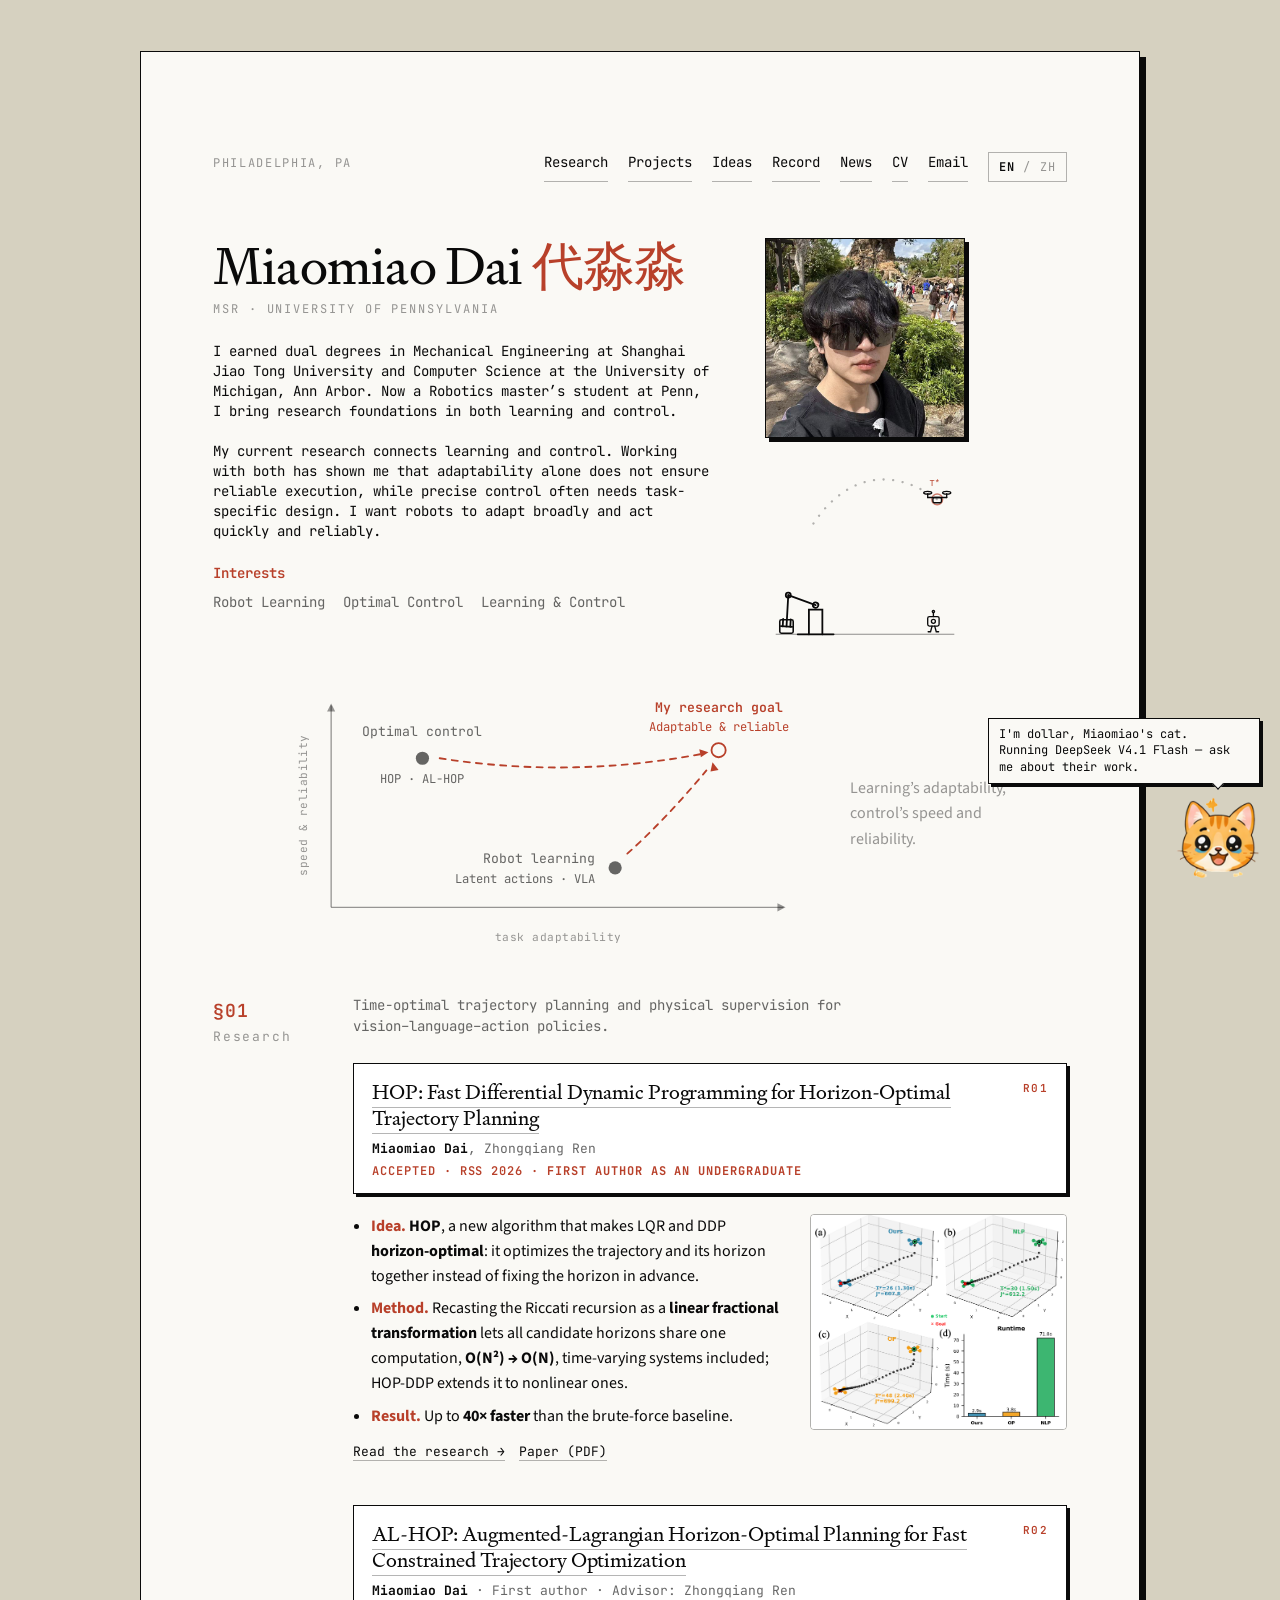
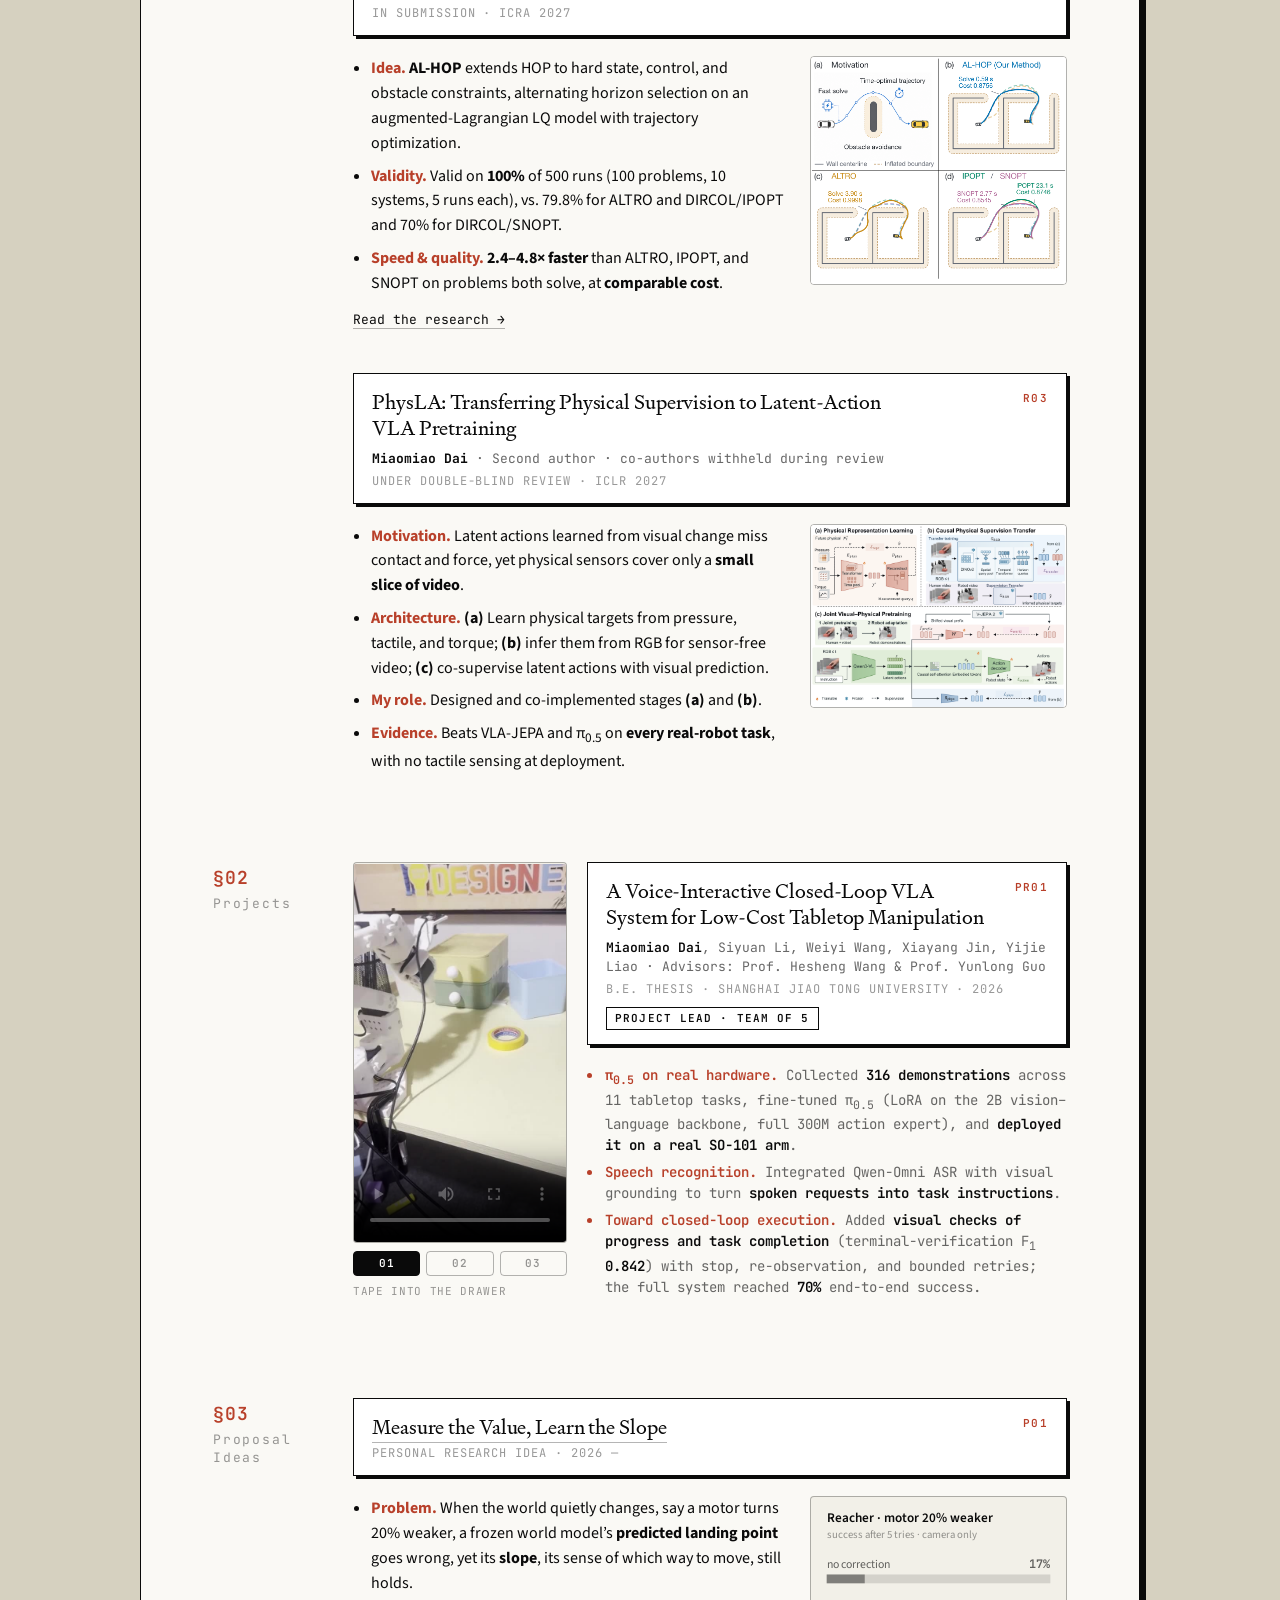
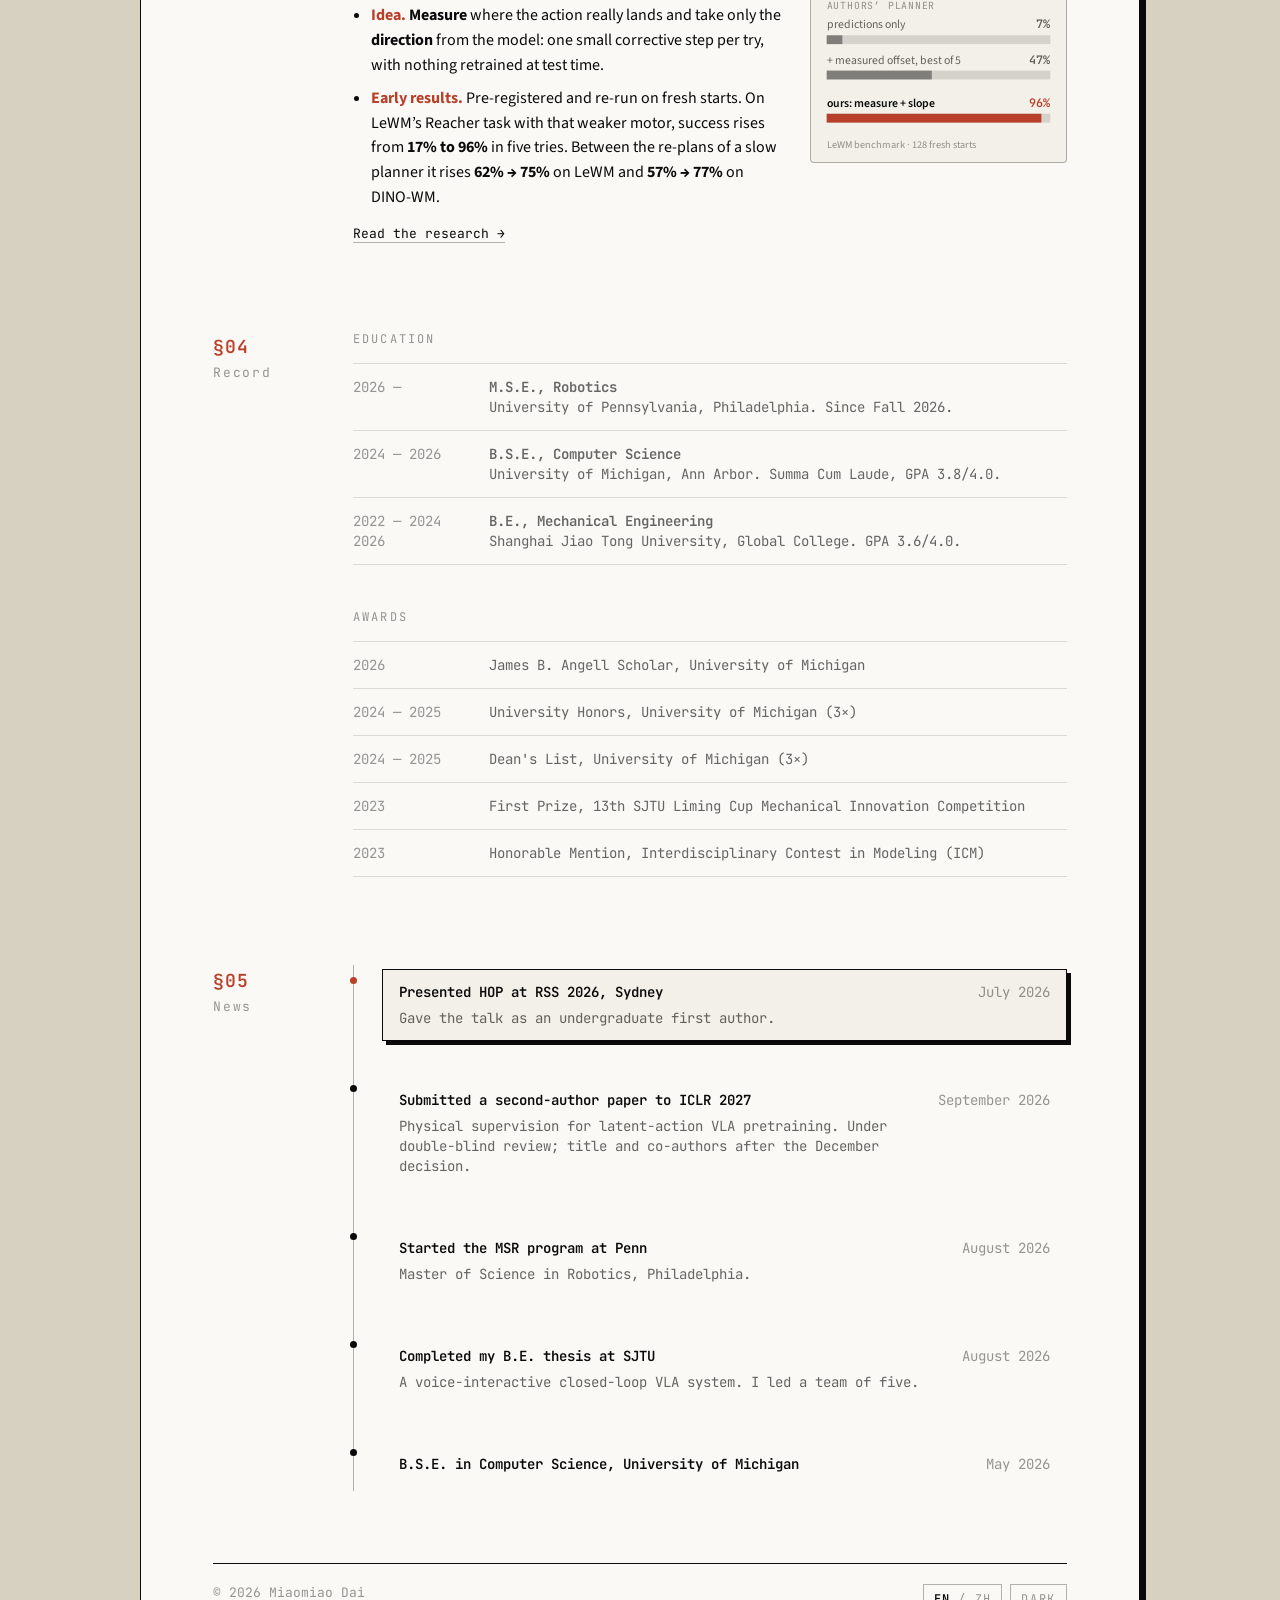
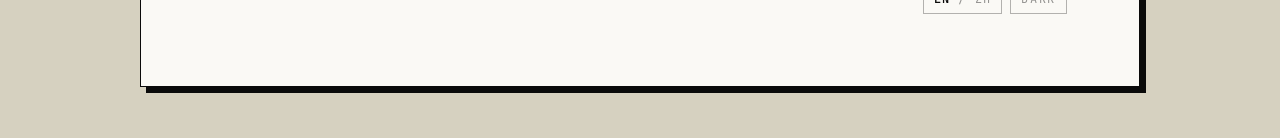
==== commit 1854ff94: "Move Measure the Value, Learn the Slope to Proposal Ideas; keep it off the CV - Research is back to " ====
--- a/index.html
+++ b/index.html
@@ -58,6 +58,7 @@
     <nav class="nav" aria-label="Primary">
       <a href="#publications"><span class="lang-en">Research</span><span class="lang-zh">研究</span></a>
       <a href="#projects"><span class="lang-en">Projects</span><span class="lang-zh">项目</span></a>
+      <a href="#proposals"><span class="lang-en">Ideas</span><span class="lang-zh">构想</span></a>
       <a href="#experience"><span class="lang-en">Record</span><span class="lang-zh">履历</span></a>
       <a href="#news"><span class="lang-en">News</span><span class="lang-zh">近况</span></a>
       <a href="files/cv.pdf">CV</a>
@@ -344,92 +345,18 @@
     </section>
 
     <!-- ===== §01 Research ============================================
-         Current work first: the ICML 2027 project, which the research
-         summary page describes and outreach links to. Then published and
-         submitted papers. Bold marks me in an author list. The PhysLA card
-         stays high level while it is under double-blind review. -->
+         Published, submitted, and in-progress work, in that order. Bold
+         marks me in an author list. Unpublished entries are deliberately
+         high level: no thresholds, no dataset inventory, no target venue
+         until the paper is out. -->
     <section class="section rail" id="publications">
       <div class="rail__mark">§01<span><span class="lang-en">Research</span><span class="lang-zh">研究</span></span></div>
       <div>
 
         <p class="section-intro">
-          <span class="lang-en">World models for robot control, time-optimal trajectory planning, and physical supervision for vision&ndash;language&ndash;action policies.</span>
-          <span class="lang-zh">面向机器人控制的世界模型、时间最优轨迹规划，以及视觉–语言–动作策略的物理监督。</span>
+          <span class="lang-en">Time-optimal trajectory planning and physical supervision for vision&ndash;language&ndash;action policies.</span>
+          <span class="lang-zh">时间最优轨迹规划，以及视觉–语言–动作策略的物理监督。</span>
         </p>
-
-<!-- Measure the Value, Learn the Slope (ICML 2027, in preparation).
-     Every number here is a pre-registered result that was re-run on fresh
-     starts, and each one appears on the research summary page. The chart
-     is inline SVG so it follows the theme: one row of the LeWM table, the
-     same Reacher setting the summary page animates. 2.28 px per point. -->
-<article class="pub research-preview">
-  <div class="pub__card">
-    <h2 class="pub__title"><a href="measure-the-value-learn-the-slope.html">Measure the Value, Learn the Slope</a></h2>
-    <p class="pub__authors"><span class="lang-en"><b>Miaomiao Dai</b> · First author</span><span class="lang-zh"><b>代淼淼</b> · 第一作者</span></p>
-    <p class="pub__venue"><span class="lang-en">In preparation for ICML 2027</span><span class="lang-zh">准备投稿 ICML 2027</span></p>
-  </div>
-  <div class="research-body">
-    <div>
-      <div class="research-summary">
-<ul class="research-points lang-en">
-  <li><b>Problem.</b> When the world quietly changes, say a motor turns 20% weaker, a frozen world model’s <b>predicted landing point</b> goes wrong, yet its <b>slope</b>, its sense of which way to move, still holds.</li>
-  <li><b>Idea.</b> <b>Measure</b> where the action really lands and take only the <b>direction</b> from the model: one small corrective step per try, with nothing retrained at test time.</li>
-  <li><b>Evidence.</b> Pre-registered and re-run on fresh starts. On LeWM’s Reacher task with that weaker motor, success rises from <b class="nowrap">17% to 96%</b> in five tries. Between the re-plans of a slow planner it rises <b class="nowrap">62% → 75%</b> on LeWM and <b class="nowrap">57% → 77%</b> on DINO-WM.</li>
-</ul>
-<ul class="research-points lang-zh">
-  <li><b>问题：</b>现实悄悄变化时（比如电机弱了 20%），冻结的世界模型预测的<b>落点</b>会错，但它的<b>斜率</b>（方向感，往哪边调）还在。</li>
-  <li><b>思路：</b>落点靠<b>实测</b>，方向向模型要：每次只走一小步修正，测试时不重新训练任何东西。</li>
-  <li><b>证据：</b>预先登记判据，并在全新起点上重跑确认。LeWM 的 Reacher 任务上电机弱 20% 时，五次尝试内成功率从 <b class="nowrap">17% 升到 96%</b>；放在慢规划器的两次规划之间，LeWM 上 <b class="nowrap">62% → 75%</b>，DINO-WM 上 <b class="nowrap">57% → 77%</b>。</li>
-</ul>
-</div>
-      <ul class="pub__links"><li><a href="measure-the-value-learn-the-slope.html"><span class="lang-en">Read the research →</span><span class="lang-zh">阅读研究详情 →</span></a></li></ul>
-    </div>
-    <figure class="research-figure">
-      <a class="research-visual" href="measure-the-value-learn-the-slope.html" aria-label="Read more about Measure the Value, Learn the Slope">
-        <svg class="card-chart" viewBox="0 0 260 270" width="260" height="270" role="img"
-             aria-label="LeWM benchmark, Reacher task with the motor 20% weaker, success after five tries from the camera image alone, 128 fresh starts: no correction 17%; the authors’ planner on its predictions 7%; the authors’ planner with the measured offset, best of five, 47%; ours 96%.">
-          <text x="16" y="25" class="cc-title"><tspan class="lang-en">Reacher · motor 20% weaker</tspan><tspan class="lang-zh">Reacher · 电机弱 20%</tspan></text>
-          <text x="16" y="42" class="cc-sub"><tspan class="lang-en">success after 5 tries · camera only</tspan><tspan class="lang-zh">第 5 次后的成功率 · 只用相机</tspan></text>
-
-          <g class="cc-track" fill="currentColor">
-            <rect x="16" y="79" width="228" height="9"/>
-            <rect x="16" y="141" width="228" height="9"/>
-            <rect x="16" y="177" width="228" height="9"/>
-            <rect x="16" y="221" width="228" height="9"/>
-          </g>
-
-          <text x="16" y="114" class="cc-group"><tspan class="lang-en">authors’ planner</tspan><tspan class="lang-zh">作者的规划器</tspan></text>
-
-          <g class="cc-base" fill="currentColor">
-            <text x="16" y="72" class="cc-label"><tspan class="lang-en">no correction</tspan><tspan class="lang-zh">不修正</tspan></text>
-            <text x="244" y="72" text-anchor="end" class="cc-value">17%</text>
-            <rect x="16" y="79" width="38.76" height="9"/>
-          </g>
-
-          <g class="cc-base" fill="currentColor">
-            <text x="16" y="134" class="cc-label"><tspan class="lang-en">predictions only</tspan><tspan class="lang-zh">只靠预测</tspan></text>
-            <text x="244" y="134" text-anchor="end" class="cc-value">7%</text>
-            <rect x="16" y="141" width="15.96" height="9"/>
-          </g>
-
-          <g class="cc-base" fill="currentColor">
-            <text x="16" y="170" class="cc-label"><tspan class="lang-en">+ measured offset, best of 5</tspan><tspan class="lang-zh">+ 实测纠偏，5 次取最好</tspan></text>
-            <text x="244" y="170" text-anchor="end" class="cc-value">47%</text>
-            <rect x="16" y="177" width="107.16" height="9"/>
-          </g>
-
-          <g class="cc-ours" fill="currentColor">
-            <text x="16" y="214" class="cc-label cc-label--ours"><tspan class="lang-en">ours: measure + slope</tspan><tspan class="lang-zh">我们：实测 + 斜率</tspan></text>
-            <text x="244" y="214" text-anchor="end" class="cc-value">96%</text>
-            <rect x="16" y="221" width="218.88" height="9"/>
-          </g>
-
-          <text x="16" y="256" class="cc-foot"><tspan class="lang-en">LeWM benchmark · 128 fresh starts</tspan><tspan class="lang-zh">LeWM 基准 · 128 个全新起点</tspan></text>
-        </svg>
-      </a>
-    </figure>
-  </div>
-</article>
 
 <article class="pub research-preview">
   <div class="pub__card">
@@ -575,9 +502,91 @@
       </div>
     </section>
 
-    <!-- ===== §03 Record ============================================== -->
+    <!-- ===== §03 Proposal Ideas ====================================== -->
+    <section class="section rail" id="proposals">
+      <div class="rail__mark">§03<span><span class="lang-en">Proposal Ideas</span><span class="lang-zh">研究构想</span></span></div>
+      <div>
+
+<!-- Measure the Value, Learn the Slope sits under Proposal Ideas, not
+     Research, and stays out of the CV (user, 2026-10-07). Every number in
+     "Early results" is a pre-registered result that was re-run on fresh
+     starts, and each one appears on the research summary page. The chart
+     is inline SVG so it follows the theme: one row of the LeWM table, the
+     same Reacher setting the summary page animates. 2.28 px per point. -->
+<article class="pub pub--proposal research-preview">
+  <div class="pub__card">
+    <h2 class="pub__title"><a href="measure-the-value-learn-the-slope.html">Measure the Value, Learn the Slope</a></h2>
+    <p class="pub__venue"><span class="lang-en">Personal research idea · 2026 —</span><span class="lang-zh">个人研究构想 · 2026 —</span></p>
+  </div>
+  <div class="research-body">
+    <div>
+      <div class="research-summary">
+<ul class="research-points lang-en">
+  <li><b>Problem.</b> When the world quietly changes, say a motor turns 20% weaker, a frozen world model’s <b>predicted landing point</b> goes wrong, yet its <b>slope</b>, its sense of which way to move, still holds.</li>
+  <li><b>Idea.</b> <b>Measure</b> where the action really lands and take only the <b>direction</b> from the model: one small corrective step per try, with nothing retrained at test time.</li>
+  <li><b>Early results.</b> Pre-registered and re-run on fresh starts. On LeWM’s Reacher task with that weaker motor, success rises from <b class="nowrap">17% to 96%</b> in five tries. Between the re-plans of a slow planner it rises <b class="nowrap">62% → 75%</b> on LeWM and <b class="nowrap">57% → 77%</b> on DINO-WM.</li>
+</ul>
+<ul class="research-points lang-zh">
+  <li><b>问题：</b>现实悄悄变化时（比如电机弱了 20%），冻结的世界模型预测的<b>落点</b>会错，但它的<b>斜率</b>（方向感，往哪边调）还在。</li>
+  <li><b>思路：</b>落点靠<b>实测</b>，方向向模型要：每次只走一小步修正，测试时不重新训练任何东西。</li>
+  <li><b>初步结果：</b>预先登记判据，并在全新起点上重跑确认。LeWM 的 Reacher 任务上电机弱 20% 时，五次尝试内成功率从 <b class="nowrap">17% 升到 96%</b>；放在慢规划器的两次规划之间，LeWM 上 <b class="nowrap">62% → 75%</b>，DINO-WM 上 <b class="nowrap">57% → 77%</b>。</li>
+</ul>
+</div>
+      <ul class="pub__links"><li><a href="measure-the-value-learn-the-slope.html"><span class="lang-en">Read the research →</span><span class="lang-zh">阅读研究详情 →</span></a></li></ul>
+    </div>
+    <figure class="research-figure">
+      <a class="research-visual" href="measure-the-value-learn-the-slope.html" aria-label="Read more about Measure the Value, Learn the Slope">
+        <svg class="card-chart" viewBox="0 0 260 270" width="260" height="270" role="img"
+             aria-label="LeWM benchmark, Reacher task with the motor 20% weaker, success after five tries from the camera image alone, 128 fresh starts: no correction 17%; the authors’ planner on its predictions 7%; the authors’ planner with the measured offset, best of five, 47%; ours 96%.">
+          <text x="16" y="25" class="cc-title"><tspan class="lang-en">Reacher · motor 20% weaker</tspan><tspan class="lang-zh">Reacher · 电机弱 20%</tspan></text>
+          <text x="16" y="42" class="cc-sub"><tspan class="lang-en">success after 5 tries · camera only</tspan><tspan class="lang-zh">第 5 次后的成功率 · 只用相机</tspan></text>
+
+          <g class="cc-track" fill="currentColor">
+            <rect x="16" y="79" width="228" height="9"/>
+            <rect x="16" y="141" width="228" height="9"/>
+            <rect x="16" y="177" width="228" height="9"/>
+            <rect x="16" y="221" width="228" height="9"/>
+          </g>
+
+          <text x="16" y="114" class="cc-group"><tspan class="lang-en">authors’ planner</tspan><tspan class="lang-zh">作者的规划器</tspan></text>
+
+          <g class="cc-base" fill="currentColor">
+            <text x="16" y="72" class="cc-label"><tspan class="lang-en">no correction</tspan><tspan class="lang-zh">不修正</tspan></text>
+            <text x="244" y="72" text-anchor="end" class="cc-value">17%</text>
+            <rect x="16" y="79" width="38.76" height="9"/>
+          </g>
+
+          <g class="cc-base" fill="currentColor">
+            <text x="16" y="134" class="cc-label"><tspan class="lang-en">predictions only</tspan><tspan class="lang-zh">只靠预测</tspan></text>
+            <text x="244" y="134" text-anchor="end" class="cc-value">7%</text>
+            <rect x="16" y="141" width="15.96" height="9"/>
+          </g>
+
+          <g class="cc-base" fill="currentColor">
+            <text x="16" y="170" class="cc-label"><tspan class="lang-en">+ measured offset, best of 5</tspan><tspan class="lang-zh">+ 实测纠偏，5 次取最好</tspan></text>
+            <text x="244" y="170" text-anchor="end" class="cc-value">47%</text>
+            <rect x="16" y="177" width="107.16" height="9"/>
+          </g>
+
+          <g class="cc-ours" fill="currentColor">
+            <text x="16" y="214" class="cc-label cc-label--ours"><tspan class="lang-en">ours: measure + slope</tspan><tspan class="lang-zh">我们：实测 + 斜率</tspan></text>
+            <text x="244" y="214" text-anchor="end" class="cc-value">96%</text>
+            <rect x="16" y="221" width="218.88" height="9"/>
+          </g>
+
+          <text x="16" y="256" class="cc-foot"><tspan class="lang-en">LeWM benchmark · 128 fresh starts</tspan><tspan class="lang-zh">LeWM 基准 · 128 个全新起点</tspan></text>
+        </svg>
+      </a>
+    </figure>
+  </div>
+</article>
+
+      </div>
+    </section>
+
+    <!-- ===== §04 Record ============================================== -->
     <section class="section rail" id="experience">
-      <div class="rail__mark">§03<span><span class="lang-en">Record</span><span class="lang-zh">履历</span></span></div>
+      <div class="rail__mark">§04<span><span class="lang-en">Record</span><span class="lang-zh">履历</span></span></div>
       <div>
 
         <h2 class="eyebrow"><span class="lang-en">Education</span><span class="lang-zh">教育背景</span></h2>
@@ -635,9 +644,9 @@
       </div>
     </section>
 
-    <!-- ===== §04 News ================================================ -->
+    <!-- ===== §05 News ================================================ -->
     <section class="section rail" id="news">
-      <div class="rail__mark">§04<span><span class="lang-en">News</span><span class="lang-zh">近况</span></span></div>
+      <div class="rail__mark">§05<span><span class="lang-en">News</span><span class="lang-zh">近况</span></span></div>
       <div>
         <ul class="timeline">
 
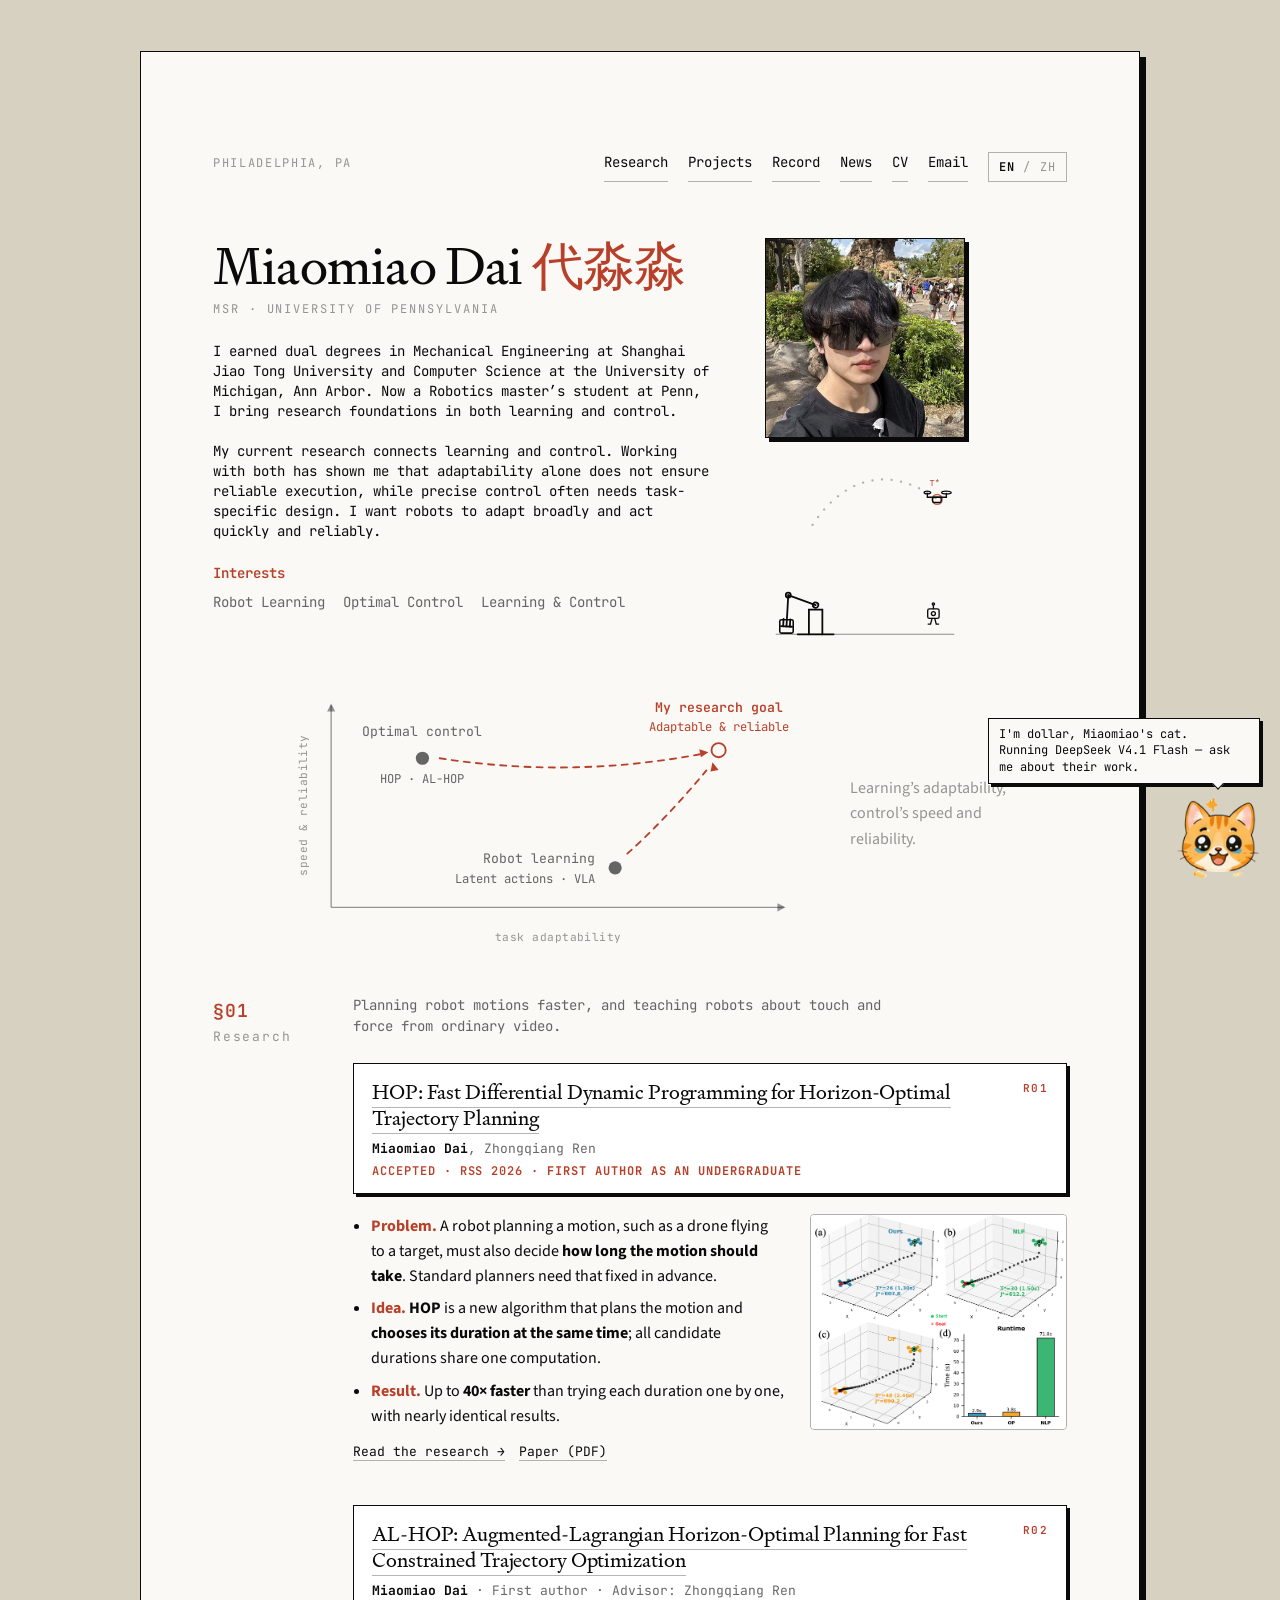
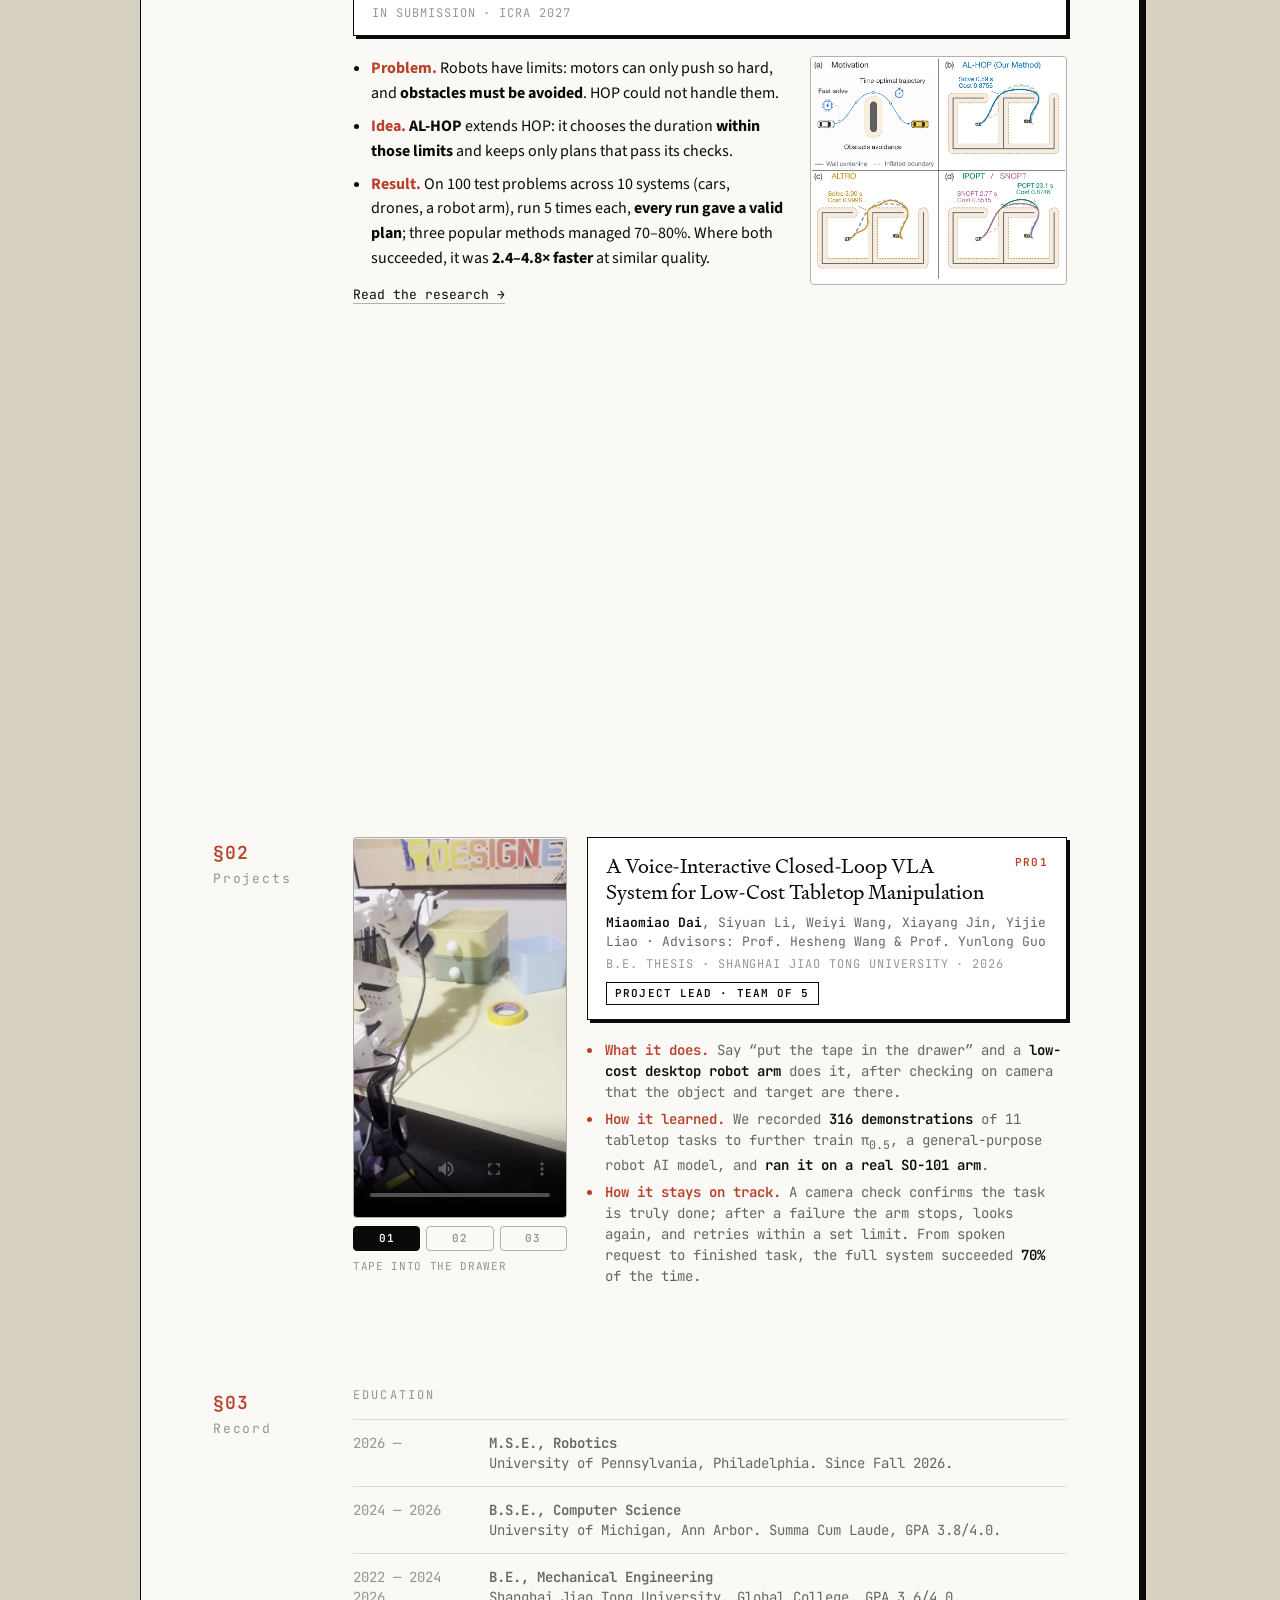
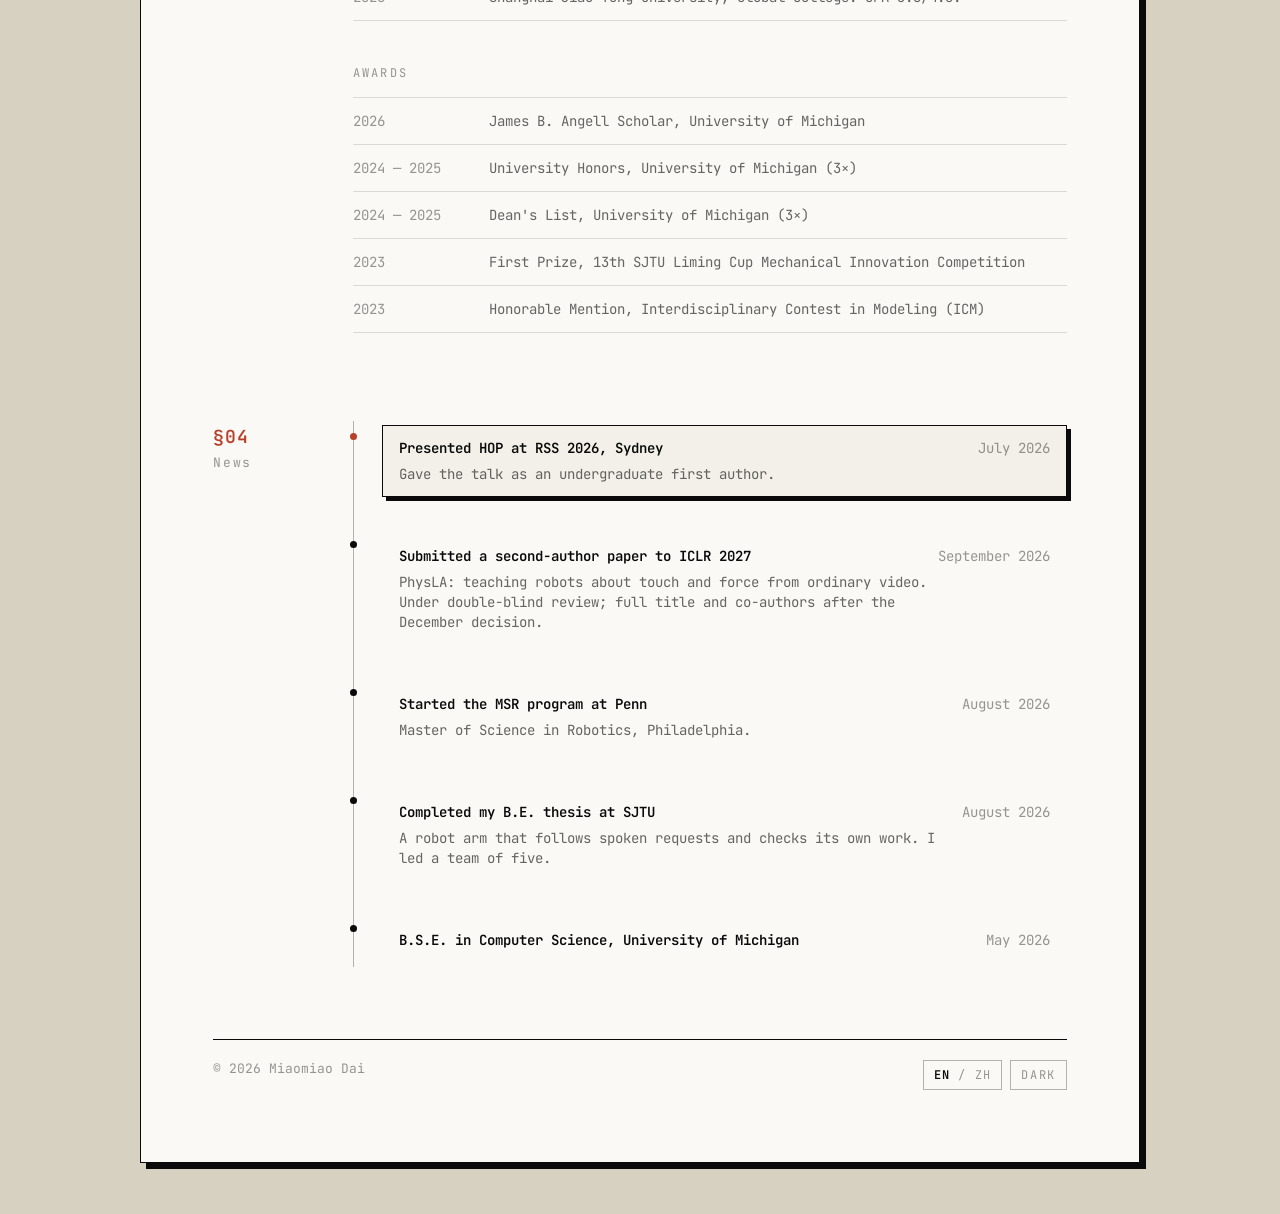
==== commit cfbd1790: "Homepage in plain language; drop Proposal Ideas; CV wording - Research and project cards rewritten f" ====
--- a/index.html
+++ b/index.html
@@ -58,7 +58,6 @@
     <nav class="nav" aria-label="Primary">
       <a href="#publications"><span class="lang-en">Research</span><span class="lang-zh">研究</span></a>
       <a href="#projects"><span class="lang-en">Projects</span><span class="lang-zh">项目</span></a>
-      <a href="#proposals"><span class="lang-en">Ideas</span><span class="lang-zh">构想</span></a>
       <a href="#experience"><span class="lang-en">Record</span><span class="lang-zh">履历</span></a>
       <a href="#news"><span class="lang-en">News</span><span class="lang-zh">近况</span></a>
       <a href="files/cv.pdf">CV</a>
@@ -354,8 +353,8 @@
       <div>
 
         <p class="section-intro">
-          <span class="lang-en">Time-optimal trajectory planning and physical supervision for vision&ndash;language&ndash;action policies.</span>
-          <span class="lang-zh">时间最优轨迹规划，以及视觉–语言–动作策略的物理监督。</span>
+          <span class="lang-en">Planning robot motions faster, and teaching robots about touch and force from ordinary video.</span>
+          <span class="lang-zh">让机器人更快地规划动作，并让它从普通视频中学到接触与受力。</span>
         </p>
 
 <article class="pub research-preview">
@@ -368,14 +367,14 @@
     <div>
       <div class="research-summary">
 <ul class="research-points lang-en">
-  <li><b>Idea.</b> <b>HOP</b>, a new algorithm that makes LQR and DDP <b>horizon-optimal</b>: it optimizes the trajectory and its horizon together instead of fixing the horizon in advance.</li>
-  <li><b>Method.</b> Recasting the Riccati recursion as a <b>linear fractional transformation</b> lets all candidate horizons share one computation, <b>O(N²) → O(N)</b>, time-varying systems included; HOP-DDP extends it to nonlinear ones.</li>
-  <li><b>Result.</b> Up to <b>40× faster</b> than the brute-force baseline.</li>
+  <li><b>Problem.</b> A robot planning a motion, such as a drone flying to a target, must also decide <b>how long the motion should take</b>. Standard planners need that fixed in advance.</li>
+  <li><b>Idea.</b> <b>HOP</b> is a new algorithm that plans the motion and <b>chooses its duration at the same time</b>; all candidate durations share one computation.</li>
+  <li><b>Result.</b> Up to <b>40× faster</b> than trying each duration one by one, with nearly identical results.</li>
 </ul>
 <ul class="research-points lang-zh">
-  <li><b>思路：</b>全新算法 <b>HOP</b> 让 LQR 与 DDP 实现<b>视界最优</b>：同时优化轨迹与视界，而不是预先固定视界。</li>
-  <li><b>方法：</b>把 Riccati 递推改写为<b>线性分式变换</b>，所有候选视界共享一次计算，<b>O(N²) → O(N)</b>，时变系统同样适用；HOP-DDP 再推广到非线性系统。</li>
-  <li><b>结果：</b>比暴力搜索基线<b>最高快 40 倍</b>。</li>
+  <li><b>问题：</b>机器人规划一段动作（比如无人机飞向目标）时，还得决定<b>这段动作该用多久</b>；传统规划方法要求事先把时长定好。</li>
+  <li><b>思路：</b>全新算法 <b>HOP</b> 在规划动作的同时<b>选出合适的时长</b>，所有候选时长共用一次计算。</li>
+  <li><b>结果：</b>比逐个尝试候选时长<b>最高快 40 倍</b>，结果几乎相同。</li>
 </ul>
 </div>
       <ul class="pub__links"><li><a href="project.html"><span class="lang-en">Read the research →</span><span class="lang-zh">阅读研究详情 →</span></a></li><li><a href="files/HOP.pdf">Paper (PDF)</a></li></ul>
@@ -396,14 +395,14 @@
     <div>
       <div class="research-summary">
 <ul class="research-points lang-en">
-  <li><b>Idea.</b> <b>AL-HOP</b> extends HOP to hard state, control, and obstacle constraints, alternating horizon selection on an augmented-Lagrangian LQ model with trajectory optimization.</li>
-  <li><b>Validity.</b> Valid on <b>100%</b> of 500 runs (100 problems, 10 systems, 5 runs each), vs. 79.8% for ALTRO and DIRCOL/IPOPT and 70% for DIRCOL/SNOPT.</li>
-  <li><b>Speed &amp; quality.</b> <b>2.4–4.8× faster</b> than ALTRO, IPOPT, and SNOPT on problems both solve, at <b>comparable cost</b>.</li>
+  <li><b>Problem.</b> Robots have limits: motors can only push so hard, and <b>obstacles must be avoided</b>. HOP could not handle them.</li>
+  <li><b>Idea.</b> <b>AL-HOP</b> extends HOP: it chooses the duration <b>within those limits</b> and keeps only plans that pass its checks.</li>
+  <li><b>Result.</b> On 100 test problems across 10 systems (cars, drones, a robot arm), run 5 times each, <b>every run gave a valid plan</b>; three popular methods managed 70–80%. Where both succeeded, it was <b>2.4–4.8× faster</b> at similar quality.</li>
 </ul>
 <ul class="research-points lang-zh">
-  <li><b>思路：</b><b>AL-HOP</b> 把 HOP 推广到状态、控制与障碍物硬约束：在增广拉格朗日 LQ 模型上选择视界，并与轨迹优化交替进行。</li>
-  <li><b>有效性：</b>10 类系统、100 个问题各运行 5 次，500 次<b>全部有效</b>；ALTRO 与 DIRCOL/IPOPT 为 79.8%，DIRCOL/SNOPT 为 70%。</li>
-  <li><b>速度与质量：</b>在双方都有效的问题上，比 ALTRO、IPOPT、SNOPT <b>快 2.4–4.8 倍</b>，<b>代价相当</b>。</li>
+  <li><b>问题：</b>真实机器人处处受限：电机出力有上限，还要<b>避开障碍物</b>。HOP 处理不了这些限制。</li>
+  <li><b>思路：</b><b>AL-HOP</b> 是 HOP 的推广：选出合适的时长，同时<b>满足这些限制</b>，方案通过检验才保留。</li>
+  <li><b>结果：</b>10 类系统（小车、无人机、机械臂等）共 100 道测试题，每题运行 5 次，<b>每一次都给出有效方案</b>；三种常用方法只有 70%–80%。在双方都成功的题目上，它<b>快 2.4–4.8 倍</b>，方案质量相当。</li>
 </ul>
 </div>
       <ul class="pub__links"><li><a href="al-hop.html"><span class="lang-en">Read the research →</span><span class="lang-zh">阅读研究详情 →</span></a></li></ul>
@@ -428,16 +427,16 @@
     <div>
       <div class="research-summary">
 <ul class="research-points lang-en">
-  <li><b>Motivation.</b> Latent actions learned from visual change miss contact and force, yet physical sensors cover only a <b>small slice of video</b>.</li>
-  <li><b>Architecture.</b> <b>(a)</b> Learn physical targets from pressure, tactile, and torque; <b>(b)</b> infer them from RGB for sensor-free video; <b>(c)</b> co-supervise latent actions with visual prediction.</li>
-  <li><b>My role.</b> Designed and co-implemented stages <b>(a)</b> and <b>(b)</b>.</li>
-  <li><b>Evidence.</b> Beats VLA-JEPA and &pi;<sub>0.5</sub> on <b>every real-robot task</b>, with no tactile sensing at deployment.</li>
+  <li><b>Problem.</b> Video shows a robot how a task looks, not how it feels: how hard to press, when contact happens. Sensors that record this cover only a <b>small slice of video</b>.</li>
+  <li><b>Idea.</b> <b>(a)</b> Learn touch and force where sensors exist; <b>(b)</b> infer them from camera video alone, so ordinary video gets them too; <b>(c)</b> train the robot on both sight and inferred touch.</li>
+  <li><b>My role.</b> Designed and co-implemented steps <b>(a)</b> and <b>(b)</b>.</li>
+  <li><b>Result.</b> Beats two strong methods (VLA-JEPA, π<sub>0.5</sub>) on <b>all five real-robot tasks</b>, with <b>no touch sensors</b> at deployment.</li>
 </ul>
 <ul class="research-points lang-zh">
-  <li><b>动机：</b>从画面变化学到的隐动作捕捉不到接触与受力，而物理传感器只覆盖<b>很小一部分视频</b>。</li>
-  <li><b>架构：</b><b>(a)</b> 从压力、触觉、力矩中学物理目标；<b>(b)</b> 只凭 RGB 为无传感器视频推断这些目标；<b>(c)</b> 与视觉预测共同监督隐动作。</li>
-  <li><b>我的贡献：</b>设计并与学长共同实现了 <b>(a)</b> 与 <b>(b)</b>。</li>
-  <li><b>证据：</b>五个真实机器人任务上<b>每一项</b>都超过 VLA-JEPA 与 &pi;<sub>0.5</sub>，部署时无需触觉传感。</li>
+  <li><b>问题：</b>视频只让机器人看到动作“看起来怎样”，看不到“摸起来怎样”：按得多重、何时碰到物体。能记录这些的传感器只覆盖<b>很小一部分视频</b>。</li>
+  <li><b>思路：</b><b>(a)</b> 在有传感器的数据上学会触觉与受力；<b>(b)</b> 只看画面就推断出它们，让普通视频也用得上；<b>(c)</b> 让机器人同时从画面和推断出的触觉中学习。</li>
+  <li><b>我的贡献：</b>设计了 <b>(a)</b>、<b>(b)</b> 两步，并与学长共同实现。</li>
+  <li><b>结果：</b>五个真实机器人任务上<b>每一项</b>都超过两种强方法（VLA-JEPA、π<sub>0.5</sub>），部署时<b>无需触觉传感器</b>。</li>
 </ul>
 </div>
     </div>
@@ -487,14 +486,14 @@
           </div>
           <div class="pub__body">
             <ul class="pub__points lang-en">
-              <li><b>π<sub>0.5</sub> on real hardware.</b> Collected <b>316 demonstrations</b> across 11 tabletop tasks, fine-tuned π<sub>0.5</sub> (LoRA on the 2B vision–language backbone, full 300M action expert), and <b>deployed it on a real SO-101 arm</b>.</li>
-              <li><b>Speech recognition.</b> Integrated Qwen-Omni ASR with visual grounding to turn <b>spoken requests into task instructions</b>.</li>
-              <li><b>Toward closed-loop execution.</b> Added <b>visual checks of progress and task completion</b> (terminal-verification F<sub>1</sub> <b>0.842</b>) with stop, re-observation, and bounded retries; the full system reached <b>70%</b> end-to-end success.</li>
+              <li><b>What it does.</b> Say “put the tape in the drawer” and a <b>low-cost desktop robot arm</b> does it, after checking on camera that the object and target are there.</li>
+              <li><b>How it learned.</b> We recorded <b>316 demonstrations</b> of 11 tabletop tasks to further train π<sub>0.5</sub>, a general-purpose robot AI model, and <b>ran it on a real SO-101 arm</b>.</li>
+              <li><b>How it stays on track.</b> A camera check confirms the task is truly done; after a failure the arm stops, looks again, and retries within a set limit. From spoken request to finished task, the full system succeeded <b>70%</b> of the time.</li>
             </ul>
             <ul class="pub__points lang-zh">
-              <li><b>π<sub>0.5</sub> 实机部署：</b>采集 11 类桌面任务的 <b>316 条演示</b>，微调 π<sub>0.5</sub>（2B 视觉–语言主干 LoRA，300M 动作专家全量训练），并<b>部署到真实 SO-101 机械臂</b>。</li>
-              <li><b>语音识别：</b>接入 Qwen-Omni 语音识别并结合视觉定位，把<b>口头请求转成任务指令</b>。</li>
-              <li><b>闭环探索：</b>加入<b>进度与任务完成状态的视觉核验</b>（终态核验 F<sub>1</sub> <b>0.842</b>），支持停止、重新观测与有限次重试；完整系统端到端成功率 <b>70%</b>。</li>
+              <li><b>它能做什么：</b>说一句“把胶带放进抽屉”，一台<b>低成本桌面机械臂</b>就会去完成；动手前，它会先从相机画面里确认物体和目标位置都在。</li>
+              <li><b>它怎么学会的：</b>我们采集了 11 类桌面任务的 <b>316 条演示</b>，用来进一步训练通用机器人大模型 π<sub>0.5</sub>，并<b>部署到真实的 SO-101 机械臂</b>上。</li>
+              <li><b>它怎么检查和纠错：</b>用相机确认任务是否真的完成；一旦失败，机械臂会停下、重新观察，并在限定次数内重试。从听到指令到完成任务，整套系统的成功率为 <b>70%</b>。</li>
             </ul>
           </div>
         </div>
@@ -502,91 +501,9 @@
       </div>
     </section>
 
-    <!-- ===== §03 Proposal Ideas ====================================== -->
-    <section class="section rail" id="proposals">
-      <div class="rail__mark">§03<span><span class="lang-en">Proposal Ideas</span><span class="lang-zh">研究构想</span></span></div>
-      <div>
-
-<!-- Measure the Value, Learn the Slope sits under Proposal Ideas, not
-     Research, and stays out of the CV (user, 2026-10-07). Every number in
-     "Early results" is a pre-registered result that was re-run on fresh
-     starts, and each one appears on the research summary page. The chart
-     is inline SVG so it follows the theme: one row of the LeWM table, the
-     same Reacher setting the summary page animates. 2.28 px per point. -->
-<article class="pub pub--proposal research-preview">
-  <div class="pub__card">
-    <h2 class="pub__title"><a href="measure-the-value-learn-the-slope.html">Measure the Value, Learn the Slope</a></h2>
-    <p class="pub__venue"><span class="lang-en">Personal research idea · 2026 —</span><span class="lang-zh">个人研究构想 · 2026 —</span></p>
-  </div>
-  <div class="research-body">
-    <div>
-      <div class="research-summary">
-<ul class="research-points lang-en">
-  <li><b>Problem.</b> When the world quietly changes, say a motor turns 20% weaker, a frozen world model’s <b>predicted landing point</b> goes wrong, yet its <b>slope</b>, its sense of which way to move, still holds.</li>
-  <li><b>Idea.</b> <b>Measure</b> where the action really lands and take only the <b>direction</b> from the model: one small corrective step per try, with nothing retrained at test time.</li>
-  <li><b>Early results.</b> Pre-registered and re-run on fresh starts. On LeWM’s Reacher task with that weaker motor, success rises from <b class="nowrap">17% to 96%</b> in five tries. Between the re-plans of a slow planner it rises <b class="nowrap">62% → 75%</b> on LeWM and <b class="nowrap">57% → 77%</b> on DINO-WM.</li>
-</ul>
-<ul class="research-points lang-zh">
-  <li><b>问题：</b>现实悄悄变化时（比如电机弱了 20%），冻结的世界模型预测的<b>落点</b>会错，但它的<b>斜率</b>（方向感，往哪边调）还在。</li>
-  <li><b>思路：</b>落点靠<b>实测</b>，方向向模型要：每次只走一小步修正，测试时不重新训练任何东西。</li>
-  <li><b>初步结果：</b>预先登记判据，并在全新起点上重跑确认。LeWM 的 Reacher 任务上电机弱 20% 时，五次尝试内成功率从 <b class="nowrap">17% 升到 96%</b>；放在慢规划器的两次规划之间，LeWM 上 <b class="nowrap">62% → 75%</b>，DINO-WM 上 <b class="nowrap">57% → 77%</b>。</li>
-</ul>
-</div>
-      <ul class="pub__links"><li><a href="measure-the-value-learn-the-slope.html"><span class="lang-en">Read the research →</span><span class="lang-zh">阅读研究详情 →</span></a></li></ul>
-    </div>
-    <figure class="research-figure">
-      <a class="research-visual" href="measure-the-value-learn-the-slope.html" aria-label="Read more about Measure the Value, Learn the Slope">
-        <svg class="card-chart" viewBox="0 0 260 270" width="260" height="270" role="img"
-             aria-label="LeWM benchmark, Reacher task with the motor 20% weaker, success after five tries from the camera image alone, 128 fresh starts: no correction 17%; the authors’ planner on its predictions 7%; the authors’ planner with the measured offset, best of five, 47%; ours 96%.">
-          <text x="16" y="25" class="cc-title"><tspan class="lang-en">Reacher · motor 20% weaker</tspan><tspan class="lang-zh">Reacher · 电机弱 20%</tspan></text>
-          <text x="16" y="42" class="cc-sub"><tspan class="lang-en">success after 5 tries · camera only</tspan><tspan class="lang-zh">第 5 次后的成功率 · 只用相机</tspan></text>
-
-          <g class="cc-track" fill="currentColor">
-            <rect x="16" y="79" width="228" height="9"/>
-            <rect x="16" y="141" width="228" height="9"/>
-            <rect x="16" y="177" width="228" height="9"/>
-            <rect x="16" y="221" width="228" height="9"/>
-          </g>
-
-          <text x="16" y="114" class="cc-group"><tspan class="lang-en">authors’ planner</tspan><tspan class="lang-zh">作者的规划器</tspan></text>
-
-          <g class="cc-base" fill="currentColor">
-            <text x="16" y="72" class="cc-label"><tspan class="lang-en">no correction</tspan><tspan class="lang-zh">不修正</tspan></text>
-            <text x="244" y="72" text-anchor="end" class="cc-value">17%</text>
-            <rect x="16" y="79" width="38.76" height="9"/>
-          </g>
-
-          <g class="cc-base" fill="currentColor">
-            <text x="16" y="134" class="cc-label"><tspan class="lang-en">predictions only</tspan><tspan class="lang-zh">只靠预测</tspan></text>
-            <text x="244" y="134" text-anchor="end" class="cc-value">7%</text>
-            <rect x="16" y="141" width="15.96" height="9"/>
-          </g>
-
-          <g class="cc-base" fill="currentColor">
-            <text x="16" y="170" class="cc-label"><tspan class="lang-en">+ measured offset, best of 5</tspan><tspan class="lang-zh">+ 实测纠偏，5 次取最好</tspan></text>
-            <text x="244" y="170" text-anchor="end" class="cc-value">47%</text>
-            <rect x="16" y="177" width="107.16" height="9"/>
-          </g>
-
-          <g class="cc-ours" fill="currentColor">
-            <text x="16" y="214" class="cc-label cc-label--ours"><tspan class="lang-en">ours: measure + slope</tspan><tspan class="lang-zh">我们：实测 + 斜率</tspan></text>
-            <text x="244" y="214" text-anchor="end" class="cc-value">96%</text>
-            <rect x="16" y="221" width="218.88" height="9"/>
-          </g>
-
-          <text x="16" y="256" class="cc-foot"><tspan class="lang-en">LeWM benchmark · 128 fresh starts</tspan><tspan class="lang-zh">LeWM 基准 · 128 个全新起点</tspan></text>
-        </svg>
-      </a>
-    </figure>
-  </div>
-</article>
-
-      </div>
-    </section>
-
-    <!-- ===== §04 Record ============================================== -->
+    <!-- ===== §03 Record ============================================== -->
     <section class="section rail" id="experience">
-      <div class="rail__mark">§04<span><span class="lang-en">Record</span><span class="lang-zh">履历</span></span></div>
+      <div class="rail__mark">§03<span><span class="lang-en">Record</span><span class="lang-zh">履历</span></span></div>
       <div>
 
         <h2 class="eyebrow"><span class="lang-en">Education</span><span class="lang-zh">教育背景</span></h2>
@@ -644,9 +561,9 @@
       </div>
     </section>
 
-    <!-- ===== §05 News ================================================ -->
+    <!-- ===== §04 News ================================================ -->
     <section class="section rail" id="news">
-      <div class="rail__mark">§05<span><span class="lang-en">News</span><span class="lang-zh">近况</span></span></div>
+      <div class="rail__mark">§04<span><span class="lang-en">News</span><span class="lang-zh">近况</span></span></div>
       <div>
         <ul class="timeline">
 
@@ -680,8 +597,8 @@
                 </span>
               </div>
               <p class="entry__desc">
-                <span class="lang-en">Physical supervision for latent-action VLA pretraining. Under double-blind review; title and co-authors after the December decision.</span>
-                <span class="lang-zh">为隐动作 VLA 预训练引入物理监督。双盲评审中，标题与合作者待 12 月结果公布后公开。</span>
+                <span class="lang-en">PhysLA: teaching robots about touch and force from ordinary video. Under double-blind review; full title and co-authors after the December decision.</span>
+                <span class="lang-zh">PhysLA：让机器人从普通视频中学到接触与受力。双盲评审中，完整标题与合作者待 12 月结果公布后公开。</span>
               </p>
             </a>
           </li>
@@ -716,8 +633,8 @@
                 </span>
               </div>
               <p class="entry__desc">
-                <span class="lang-en">A voice-interactive closed-loop VLA system. I led a team of five.</span>
-                <span class="lang-zh">语音交互式闭环 VLA 系统，任五人小组组长。</span>
+                <span class="lang-en">A robot arm that follows spoken requests and checks its own work. I led a team of five.</span>
+                <span class="lang-zh">一台听得懂口头指令、还会自查结果的机械臂。任五人小组组长。</span>
               </p>
             </div>
           </li>
--- a/assets/paper.css
+++ b/assets/paper.css
@@ -874,21 +874,6 @@
 .research-visual:hover { outline: 1px solid var(--accent); outline-offset: 4px; }
 .research-visual svg { background: var(--paper-hi); }
 .research-visual svg text { font-family: var(--sans); fill: currentColor; }
-/* A results chart drawn inline on a research card, so it follows the theme.
-   Marks take `color` from their group, as in the duo chart: grey for the
-   baselines, accent for ours, a faint 100% track behind every bar. */
-.card-chart .cc-title { font-size: 13.5px; font-weight: 600; }
-.card-chart .cc-sub { font-size: 11px; color: var(--ink-3); }
-.card-chart .cc-foot { font-size: 10.5px; color: var(--ink-3); }
-.card-chart .cc-group { font: 400 10px/1 var(--mono); letter-spacing: .08em; text-transform: uppercase; color: var(--ink-3); }
-html[data-lang="zh"] .card-chart .cc-group { letter-spacing: .02em; }
-.card-chart .cc-label { font-size: 12px; color: var(--ink-2); }
-.card-chart .cc-label--ours { color: var(--ink); font-weight: 600; }
-.card-chart .cc-value { font: 600 12px/1 var(--mono); font-variant-numeric: tabular-nums; }
-.card-chart .cc-base .cc-value { color: var(--ink-2); }
-.card-chart .cc-track { color: var(--rule); }
-.card-chart .cc-base { color: var(--ink-3); }
-.card-chart .cc-ours { color: var(--accent); }
 
 /* Illustrated research articles share one reading measure. */
 .research-page { max-width: var(--measure); margin-inline: auto; }
@@ -1132,11 +1117,6 @@
   .pub__figs { grid-template-columns: 1fr; }
   .pub__figs .pub__thumb { max-width: none; }
 }
-
-/* Proposal ideas have their own series within the same card layout. */
-#proposals { counter-reset: proposal; }
-.pub--proposal { counter-increment: proposal; }
-.pub--proposal .pub__card::after { content: "P" counter(proposal, decimal-leading-zero); }
 
 /* A project is the same title-label-plus-body as a publication, with its
    own series (PR01, PR02 …). `counter-increment` here replaces the .pub
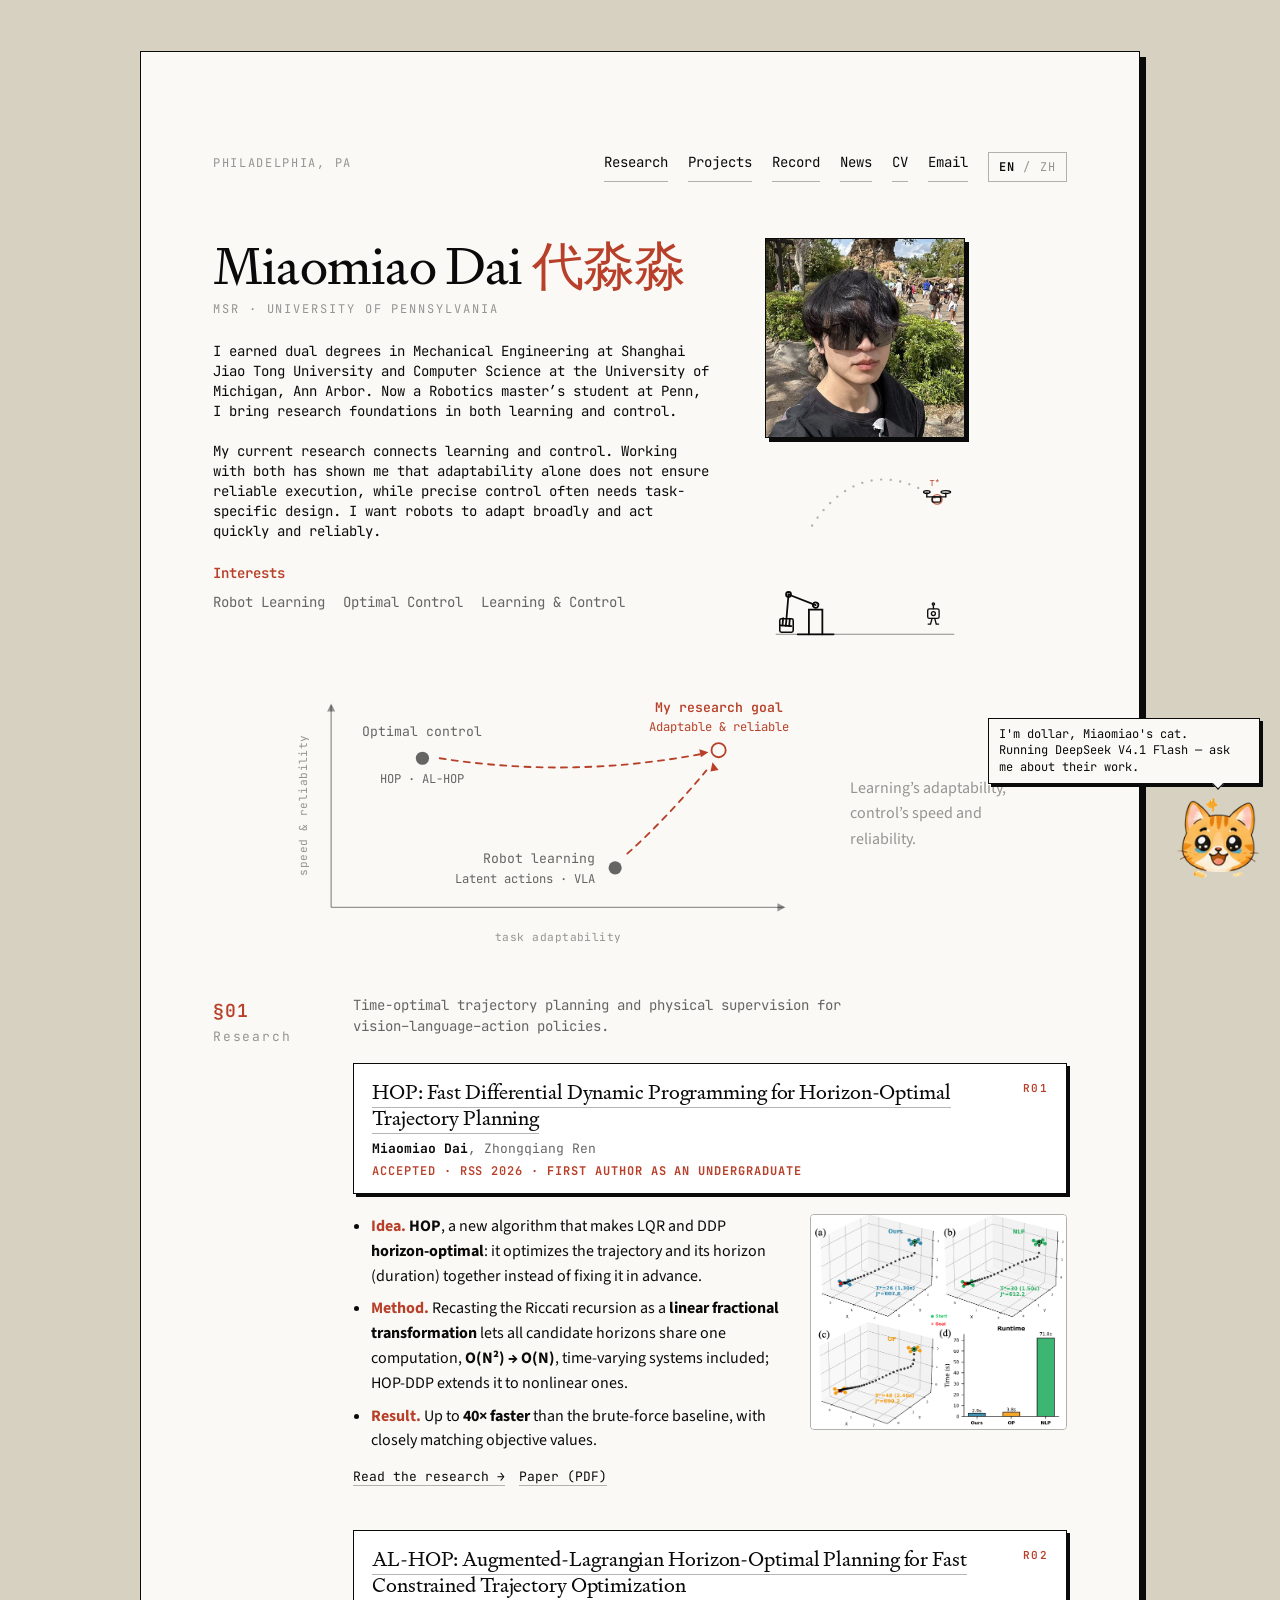
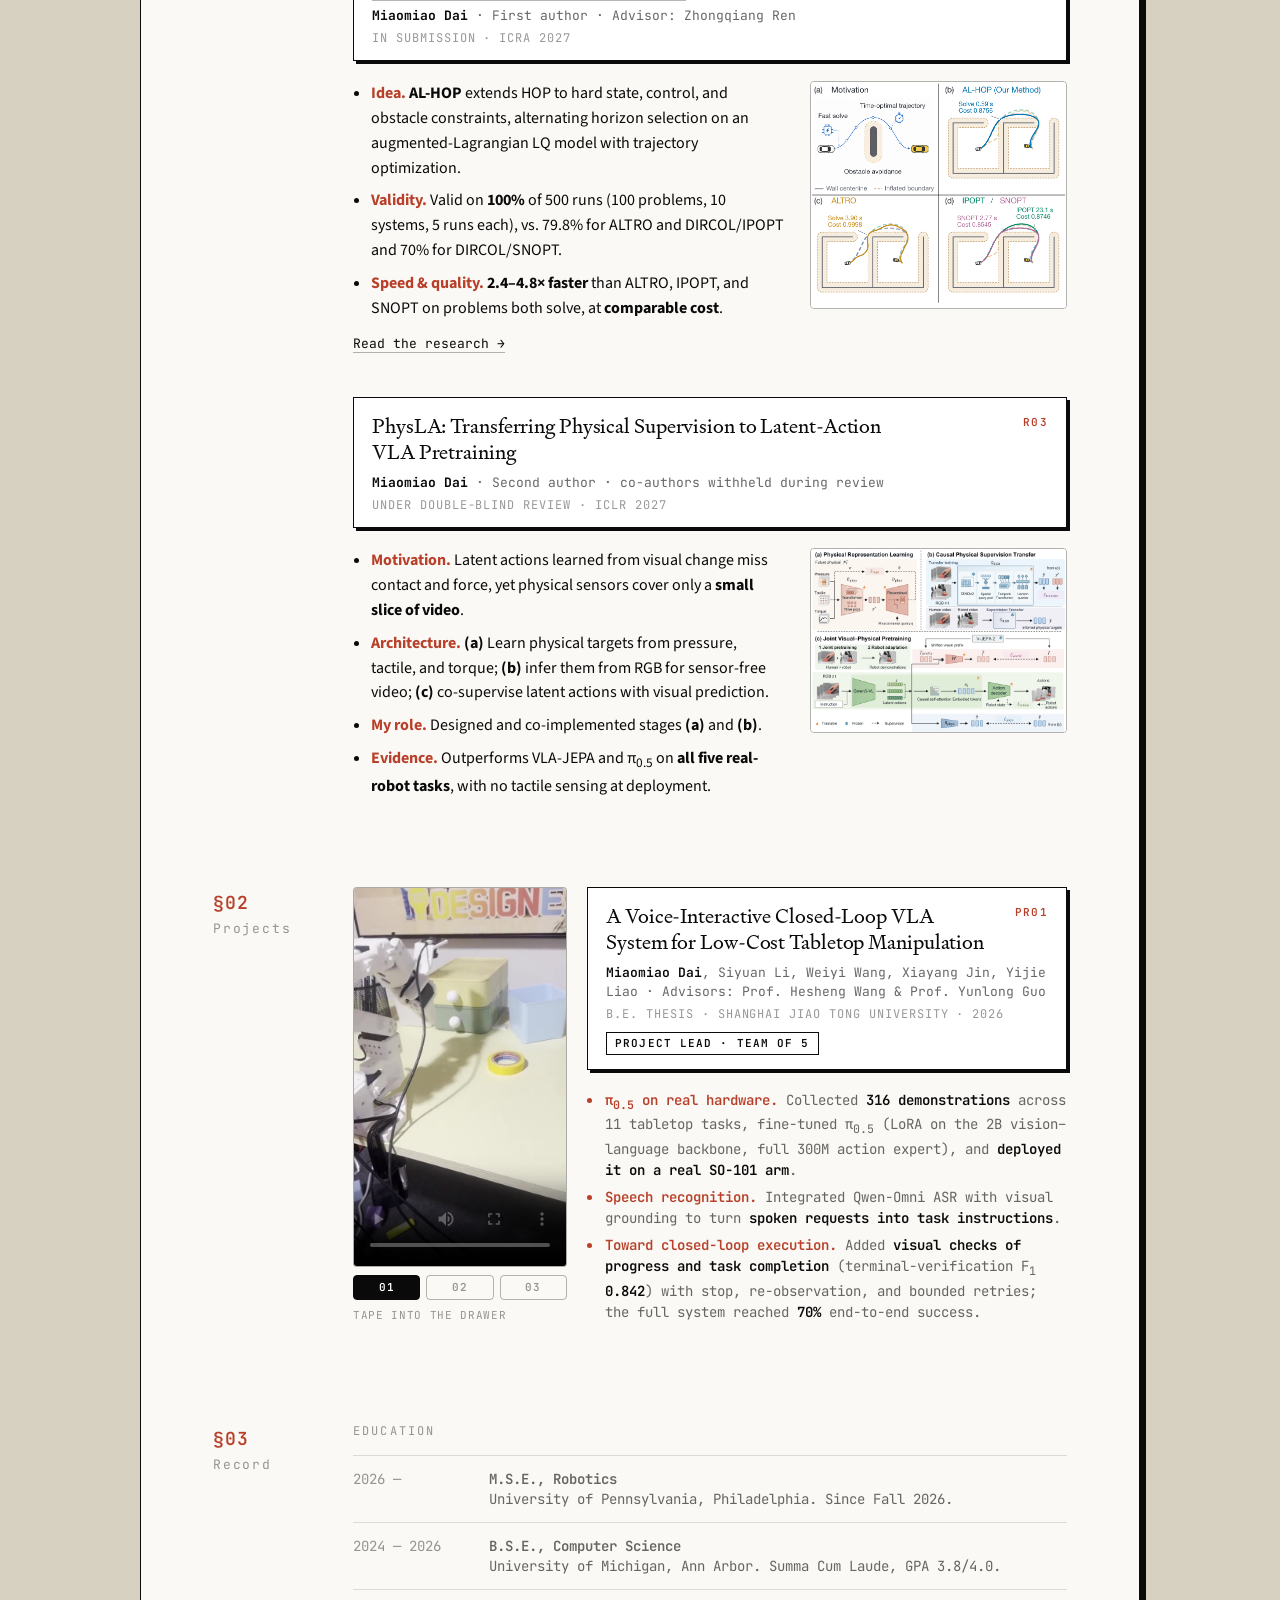
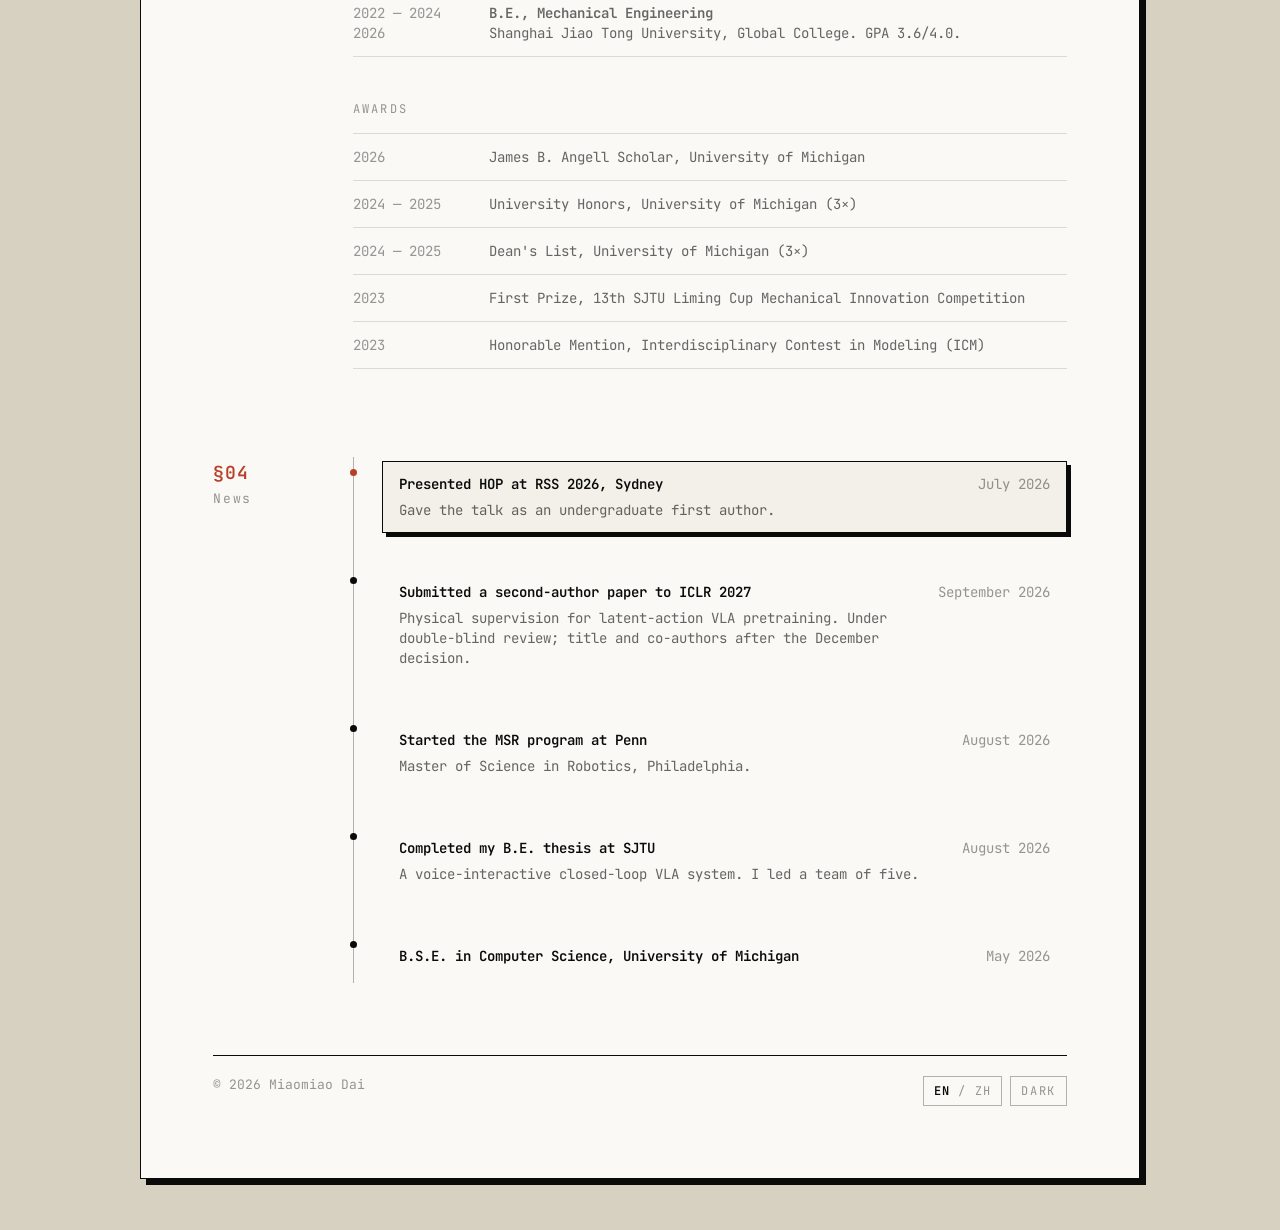
==== commit 9d104139: "Research and project cards back in a professional register - Cards, section intro and news blurbs re" ====
--- a/index.html
+++ b/index.html
@@ -353,8 +353,8 @@
       <div>
 
         <p class="section-intro">
-          <span class="lang-en">Planning robot motions faster, and teaching robots about touch and force from ordinary video.</span>
-          <span class="lang-zh">让机器人更快地规划动作，并让它从普通视频中学到接触与受力。</span>
+          <span class="lang-en">Time-optimal trajectory planning and physical supervision for vision&ndash;language&ndash;action policies.</span>
+          <span class="lang-zh">时间最优轨迹规划，以及视觉–语言–动作策略的物理监督。</span>
         </p>
 
 <article class="pub research-preview">
@@ -367,14 +367,14 @@
     <div>
       <div class="research-summary">
 <ul class="research-points lang-en">
-  <li><b>Problem.</b> A robot planning a motion, such as a drone flying to a target, must also decide <b>how long the motion should take</b>. Standard planners need that fixed in advance.</li>
-  <li><b>Idea.</b> <b>HOP</b> is a new algorithm that plans the motion and <b>chooses its duration at the same time</b>; all candidate durations share one computation.</li>
-  <li><b>Result.</b> Up to <b>40× faster</b> than trying each duration one by one, with nearly identical results.</li>
+  <li><b>Idea.</b> <b>HOP</b>, a new algorithm that makes LQR and DDP <b>horizon-optimal</b>: it optimizes the trajectory and its horizon (duration) together instead of fixing it in advance.</li>
+  <li><b>Method.</b> Recasting the Riccati recursion as a <b>linear fractional transformation</b> lets all candidate horizons share one computation, <b>O(N²) → O(N)</b>, time-varying systems included; HOP-DDP extends it to nonlinear ones.</li>
+  <li><b>Result.</b> Up to <b>40× faster</b> than the brute-force baseline, with closely matching objective values.</li>
 </ul>
 <ul class="research-points lang-zh">
-  <li><b>问题：</b>机器人规划一段动作（比如无人机飞向目标）时，还得决定<b>这段动作该用多久</b>；传统规划方法要求事先把时长定好。</li>
-  <li><b>思路：</b>全新算法 <b>HOP</b> 在规划动作的同时<b>选出合适的时长</b>，所有候选时长共用一次计算。</li>
-  <li><b>结果：</b>比逐个尝试候选时长<b>最高快 40 倍</b>，结果几乎相同。</li>
+  <li><b>思路：</b>全新算法 <b>HOP</b> 让 LQR 与 DDP 实现<b>视界最优</b>：同时优化轨迹与视界（即运动时长），而不是预先固定视界。</li>
+  <li><b>方法：</b>把 Riccati 递推改写为<b>线性分式变换</b>，所有候选视界共享一次计算，<b>O(N²) → O(N)</b>，时变系统同样适用；HOP-DDP 再推广到非线性系统。</li>
+  <li><b>结果：</b>比暴力搜索基线<b>最高快 40 倍</b>，目标函数值接近。</li>
 </ul>
 </div>
       <ul class="pub__links"><li><a href="project.html"><span class="lang-en">Read the research →</span><span class="lang-zh">阅读研究详情 →</span></a></li><li><a href="files/HOP.pdf">Paper (PDF)</a></li></ul>
@@ -395,14 +395,14 @@
     <div>
       <div class="research-summary">
 <ul class="research-points lang-en">
-  <li><b>Problem.</b> Robots have limits: motors can only push so hard, and <b>obstacles must be avoided</b>. HOP could not handle them.</li>
-  <li><b>Idea.</b> <b>AL-HOP</b> extends HOP: it chooses the duration <b>within those limits</b> and keeps only plans that pass its checks.</li>
-  <li><b>Result.</b> On 100 test problems across 10 systems (cars, drones, a robot arm), run 5 times each, <b>every run gave a valid plan</b>; three popular methods managed 70–80%. Where both succeeded, it was <b>2.4–4.8× faster</b> at similar quality.</li>
+  <li><b>Idea.</b> <b>AL-HOP</b> extends HOP to hard state, control, and obstacle constraints, alternating horizon selection on an augmented-Lagrangian LQ model with trajectory optimization.</li>
+  <li><b>Validity.</b> Valid on <b>100%</b> of 500 runs (100 problems, 10 systems, 5 runs each), vs. 79.8% for ALTRO and DIRCOL/IPOPT and 70% for DIRCOL/SNOPT.</li>
+  <li><b>Speed &amp; quality.</b> <b>2.4–4.8× faster</b> than ALTRO, IPOPT, and SNOPT on problems both solve, at <b>comparable cost</b>.</li>
 </ul>
 <ul class="research-points lang-zh">
-  <li><b>问题：</b>真实机器人处处受限：电机出力有上限，还要<b>避开障碍物</b>。HOP 处理不了这些限制。</li>
-  <li><b>思路：</b><b>AL-HOP</b> 是 HOP 的推广：选出合适的时长，同时<b>满足这些限制</b>，方案通过检验才保留。</li>
-  <li><b>结果：</b>10 类系统（小车、无人机、机械臂等）共 100 道测试题，每题运行 5 次，<b>每一次都给出有效方案</b>；三种常用方法只有 70%–80%。在双方都成功的题目上，它<b>快 2.4–4.8 倍</b>，方案质量相当。</li>
+  <li><b>思路：</b><b>AL-HOP</b> 把 HOP 推广到状态、控制与障碍物硬约束：在增广拉格朗日 LQ 模型上选择视界，并与轨迹优化交替进行。</li>
+  <li><b>有效性：</b>10 类系统、100 个问题各运行 5 次，500 次<b>全部有效</b>；ALTRO 与 DIRCOL/IPOPT 为 79.8%，DIRCOL/SNOPT 为 70%。</li>
+  <li><b>速度与质量：</b>在双方都有效的问题上，比 ALTRO、IPOPT、SNOPT <b>快 2.4–4.8 倍</b>，<b>代价相当</b>。</li>
 </ul>
 </div>
       <ul class="pub__links"><li><a href="al-hop.html"><span class="lang-en">Read the research →</span><span class="lang-zh">阅读研究详情 →</span></a></li></ul>
@@ -427,16 +427,16 @@
     <div>
       <div class="research-summary">
 <ul class="research-points lang-en">
-  <li><b>Problem.</b> Video shows a robot how a task looks, not how it feels: how hard to press, when contact happens. Sensors that record this cover only a <b>small slice of video</b>.</li>
-  <li><b>Idea.</b> <b>(a)</b> Learn touch and force where sensors exist; <b>(b)</b> infer them from camera video alone, so ordinary video gets them too; <b>(c)</b> train the robot on both sight and inferred touch.</li>
-  <li><b>My role.</b> Designed and co-implemented steps <b>(a)</b> and <b>(b)</b>.</li>
-  <li><b>Result.</b> Beats two strong methods (VLA-JEPA, π<sub>0.5</sub>) on <b>all five real-robot tasks</b>, with <b>no touch sensors</b> at deployment.</li>
+  <li><b>Motivation.</b> Latent actions learned from visual change miss contact and force, yet physical sensors cover only a <b>small slice of video</b>.</li>
+  <li><b>Architecture.</b> <b>(a)</b> Learn physical targets from pressure, tactile, and torque; <b>(b)</b> infer them from RGB for sensor-free video; <b>(c)</b> co-supervise latent actions with visual prediction.</li>
+  <li><b>My role.</b> Designed and co-implemented stages <b>(a)</b> and <b>(b)</b>.</li>
+  <li><b>Evidence.</b> Outperforms VLA-JEPA and &pi;<sub>0.5</sub> on <b>all five real-robot tasks</b>, with no tactile sensing at deployment.</li>
 </ul>
 <ul class="research-points lang-zh">
-  <li><b>问题：</b>视频只让机器人看到动作“看起来怎样”，看不到“摸起来怎样”：按得多重、何时碰到物体。能记录这些的传感器只覆盖<b>很小一部分视频</b>。</li>
-  <li><b>思路：</b><b>(a)</b> 在有传感器的数据上学会触觉与受力；<b>(b)</b> 只看画面就推断出它们，让普通视频也用得上；<b>(c)</b> 让机器人同时从画面和推断出的触觉中学习。</li>
-  <li><b>我的贡献：</b>设计了 <b>(a)</b>、<b>(b)</b> 两步，并与学长共同实现。</li>
-  <li><b>结果：</b>五个真实机器人任务上<b>每一项</b>都超过两种强方法（VLA-JEPA、π<sub>0.5</sub>），部署时<b>无需触觉传感器</b>。</li>
+  <li><b>动机：</b>从画面变化学到的隐动作捕捉不到接触与受力，而物理传感器只覆盖<b>很小一部分视频</b>。</li>
+  <li><b>架构：</b><b>(a)</b> 从压力、触觉、力矩中学物理目标；<b>(b)</b> 只凭 RGB 为无传感器视频推断这些目标；<b>(c)</b> 与视觉预测共同监督隐动作。</li>
+  <li><b>我的贡献：</b>设计并与学长共同实现了 <b>(a)</b> 与 <b>(b)</b>。</li>
+  <li><b>证据：</b>五个真实机器人任务上<b>每一项</b>都超过 VLA-JEPA 与 &pi;<sub>0.5</sub>，部署时无需触觉传感。</li>
 </ul>
 </div>
     </div>
@@ -486,14 +486,14 @@
           </div>
           <div class="pub__body">
             <ul class="pub__points lang-en">
-              <li><b>What it does.</b> Say “put the tape in the drawer” and a <b>low-cost desktop robot arm</b> does it, after checking on camera that the object and target are there.</li>
-              <li><b>How it learned.</b> We recorded <b>316 demonstrations</b> of 11 tabletop tasks to further train π<sub>0.5</sub>, a general-purpose robot AI model, and <b>ran it on a real SO-101 arm</b>.</li>
-              <li><b>How it stays on track.</b> A camera check confirms the task is truly done; after a failure the arm stops, looks again, and retries within a set limit. From spoken request to finished task, the full system succeeded <b>70%</b> of the time.</li>
+              <li><b>π<sub>0.5</sub> on real hardware.</b> Collected <b>316 demonstrations</b> across 11 tabletop tasks, fine-tuned π<sub>0.5</sub> (LoRA on the 2B vision–language backbone, full 300M action expert), and <b>deployed it on a real SO-101 arm</b>.</li>
+              <li><b>Speech recognition.</b> Integrated Qwen-Omni ASR with visual grounding to turn <b>spoken requests into task instructions</b>.</li>
+              <li><b>Toward closed-loop execution.</b> Added <b>visual checks of progress and task completion</b> (terminal-verification F<sub>1</sub> <b>0.842</b>) with stop, re-observation, and bounded retries; the full system reached <b>70%</b> end-to-end success.</li>
             </ul>
             <ul class="pub__points lang-zh">
-              <li><b>它能做什么：</b>说一句“把胶带放进抽屉”，一台<b>低成本桌面机械臂</b>就会去完成；动手前，它会先从相机画面里确认物体和目标位置都在。</li>
-              <li><b>它怎么学会的：</b>我们采集了 11 类桌面任务的 <b>316 条演示</b>，用来进一步训练通用机器人大模型 π<sub>0.5</sub>，并<b>部署到真实的 SO-101 机械臂</b>上。</li>
-              <li><b>它怎么检查和纠错：</b>用相机确认任务是否真的完成；一旦失败，机械臂会停下、重新观察，并在限定次数内重试。从听到指令到完成任务，整套系统的成功率为 <b>70%</b>。</li>
+              <li><b>π<sub>0.5</sub> 实机部署：</b>采集 11 类桌面任务的 <b>316 条演示</b>，微调 π<sub>0.5</sub>（2B 视觉–语言主干 LoRA，300M 动作专家全量训练），并<b>部署到真实 SO-101 机械臂</b>。</li>
+              <li><b>语音识别：</b>接入 Qwen-Omni 语音识别并结合视觉定位，把<b>口头请求转成任务指令</b>。</li>
+              <li><b>闭环探索：</b>加入<b>进度与任务完成状态的视觉核验</b>（终态核验 F<sub>1</sub> <b>0.842</b>），支持停止、重新观测与有限次重试；完整系统端到端成功率 <b>70%</b>。</li>
             </ul>
           </div>
         </div>
@@ -597,8 +597,8 @@
                 </span>
               </div>
               <p class="entry__desc">
-                <span class="lang-en">PhysLA: teaching robots about touch and force from ordinary video. Under double-blind review; full title and co-authors after the December decision.</span>
-                <span class="lang-zh">PhysLA：让机器人从普通视频中学到接触与受力。双盲评审中，完整标题与合作者待 12 月结果公布后公开。</span>
+                <span class="lang-en">Physical supervision for latent-action VLA pretraining. Under double-blind review; title and co-authors after the December decision.</span>
+                <span class="lang-zh">为隐动作 VLA 预训练引入物理监督。双盲评审中，标题与合作者待 12 月结果公布后公开。</span>
               </p>
             </a>
           </li>
@@ -633,8 +633,8 @@
                 </span>
               </div>
               <p class="entry__desc">
-                <span class="lang-en">A robot arm that follows spoken requests and checks its own work. I led a team of five.</span>
-                <span class="lang-zh">一台听得懂口头指令、还会自查结果的机械臂。任五人小组组长。</span>
+                <span class="lang-en">A voice-interactive closed-loop VLA system. I led a team of five.</span>
+                <span class="lang-zh">语音交互式闭环 VLA 系统，任五人小组组长。</span>
               </p>
             </div>
           </li>
